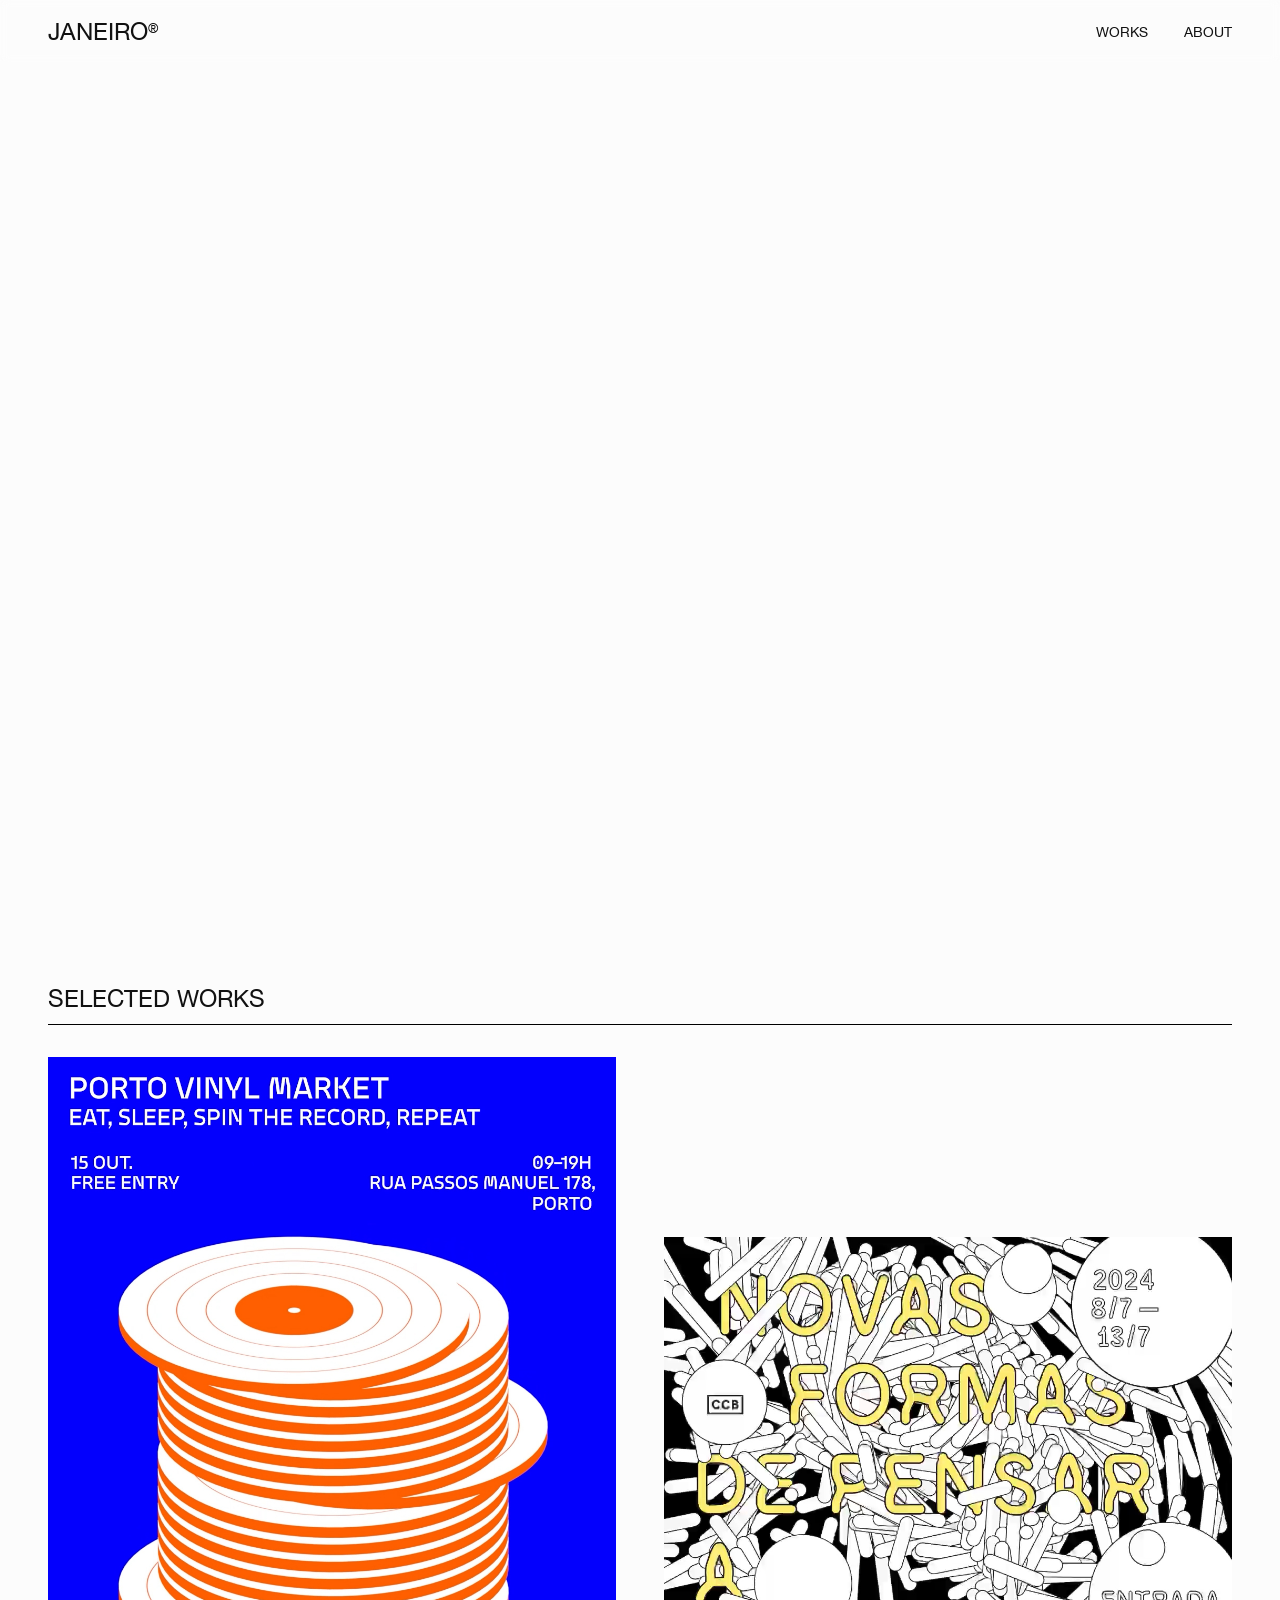
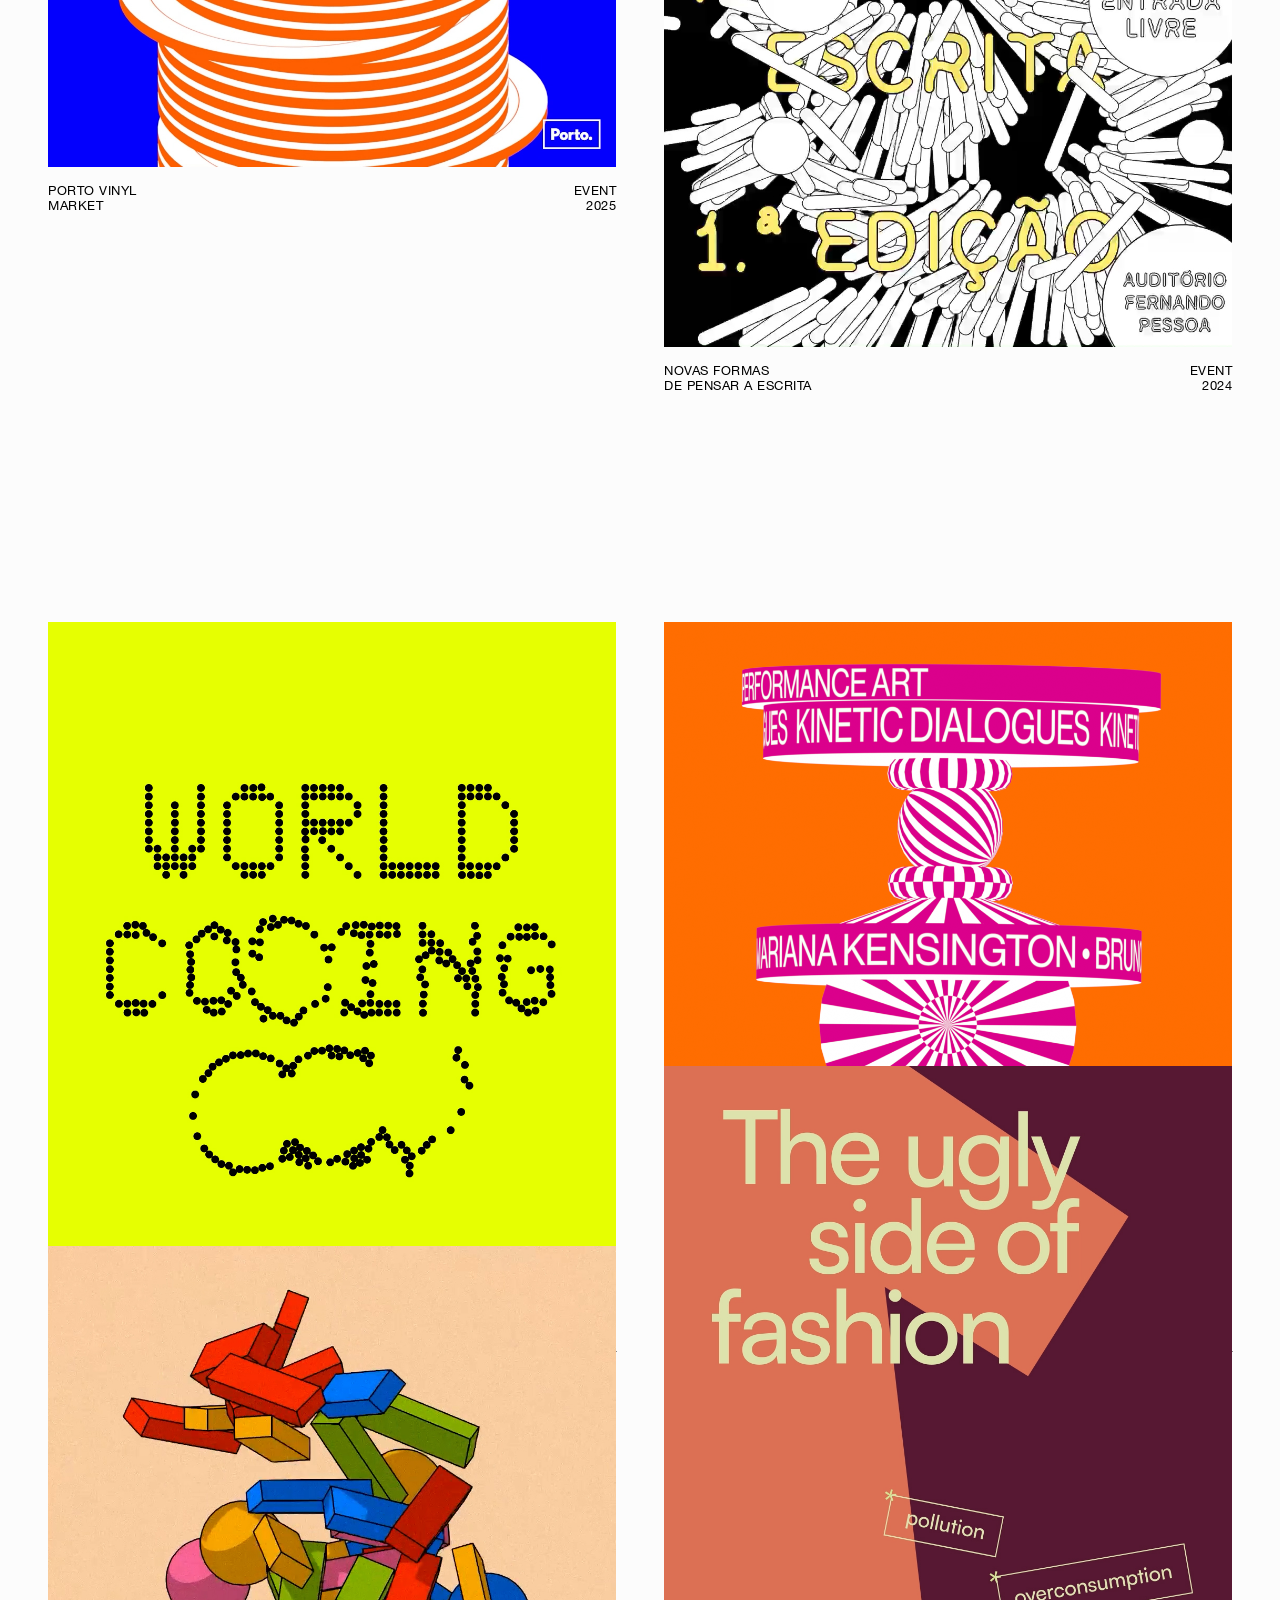
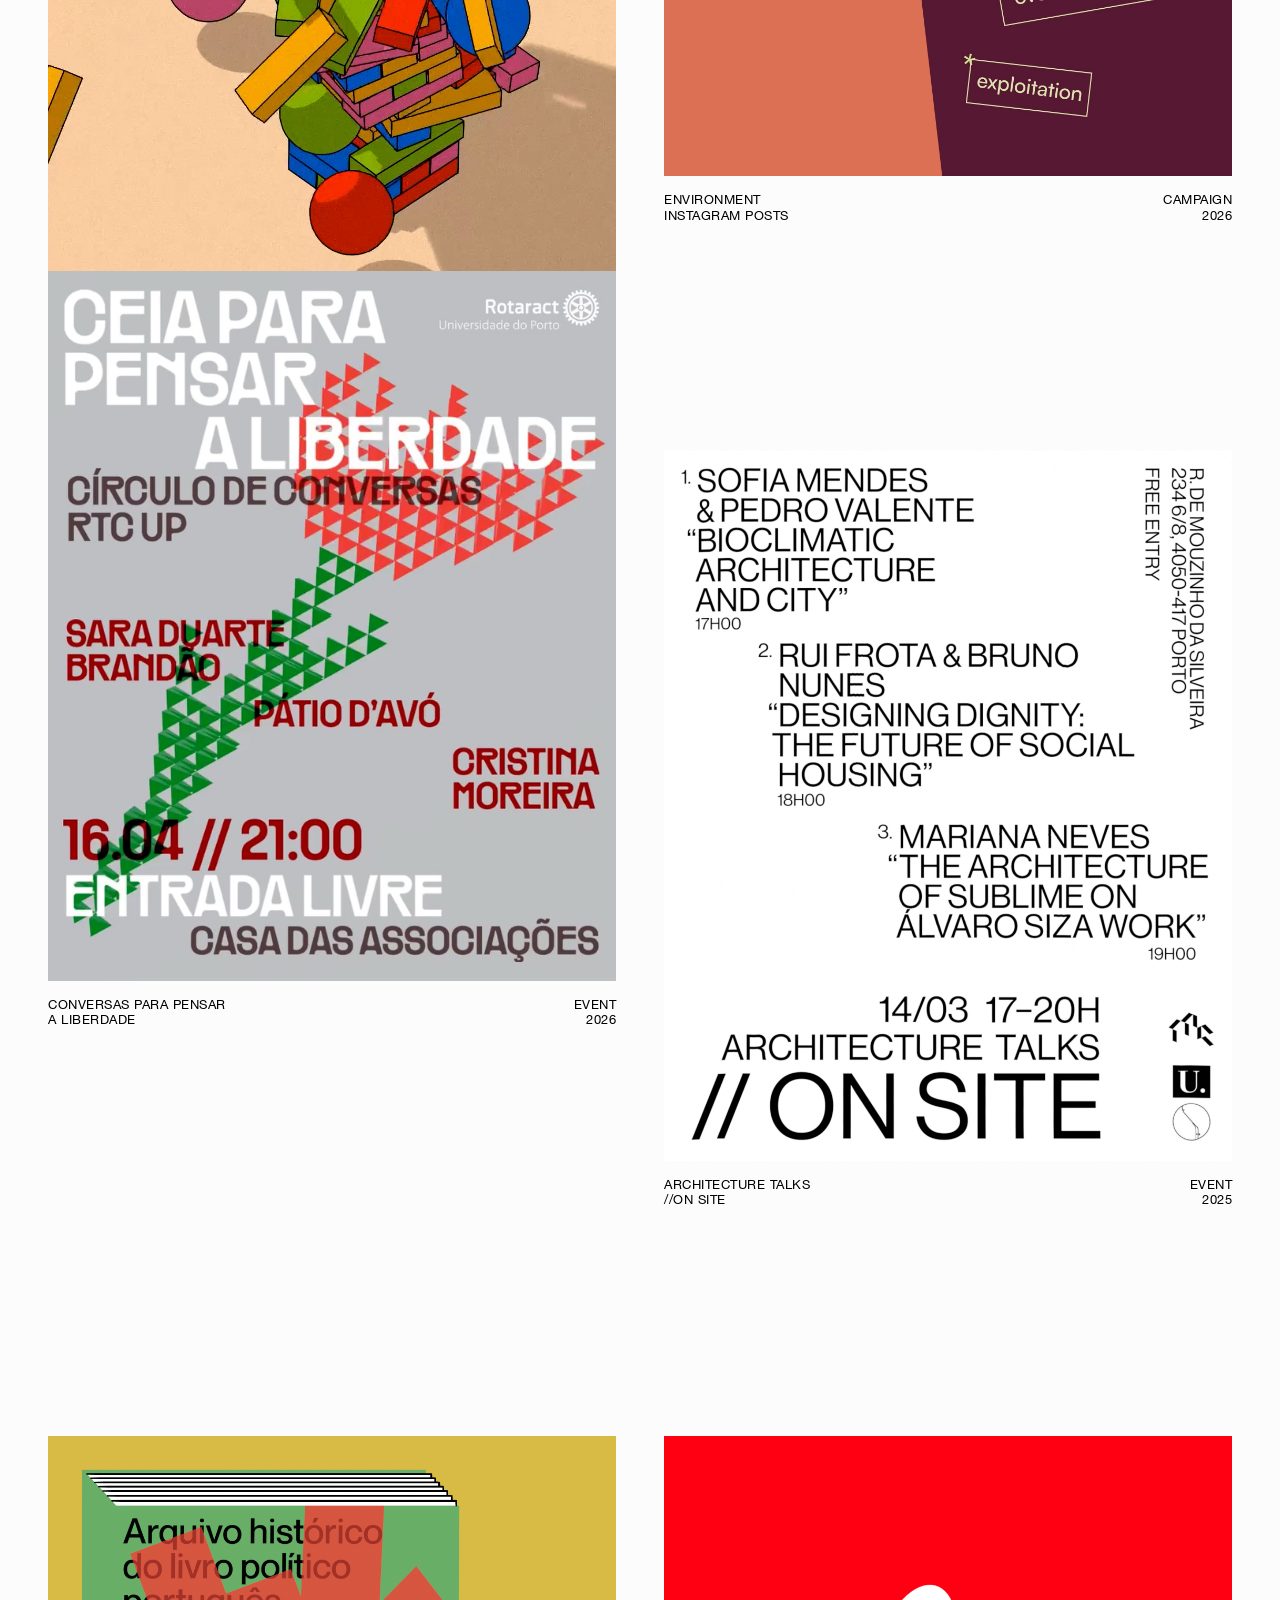
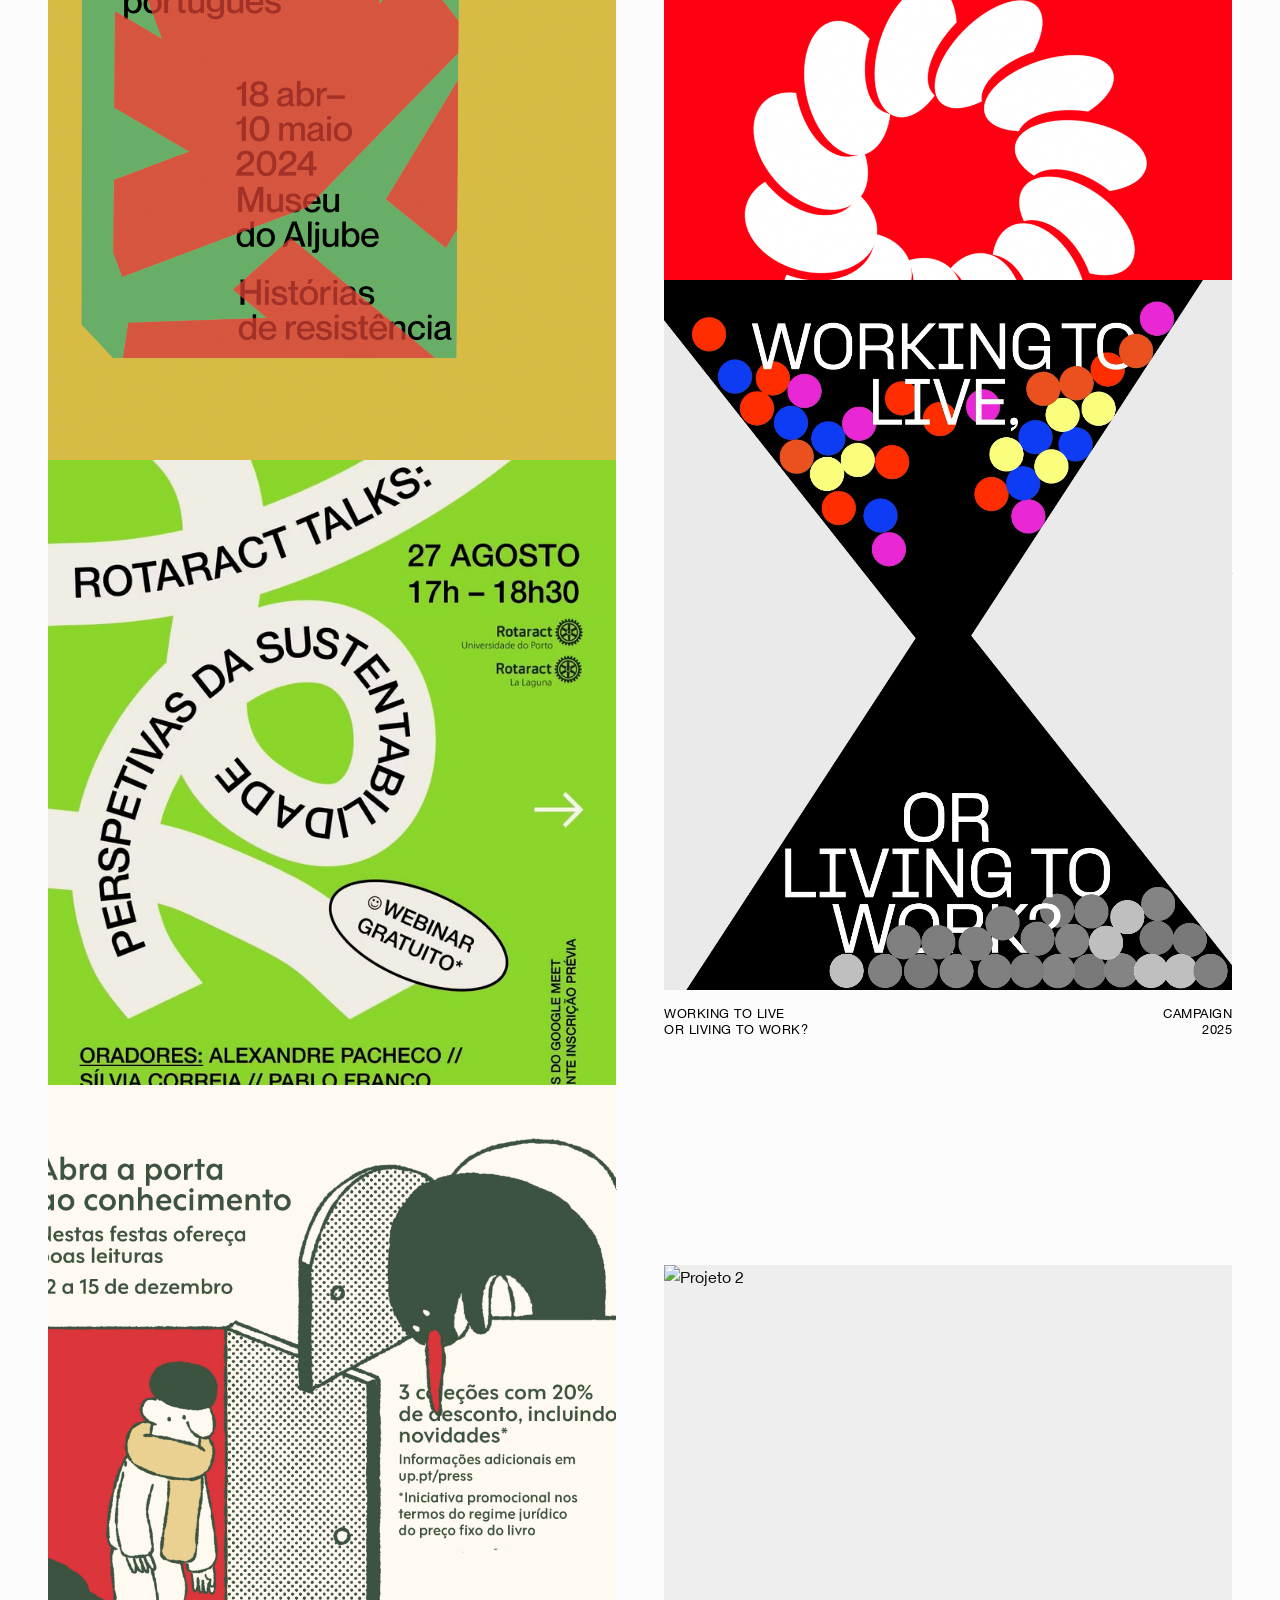
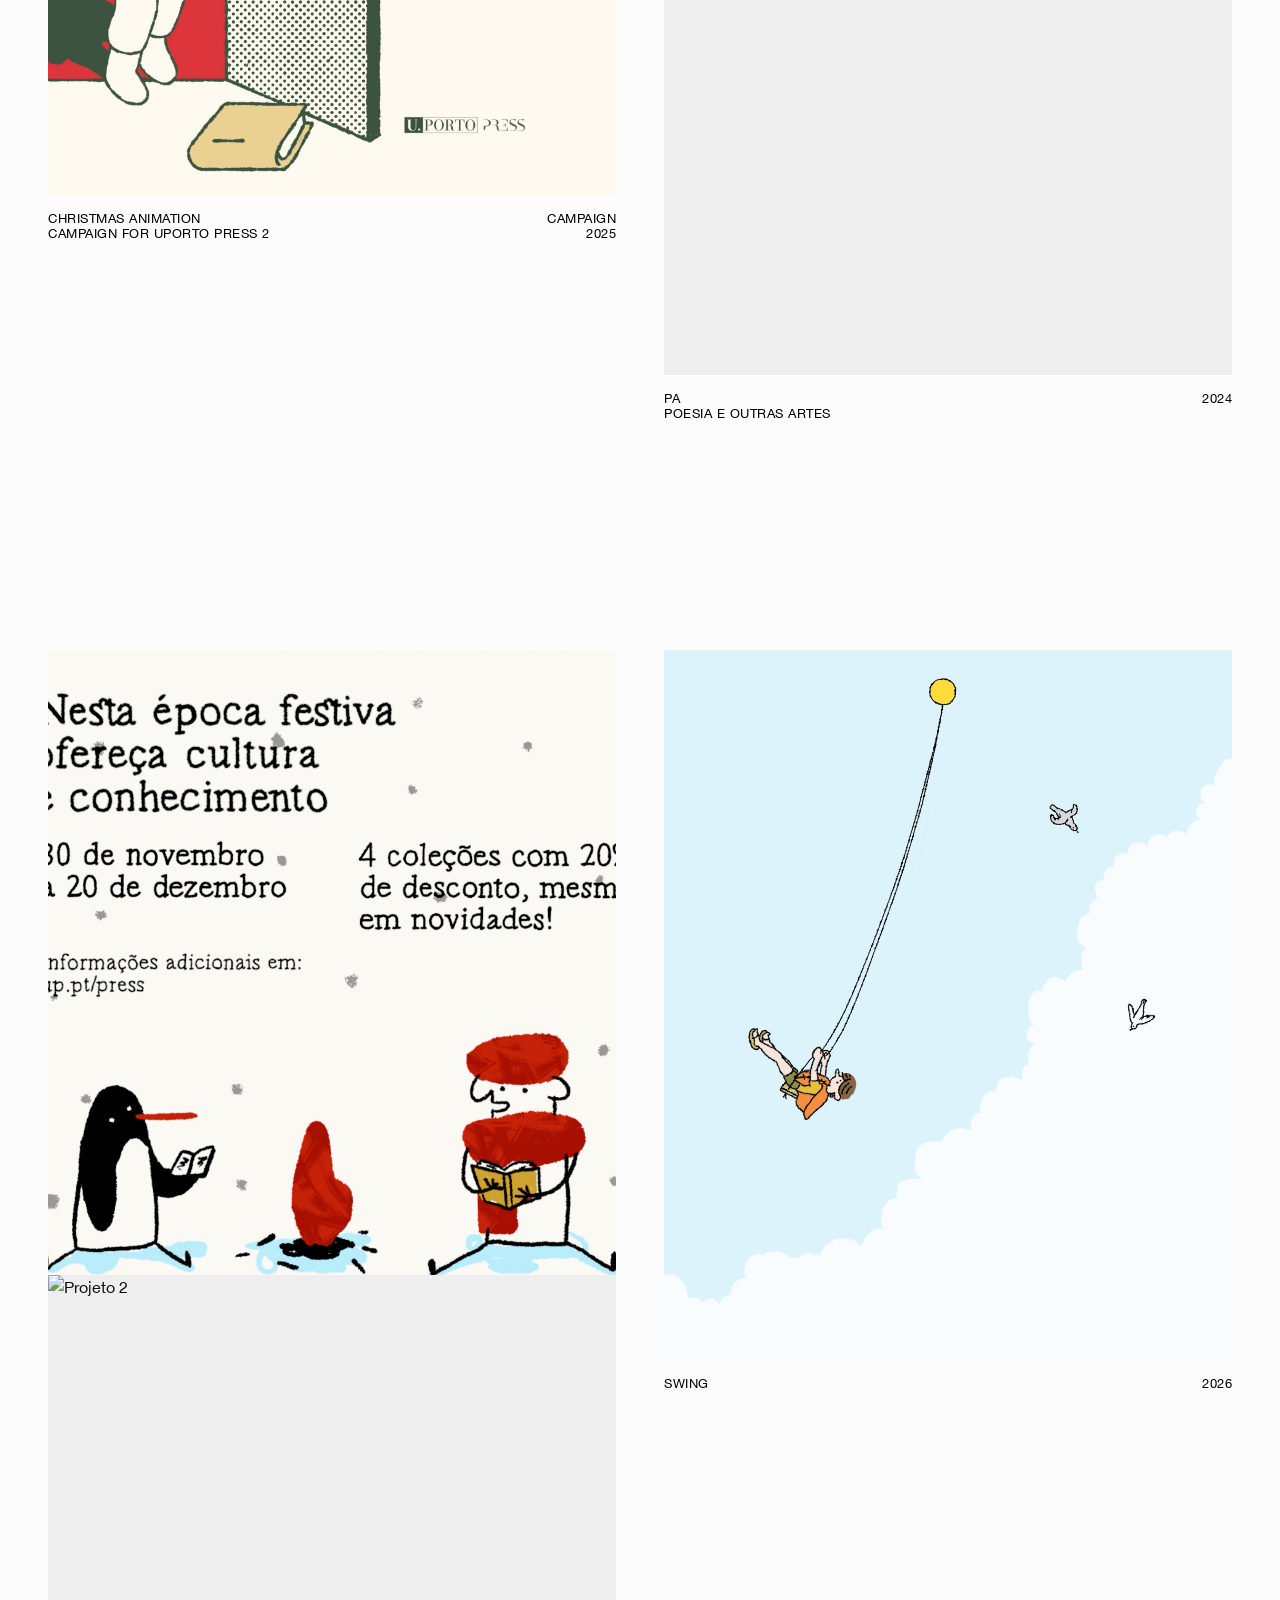
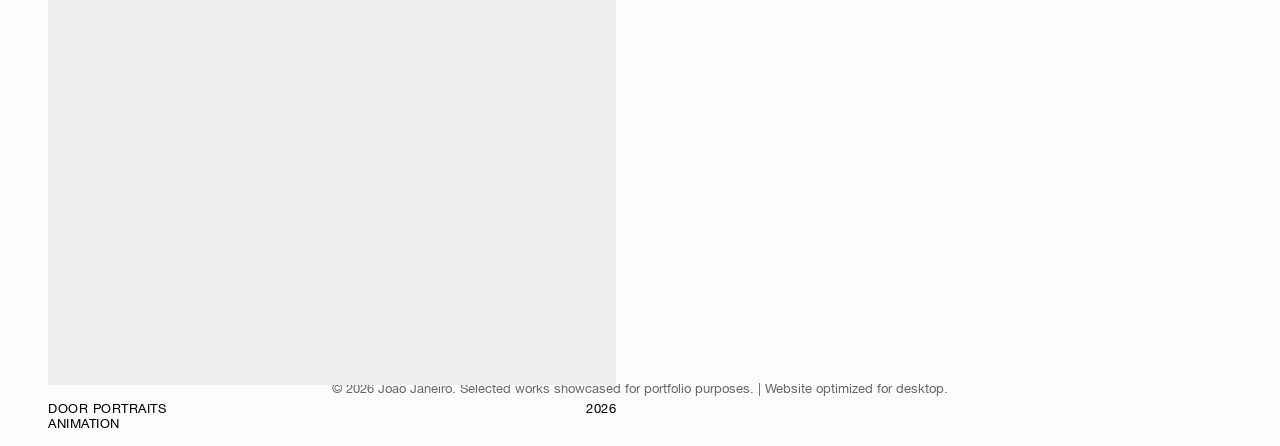
==== index.html @ 8318009c "Update index.html" ====
<!DOCTYPE html>
<html lang="en">
<head>
    <meta charset="UTF-8">
    <meta name="viewport" content="width=device-width, initial-scale=1.0">
    <title>João Janeiro | Portfolio</title>
    
    <link rel="stylesheet" href="style.css">
</head>
<body>

    <!-- BARRA DE NAVEGAÇÃO -->
    <nav class="navbar">
       <div class="logo-container">
            <a href="index.html" class="logo-link">
                <img src="assets/teu-logo.png" alt="João Janeiro Logo" class="logo" onerror="this.style.display='none';">
                <span class="logo-joao"><span>João&nbsp;</span></span><span class="logo-text">Janeiro</span><span class="logo-r">®</span>
            </a>
        </div>
        <div class="nav-links">
            <a href="#works">Works</a>
            <a href="about.html">About</a>
        </div>
    </nav>

 <!-- VÍDEO INTRODUTÓRIO (90% da altura) -->
    <header id="home" class="hero-section">
        <!-- Removi o 'loop' e adicionei o id="intro-video" -->
        <video id="intro-video" autoplay muted playsinline class="hero-video">
            <source src="assets/video_sobe.mp4" type="video/mp4">
            O teu browser não suporta vídeos.
        </video>
    </header>

    <!-- SECÇÃO DE TRABALHOS -->
    <main id="works" class="works-section">
        <h1 class="section-title">Selected Works</h1>
        
        <div class="portfolio-grid">

               <!-- Pedir para injetar html através do js!! -->
            <!-- PROJETO 1 -->
        <!-- PROJETO 1 -->
            <div class="project-card" onclick="openProject('assets/preview1.mp4', 'Porto vinyl market', '2025', 'Project developed for Porto Vinyl Market using Blender and Illustrator')">
                <div class="thumbnail-container">
                    <img src="assets/thumb1.jpg" alt="Projeto 1" class="thumb-img">
                    <video muted loop playsinline class="thumb-video">
                        <source src="assets/preview1.mp4" type="video/mp4">
                    </video>
                </div>
                
                <!-- TEXTO baixo -->
                <div class="project-info">
                    <div class="info-left">
                        <span>Porto Vinyl</span>
                        <span>Market</span>
                    </div>
                    <div class="info-right">
                        <span>Event</span>
                        <span>2025</span>
                    </div>
                </div>
            </div>

            <!-- PROJETO 2 -->
            <div class="project-card" onclick="openProject('assets/preview2.mp4', 'Novas formas de pensar a escrita', '2024', 'Project developed to an event about creative writing using Cavalry.')">
                <div class="thumbnail-container">
                    <img src="assets/thumb2.jpg" alt="Projeto 2" class="thumb-img">
                    <video muted loop playsinline class="thumb-video">
                        <source src="assets/preview2.mp4" type="video/mp4">
                    </video>
                </div>
                
                <!-- TEXTO baixo -->
                <div class="project-info">
                    <div class="info-left">
                        <span>Novas formas</span>
                        <span>de pensar a escrita </span>
                    </div>
                    <div class="info-right">
                        <span>Event</span>
                        <span>2024</span>
                    </div>
                </div>
            </div>

               <!-- PROJETO 3 -->
            <div class="project-card" onclick="openProject('assets/video3.mp4', 'World Coding Day', '2025', 'Project developed for an event about Creative Coding developed at FEUP (Engineer Faculty of University of Porto) using After Effects and Newton AE Script.')">
                <div class="thumbnail-container">
                    <img src="assets/thumb3.jpg" alt="Projeto 2" class="thumb-img">
                    <video muted loop playsinline class="thumb-video">
                        <source src="assets/preview3.mp4" type="video/mp4">
                    </video>
                </div>
                
                <!-- TEXTO baixo -->
                <div class="project-info">
                    <div class="info-left">
                        <span>World Coding</span>
                        <span>Day</span>
                    </div>
                    <div class="info-right">
                        <span>EVENT</span>
                        <span>2025</span>
                    </div>
                </div>
            </div>

               <!-- PROJETO 4 -->
            <div class="project-card" onclick="openProject('assets/preview4.mp4', 'Lectures on Perfomance Art — Kinetic Dialogues', '2025', 'Project developed for a lecture about Performative Art made with Illustrator and Blender.')">
                <div class="thumbnail-container">
                    <img src="assets/thumb4.png" alt="Projeto 2" class="thumb-img">
                    <video muted loop playsinline class="thumb-video">
                        <source src="assets/preview4.mp4" type="video/mp4">
                    </video>
                </div>
            
                <!-- TEXTO baixo -->
                <div class="project-info">
                    <div class="info-left">
                        <span> LEctures on perfomance Art</span>
                        <span> Kinetic Dialogues</span>
                    </div>
                    <div class="info-right">
                        <span>Event</span>
                        <span>2025</span>
                    </div>
                </div>
            </div>

              <!-- PROJETO 5 -->
            <div class="project-card" onclick="openProject(['assets/video5.mp4', 'assets/another.mp4'], 'Make your life more playful', '2026', 'Project developed for a campaign about joyness in life made with Blender and Adobe Premiere.')">
                <div class="thumbnail-container">
                    <img src="assets/thumb5.jpg" alt="Projeto 2" class="thumb-img">
                    <video muted loop playsinline class="thumb-video">
                        <source src="assets/preview5.mp4" type="video/mp4">
                    </video>
                </div>
            
                <!-- TEXTO baixo -->
                <div class="project-info">
                    <div class="info-left">
                        <span> Make your life</span>
                        <span>more playful</span>
                    </div>
                    <div class="info-right">
                        <span>campaign</span>
                        <span>2026</span>
                    </div>
                </div>
            </div>


              <!-- PROJETO 7 -->
            <div class="project-card" onclick="openProject(['assets/video7.mp4', 'assets/fash1.png', 'assets/fash2.png', 'assets/fash3.png', 'assets/fash4.png', 'assets/fash5.png', 'assets/fash6.png', 'assets/fash7.png', 'assets/fash8.png', 'assets/fash9.png'], 'Environment Instagram Posts', '2026', 'Project developed for a campaign about environment for Rotaract using After Effects and Adobe Illustrator.')">
                <div class="thumbnail-container">
                    <img src="assets/thumb7.jpg" alt="Projeto 2" class="thumb-img">
                    <video muted loop playsinline class="thumb-video">
                        <source src="assets/preview7.mp4" type="video/mp4">
                    </video>
                </div>
            
                <!-- TEXTO baixo -->
                <div class="project-info">
                    <div class="info-left">
                        <span>Environment</span>
                        <span>Instagram posts</span>
                    </div>
                    <div class="info-right">
                        <span>Campaign</span>
                        <span>2026</span>
                    </div>
                </div>
            </div>

             <!-- PROJETO 8 -->
            <div class="project-card" onclick="openProject(['assets/video8.mp4', 'assets/abril1.png', 'assets/abril2.png', 'assets/abril3.png'], 'Ceia para pensar a liberdade', '2026', 'Project developed for a lecture about democracy in Portugal made with Blender and Adobe Illustrator.')">
                <div class="thumbnail-container">
                    <img src="assets/thumb8.jpg" alt="Projeto 2" class="thumb-img">
                    <video muted loop playsinline class="thumb-video">
                        <source src="assets/preview8.mp4" type="video/mp4">
                    </video>
                </div>
            
                <!-- TEXTO baixo -->
                <div class="project-info">
                    <div class="info-left">
                        <span>Conversas para pensar</span>
                        <span>a liberdade</span>
                    </div>
                    <div class="info-right">
                        <span>EVent</span>
                        <span>2026</span>
                    </div>
                </div>
            </div>

             <!-- PROJETO 9 -->
            <div class="project-card" onclick="openProject('assets/video9.mp4', 'Architecture Talks — On Site', '2025', 'Project developed for a lecture about Architecture research projects made with Blender and Adobe Illustrator.')">
                <div class="thumbnail-container">
                    <img src="assets/thumb9.jpg" alt="Projeto 2" class="thumb-img">
                    <video muted loop playsinline class="thumb-video">
                        <source src="assets/preview9.mp4" type="video/mp4">
                    </video>
                </div>
            
                <!-- TEXTO baixo -->
                <div class="project-info">
                    <div class="info-left">
                        <span>Architecture talks</span>
                        <span>//on site</span>
                    </div>
                    <div class="info-right">
                        <span>event</span>
                        <span>2025</span>
                    </div>
                </div>   
            </div>

              <!-- PROJETO 10 -->
            <div class="project-card" onclick="openProject('assets/video10.mp4', 'Histórias da resistência', '2024', 'Project developed for an exposition about politic books in Portugal made with Blender and Adobe Illustrator.')">
                <div class="thumbnail-container">
                    <img src="assets/thumb10.png" alt="Projeto 2" class="thumb-img">
                    <video muted loop playsinline class="thumb-video">
                        <source src="assets/preview10.mp4" type="video/mp4">
                    </video>
                </div>
            
                <!-- TEXTO baixo -->
                <div class="project-info">
                    <div class="info-left">
                        <span>histórias</span>
                        <span>da resistência</span>
                    </div>
                    <div class="info-right">
                        <span>Exposition</span>
                        <span>2024</span>
                    </div>
                </div>
            </div>

               <!-- PROJETO 11 -->
            <div class="project-card" onclick="openProject(['assets/video11.mp4', 'assets/extra11.mp4'], 'Visual Experiments', '2026', 'Visual experiments using geometry nodes in Blender.')">
                <div class="thumbnail-container">
                    <img src="assets/thumb11.png" alt="Projeto 2" class="thumb-img">
                    <video muted loop playsinline class="thumb-video">
                        <source src="assets/preview11.mp4" type="video/mp4">
                    </video>
                </div>
            
                <!-- TEXTO baixo -->
                <div class="project-info">
                    <div class="info-left">
                        <span>visual experiments</span>
                    </div>
                    <div class="info-right">
                        <span>personal</span>
                        <span>2026</span>
                    </div>
                </div>
              </div>

                <!-- PROJETO 12 -->
            <div class="project-card" onclick="openProject(['assets/f.mp4', 'assets/e.mp4', 'assets/d.mp4', 'assets/c.mp4', 'assets/b.mp4', 'assets/a.mp4'], 'Rotaract Talks', '2025', 'Posts designed for a Rotaract University of Porto event about Climate Changes.')">
                <div class="thumbnail-container">
                    <img src="assets/preview12.jpg" alt="Projeto 2" class="thumb-img">
                    <video muted loop playsinline class="thumb-video">
                        <source src="assets/preview12.jpg" type="video/mp4">
                    </video>
                </div>
            
                <!-- TEXTO baixo -->
                <div class="project-info">
                    <div class="info-left">
                        <span>rotaract talks</span>
                        <span>— Sustentabilidade</span>
                    </div>
                    <div class="info-right">
                        <span>event</span>
                        <span>2025</span>
                    </div>
                </div>
            </div>

             <!-- PROJETO 6 -->
            <div class="project-card" onclick="openProject('assets/video6.mp4', 'Working to live or living to work?', '2025', 'Project developed for a campaign about joyness in life made with After Effects and Newton AE Script')">
                <div class="thumbnail-container">
                    <img src="assets/thumb6.jpg" alt="Projeto 2" class="thumb-img">
                    <video muted loop playsinline class="thumb-video">
                        <source src="assets/preview6.mp4" type="video/mp4">
                    </video>
                </div>
            
                <!-- TEXTO baixo -->
                <div class="project-info">
                    <div class="info-left">
                        <span>Working to live</span>
                        <span>Or living to work?</span>
                    </div>
                    <div class="info-right">
                        <span>campaign</span>
                        <span>2025</span>
                    </div>
                </div>
            </div>
            

        <!-- PROJETO 13 -->
            <div class="project-card" onclick="openProject('assets/video12.mp4', 'Christmas Animation Campaign for Uporto Press', '2025', 'Project developed for a promotional campaign for the Uporto Press Publisher frame to frame drawn with Adobe Photoshop.')">
                <div class="thumbnail-container">
                    <img src="assets/thumb13.jpg" alt="Projeto 2" class="thumb-img">
                    <video muted loop playsinline class="thumb-video">
                        <source src="assets/video12.mp4" type="video/mp4">
                    </video>
                </div>
            
                <!-- TEXTO baixo -->
                <div class="project-info">
                    <div class="info-left">
                        <span>Christmas animation</span>
                        <span>Campaign for UPorto Press 2</span>
                    </div>
                    <div class="info-right">
                        <span>campaign</span>
                        <span>2025</span>
                    </div>
                </div>
            </div>

             <!-- PROJETO 15 -->
            <div class="project-card" onclick="openProject(['assets/thumb16.jpg', 'assets/thumb16_1.jpg', 'assets/thumb16_2.jpg', 'assets/thumb16_3.jpg', 'assets/thumb16_4.jpg', 'assets/thumb16_5.jpg', 'assets/thumb16_6.jpg', 'assets/video14.mp4'], 'PA — Poesia e Outras Artes', '2024', 'Editorial and social media design for a UPorto Press publication dedicated to poetry.')">
                <div class="thumbnail-container">
                    <img src="assets/thumb16.jpg" alt="Projeto 2" class="thumb-img">
                    <video muted loop playsinline class="thumb-video">
                        <source src="assets/thumb16_1.jpg" type="image/jpg">
                    </video>
                </div>
            
                <!-- TEXTO baixo -->
                <div class="project-info">
                    <div class="info-left">
                        <span>PA</span>
                        <span>Poesia e Outras Artes</span>
                    </div>
                    <div class="info-right">
                        <span>2024</span>
                    </div>
                </div>
            </div>

            <!-- PROJETO 13 -->
            <div class="project-card" onclick="openProject('assets/video13.mp4', 'Christmas Animation Campaign for Uporto Press', '2024', 'Project developed for a promotional campaign for the Uporto Press Publisher frame to frame drawn with Adobe Photoshop.')">
                <div class="thumbnail-container">
                    <img src="assets/thumb14.jpg" alt="Projeto 2" class="thumb-img">
                    <video muted loop playsinline class="thumb-video">
                        <source src="assets/preview13.mp4" type="video/mp4">
                    </video>
                </div>
            
                <!-- TEXTO baixo -->
                <div class="project-info">
                    <div class="info-left">
                        <span>Christmas animation</span>
                        <span>Campaign for UPorto Press 2</span>
                    </div>
                    <div class="info-right">
                        <span>campaign</span>
                        <span>2025</span>
                    </div>
                </div>
            </div>

            <!-- PROJETO 14 -->
            <div class="project-card" onclick="openProject('assets/video15.mp4', 'Swing', '2026', 'Personal project frame to frame drawn with Adobe Photoshop.')">
                <div class="thumbnail-container">
                    <img src="assets/thumb15.jpg" alt="Projeto 2" class="thumb-img">
                    <video muted loop playsinline class="thumb-video">
                        <source src="assets/video15.mp4" type="video/mp4">
                    </video>
                </div>
            
                <!-- TEXTO baixo -->
                <div class="project-info">
                    <div class="info-left">
                        <span>Swing</span>
                    </div>
                    <div class="info-right">
                        <span>2026</span>
                    </div>
                </div>
            </div>

            <!-- PROJETO 16 -->
            <div class="project-card" onclick="openProject('assets/video17.mp4', 'Door Portraits', '2026', 'Animation for Soa Collective project Door Portraits, integrated in the corner of the project book as a flipbook animation. Animated Frame to frame in Adobe Photoshop.')">
                <div class="thumbnail-container">
                    <img src="assets/thumb17.jpg" alt="Projeto 2" class="thumb-img">
                    <video muted loop playsinline class="thumb-video">
                        <source src="assets/preview17.mp4" type="video/mp4">
                    </video>
                </div>
            
                <!-- TEXTO baixo -->
                <div class="project-info">
                    <div class="info-left">
                        <span>Door Portraits</span>
                        <span>Animation</span>
                    </div>
                    <div class="info-right">
                        <span>2026</span>
                    </div>
                </div>
            </div>

            
            

      
    </main>


    <!-- RODAPÉ -->
    <footer>
        <p>&copy; 2026 João Janeiro. Selected works showcased for portfolio purposes. | Website optimized for desktop. </p>
    </footer>

  <!-- MODAL (Janela que abre o vídeo completo do projeto) -->
    <div id="project-modal" class="modal">
        <span class="close-modal" onclick="closeProject()">&times; Close</span>
        
        <div class="modal-content">
            <!-- Lado Esquerdo: Área do Carrossel (Setas + Media) -->
            <!-- Lado Esquerdo: Área do Carrossel -->
            <div class="modal-media-wrapper">
                <button id="prev-btn" class="carousel-btn prev" onclick="changeMedia(-1)">prev</button>
                
                <div id="modal-media-container" class="modal-video-container">
                    <!-- Vídeo/Foto via JS -->
                </div>
                
                <button id="next-btn" class="carousel-btn next" onclick="changeMedia(1)">next</button>
            </div>
            
            <!-- Lado Direito: Informações -->
            <div class="modal-info">
                <h2 id="modal-title"></h2>
                <p id="modal-year" class="modal-year"></p>
                <p id="modal-desc"></p>
            </div>
        </div>
    </div>

    <div id="custom-cursor">View More</div>

    <script src="script.js"></script>
</body>
</html>
---- style.css ----
/* --- CONFIGURAÇÕES GERAIS --- */
@font-face {
    font-family: 'A Minha Fonte'; /* Podes dar o nome que quiseres aqui */
    src: url('assets/HelveticaNeue.woff2') format('truetype'); /* Mete o nome exato do teu ficheiro aqui */
    font-weight: normal;
    font-style: normal;
}

:root {
    --bg-color: #fcfcfc;
    --text-color: #111111;
    --accent-color: #666666;
    /* Substitui o 'Inter' pelo nome que deste em cima */
    --main-font: 'A Minha Fonte', Helvetica, sans-serif; 
}

* {
    margin: 0;
    padding: 0;
    box-sizing: border-box;
}

html {
    scroll-behavior: smooth;
}

body {
    background-color: var(--bg-color);
    color: var(--text-color);
    font-family: var(--main-font);
    line-height: 1.5;
}

/* --- NAVEGAÇÃO --- */
.navbar {
    position: fixed;
    top: 0;
    width: 100%;
    display: flex;
    justify-content: space-between;
    align-items: center;
    padding: 0.8rem 3rem; /* Reduzido de 1.5rem para 0.8rem para ficar mais fina */
    z-index: 100;
    
    backdrop-filter: blur(5px);
    -webkit-backdrop-filter: blur(5px); 
}

.logo-container {
    display: flex;
    align-items: center;
}

.logo-container img {
    height: 30px;
}

.logo-link {
    display: flex;
    align-items: baseline;
    text-decoration: none;
    color: inherit;
}

/* --- ANIMAÇÃO DO LOGO ("JOÃO JANEIRO") --- */
.logo-joao {
    display: inline-flex;
    max-width: 0;
    overflow: hidden;
    /* Suavidade ao abrir espaço (empurra o "Janeiro" para a direita) */
    transition: max-width 0.6s cubic-bezier(0.16, 1, 0.3, 1);
}

.logo-joao span {
    font-size: 1.5rem;
    font-weight: 400;
    text-transform: uppercase;
    /* Começa escondido do lado direito (atrás do "Janeiro") */
    transform: translateX(100%);
    transition: transform 0.6s cubic-bezier(0.16, 1, 0.3, 1);
}

/* Quando passas o rato no container do logo */
.logo-container:hover .logo-joao {
    max-width: 75px; /* Abre espaço suficiente para a palavra "João" */
}

.logo-container:hover .logo-joao span {
    transform: translateX(0); /* Desliza o "João" do fundo para a esquerda */
}

.logo-text {
    font-size: 1.5rem;
    font-weight: 400;
    text-transform: uppercase;
}

.logo-r {
    font-weight: 400;
    position: relative;
    font-size: 0.8rem;
    top: -0.5em;.project-card {
    cursor: none;
    /* Variável inicial a zero. O JS vai injetar o valor da "escadaria" aqui */
    --scroll-offset: 0px; 
    transform: translateY(var(--scroll-offset));
    transition: transform 0.4s ease-out; /* Suavidade no alinhamento e no rato */
}

.project-card:hover {
    /* Mantém a posição exata da escadaria em que o utilizador está e sobe 10px */
    transform: translateY(calc(var(--scroll-offset) - 10px));
}
}

.nav-links a {
    margin-left: 2rem;
    text-decoration: none;
    color: var(--text-color);
    font-size: 0.9rem;
    text-transform: uppercase;
    display: inline-block; /* Adicionámos isto para garantir que o movimento funciona bem */
    transition: all 0.3s ease; /* Mudámos para 'all' para animar a cor e o movimento ao mesmo tempo */
}

.nav-links a:hover {
    color: var(--accent-color);
    transform: translateY(-3px); /* É isto que faz o texto subir 3 pixels! */
}

/* --- VÍDEO INTRODUTÓRIO (HERO) --- */
.hero-section {
    height: 100vh; /* O vídeo volta a ocupar 90% do ecrã perfeitamente */
    width: 100%;
}

.hero-video {
    width: 100%;
    height: 100%;
    object-fit: cover;
}

/* --- SECÇÕES GERAIS --- */
.works-section, .about-section, .curriculum-section {
    padding: 5rem 3rem;
}

.section-title {
    font-size: 1.5rem;
    font-weight: 300;
    margin-bottom: 2rem;
    border-bottom: 1px solid #000000;
    padding-bottom: 0.5rem;
    text-transform: uppercase;
}

/* --- GRID DE PROJETOS --- */
.portfolio-grid {
    display: grid;
    grid-template-columns: repeat(auto-fill, minmax(400px, 1fr));
    gap: 3rem;
}

.project-card {
    cursor: none;
    /* Variável inicial a zero. O JS vai injetar o valor da "escadaria" aqui */
    --scroll-offset: 0px; 
    transform: translateY(var(--scroll-offset));
    transition: transform 0.4s ease-out; /* Suavidade no alinhamento e no rato */
}

.thumbnail-container {
    position: relative;
    width: 100%;
    
    /* Aqui está a magia! Mudamos de 16/9 para a proporção do Instagram */
    aspect-ratio: 1080 / 1350; /* Formato Vertical (Retrato) do Instagram */
    
    /* Nota: Se o que pretendias era o formato mais deitado, usa antes: 
       aspect-ratio: 1350 / 1080; */
       
    background-color: #eee;
    overflow: hidden;
    margin-bottom: 1rem;
}

.thumb-img, .thumb-video {
    position: absolute;
    top: 0;
    left: 0;
    width: 100%;
    height: 100%;
    object-fit: cover;
    transition: opacity 0.4s ease;
}

.thumb-video {
    opacity: 0;
}

.project-card:hover .thumb-video {
    opacity: 1;
}

.project-card:hover {
    /* Mantém a posição exata da escadaria em que o utilizador está e sobe 10px */
    transform: translateY(calc(var(--scroll-offset) - 10px));
}

/* --- INFORMAÇÃO DO PROJETO (ESTILO EDITORIAL) --- */
.project-info {
    display: flex;
    justify-content: space-between; /* Empurra uma coluna para cada lado */
    margin-top: 0.8rem;
    font-size: 0.8rem; /* Letra mais pequena e técnica */
    font-weight: 400; /* Mais grossa/negrito */
    color: #000000;
    text-transform: uppercase;
    line-height: 1.2; /* Junta mais as linhas de texto */
    letter-spacing: 0.5px;
    transition: color 0.3s ease;
}

.info-left {
    display: flex;
    flex-direction: column; /* Coloca os spans um por baixo do outro */
    text-align: left;
}

.info-right {
    display: flex;
    flex-direction: column;
    text-align: right; /* Garante que o texto fica perfeitamente alinhado à direita */
}

/* Opcional: Efeito hover - fica preto quando passas o rato no projeto */
.project-card:hover .project-info {
    color: var(--text-color);
}

/* --- ESTILOS DO CURRICULUM --- */
.cv-grid {
    display: grid;
    grid-template-columns: 1fr 1fr;
    gap: 4rem;
    margin-bottom: 3rem;
}

.cv-category {
    font-size: 1.1rem;
    font-weight: 600;
    margin-bottom: 2rem;
    text-transform: uppercase;
    letter-spacing: 1px;
    color: var(--accent-color);
}

.cv-item {
    margin-bottom: 2rem;
}

.cv-year {
    font-size: 0.85rem;
    color: var(--accent-color);
    display: block;
    margin-bottom: 0.3rem;
}

.cv-role {
    font-size: 1.1rem;
    font-weight: 400;
    margin-bottom: 0.2rem;
}

.cv-place {
    font-size: 0.9rem;
    color: var(--accent-color);
}

.cv-download-container {
    margin-top: 2rem;
}

.cv-download-btn {
    display: inline-block;
    text-decoration: none;
    color: var(--text-color);
    border: 1px solid var(--text-color);
    padding: 0.8rem 1.5rem;
    font-size: 0.85rem;
    text-transform: uppercase;
    letter-spacing: 1px;
    transition: all 0.3s ease;
}

.cv-download-btn:hover {
    background-color: var(--text-color);
    color: var(--bg-color);
}

/* --- RODAPÉ --- */
footer {
    text-align: center;
    padding: 3rem;
    font-size: 0.8rem;
    color: var(--accent-color);
}

/* --- MODAL (Video Player Fullscreen) --- */
.modal {
    display: none; /* Mantemos escondido até o JS mandar abrir */
    position: fixed;
    top: 0;
    left: 0;
    width: 100%;
    height: 100%;
    
    /* 1. Fundo claro semitransparente (baseado na tua cor #fcfcfc) */
    
    /* 2. Efeito Blur / Vidro Fosco */
    backdrop-filter: blur(15px);
    -webkit-backdrop-filter: blur(15px); /* Suporte para Apple/Safari */
    background-color: rgba(255, 255, 255, 0.593);
    
    z-index: 999;
    padding: 0; 
    overflow: hidden;
}

.close-modal {
    position: fixed;
    top: 2rem;
    right: 3rem;
    font-size: 0.9rem;
    cursor: pointer;
    text-transform: uppercase;
    z-index: 1000;
    
    /* 1. Define que o eixo da "balança" é exatamente no centro da palavra */
    transform-origin: center center; 
    
    transition: color 0.2s ease; 
}

/* 2. Criamos a animação tipo "balança" (apenas rotação suave) */
@keyframes balanca {
    0%   { transform: rotate(0deg); }
    25%  { transform: rotate(-6deg); } /* Desce o lado esquerdo */
    50%  { transform: rotate(0deg); }  /* Volta ao centro */
    75%  { transform: rotate(6deg); }  /* Desce o lado direito */
    100% { transform: rotate(0deg); }  /* Volta ao centro */
}

/* 3. Aplicamos a animação mais lenta */
.close-modal:hover {
    color: var(--accent-color);
    
    /* Duração de 0.8s (bem mais lento). 
       O 'ease-in-out' faz com que ele abrande suavemente ao mudar de direção, 
       tal como uma balança de peso real. */
    animation: balanca 0.3s infinite ease-in-out; 
}

.modal-content {
    display: flex;
    align-items: center;
    justify-content: flex-start;
    height: 100vh;
    width: 100%; /* Usamos 100% em vez de 100vw para evitar bugs de scroll */
    
    /* 1. Empurra o vídeo (e o texto) mais para a direita a partir da margem */
    padding-left: 8vw; 
    
    /* 2. Empurra o texto ainda mais para a direita, afastando-o do vídeo */
    gap: 7rem; 
}

.modal-video-container {
    height: 100vh;
    display: flex;
    align-items: center;
    background-color: #000; /* Fundo preto subtil atrás do vídeo, se quiseres */
}

.modal-content video {
    height: 100vh; /* O vídeo preenche a altura toda */
    width: auto; /* A largura ajusta-se automaticamente para não distorcer */
    max-width: 65vw; /* Impede que o vídeo esmague o texto em ecrãs estranhos */
    object-fit: contain;
}

.modal-info {
    max-width: 450px;
    padding-right: 4rem;
    
    /* 3. Puxa o bloco de texto para cima (valores negativos sobem) */
    transform: translateY(-10vh); 
}

.modal-info h2 {
    font-size: 1.5rem;
    font-weight: 400;
    margin-bottom: 0rem;
    text-transform: uppercase;
}

.modal-year {
    font-size: 1rem;
    color: var(--accent-color);
    margin-bottom: 2rem;
}

.modal-info p {
    font-size: 1rem;
    line-height: 1.3
;
    color: var(--text-color);
}

/* Responsividade (Para não estragar nos telemóveis) */
@media (max-width: 768px) {
    .modal { overflow-y: auto; }
    .modal-content {
        flex-direction: column;
        height: auto;
        padding: 4rem 1.5rem;
        gap: 2rem;
    }
    .modal-video-container, .modal-content video {
        height: auto;
        max-height: 70vh;
        width: 100%;
        max-width: 100%;
    }
    .modal-info { padding-right: 0; }
}

/* --- RESPONSIVIDADE --- */
@media (max-width: 768px) {
    .navbar { flex-direction: column; padding: 1rem; }
    .nav-links { margin-top: 1rem; }
    .nav-links a { margin-left: 1rem; margin-right: 1rem; font-size: 0.8rem; }
    .hero-section { margin-top: 120px; }
    .portfolio-grid { grid-template-columns: 1fr; }
    .cv-grid { grid-template-columns: 1fr; gap: 2rem; }
    .works-section, .about-section, .curriculum-section { padding: 3rem 1.5rem; }
}

/* --- CURSOR CUSTOMIZADO --- */
#custom-cursor {
    position: fixed;
    top: 0;
    left: 0;
    pointer-events: none; /* Garante que os cliques "atravessam" o cursor para abrir o projeto */
    z-index: 1000;
    
    /* Design (Retângulo arredondado e Blur) */
    padding: 0.6rem 1.2rem;
    border-radius: 20px; 
    background-color: rgba(252, 252, 252, 0.419); /* Cor de fundo semitransparente baseada no teu --bg-color */
    backdrop-filter: blur(5px);
    -webkit-backdrop-filter: blur(5px); /* Suporte para Safari/Apple */
    
    /* Texto */
    font-size: 0.75rem;
    text-transform: uppercase;
    color: var(--text-color);
    font-weight: 400;
    
    /* Animação de aparecer/desaparecer */
    opacity: 0; 
    transform: translate(-50%, -50%) scale(0.5);
    transition: opacity 0.3s ease, transform 0.3s ease;
}

/* Classe que será ativada pelo JavaScript */
#custom-cursor.active {
    opacity: 1;
    transform: translate(-50%, -50%) scale(1);
}

/* --- ESTILOS DO CARROSSEL (ADICIONADO) --- */
.modal-media-wrapper {
    position: relative;
    height: 100vh;
    display: flex;
    align-items: center;
    background-color: transparent;
}

/* --- ESTILOS DO CARROSSEL EM TEXTO ("PREV" / "NEXT") --- */
.carousel-btn {
    position: absolute;
    top: 50%;
    transform: translateY(-50%);
    background: transparent;
    color: var(--text-color);
    border: none;
    font-family: var(--main-font);
    font-size: 0.8rem;
    font-weight: 500;
    text-transform: uppercase;
    cursor: pointer;
    z-index: 100;
    padding: 10px;
    
    /* Animação suave de cor e movimento */
    transition: transform 0.3s ease, color 0.3s ease;
}

/* Posicionamento fora da imagem */
.carousel-btn.prev {
    left: -65px; /* Ajusta a distância à esquerda da imagem */
}

.carousel-btn.next {
    right: -65px; /* Ajusta a distância à direita da imagem */
}

/* Movimento ao passar o rato (Hover) */
.carousel-btn.prev:hover {
    transform: translateY(-50%) translateX(-6px); /* Desloca ligeiramente para a esquerda */
    color: var(--accent-color);
}

.carousel-btn.next:hover {
    transform: translateY(-50%) translateX(6px); /* Desloca ligeiramente para a direita */
    color: var(--accent-color);
}

/* Movimento mais pronunciado no clique (Active) */
.carousel-btn.prev:active {
    transform: translateY(-50%) translateX(-10px);
}

.carousel-btn.next:active {
    transform: translateY(-50%) translateX(10px);
}


/* Mantém o resto igual para a tipografia e entrelinha */
.about-section p,
.about-section li {
    font-size: 1.15rem; 
    line-height: 1.4; 
}

.about-section li {
    margin-bottom: 0.5rem;
}

.about-section h3 {
    font-size: 1.3rem;
    font-weight: 500;
    margin-top: 2rem;
    margin-bottom: 1rem;
    text-transform: uppercase;
}

.about-section p {
    margin-bottom: 1.2rem;
}

.about-section ul {
    list-style-type: disc;
    margin-left: 1.2rem;
    margin-bottom: 2rem;
}

.about-section li {
    margin-bottom: 0.8rem;
}

.about-section ul {
    list-style-type: none; /* Remove as bolinhas padrão */
    margin-left: 0;
    margin-bottom: 2rem;
    padding-left: 0;
}

.about-section li {
    position: relative; /* Necessário para posicionar a seta */
    padding-left: 1.5rem; /* Cria espaço à esquerda para a seta não ficar em cima do texto */
    margin-bottom: 0.8rem;
}

/* 1. Criamos a animação contínua (vai e volta suavemente) */
@keyframes arrowBounce {
    0%, 100% { transform: translateX(0); }
    50% { transform: translateX(4px); } /* Desliza 4px para a direita a meio do tempo */
}

/* 2. Aplicamos a animação à setinha */
.about-section li::before {
    content: "→"; 
    position: absolute;
    left: 0;
    top: 0;
    color: var(--text-color); 
    font-family: var(--main-font); 
    font-weight: 500;
    
    /* A magia acontece aqui: 1.5 segundos, infinito, movimento suave */
    animation: arrowBounce 1.5s infinite ease-in-out;
}


/* --- EFEITO DE CAMADAS SOBREPOSTAS ORIGINAL --- */

.about-section {
    max-width: 800px;
    margin-top: 2rem;
    margin-left: 3rem;
    margin-right: auto;
    padding-bottom: 100vh;
}

.about-layer {
    position: sticky;
    top: 130px; /* A distância do topo onde a camada "prende" */
    min-height: 100vh;
    background-color: var(--bg-color); /* Fundo sólido para tapar a camada anterior */
}

/* Ordem de sobreposição (z-index) */
.about-layer:nth-child(1) { z-index: 1; }
.about-layer:nth-child(2) { z-index: 2; }
.about-layer:nth-child(3) { z-index: 3; }

/* Alinhamento da primeira linha de texto de cada camada */
.about-layer > *:first-child {
    margin-top: 0 !important;
    padding-top: 1.5rem !important; 
}

/* --- EFEITO TRAIL DE IMAGENS (PÁGINA ABOUT) --- */
.trail-image {
    position: fixed;
    width: 200px; /* Tamanho da fotografia, ajusta se quiseres maiores */
    height: 250px;
    object-fit: cover;
    pointer-events: none; /* Garante que o rato "atravessa" a foto e podes selecionar o texto */
    z-index: 50; /* Fica por cima do texto, mas abaixo da navegação */
    
    /* Posição inicial (escondida e encolhida) */
    opacity: 0;
    transform: translate(-50%, -50%) scale(0.5);
    
    /* Animação suave de entrada e saída */
    transition: opacity 0.4s ease, transform 0.4s ease;
    
}
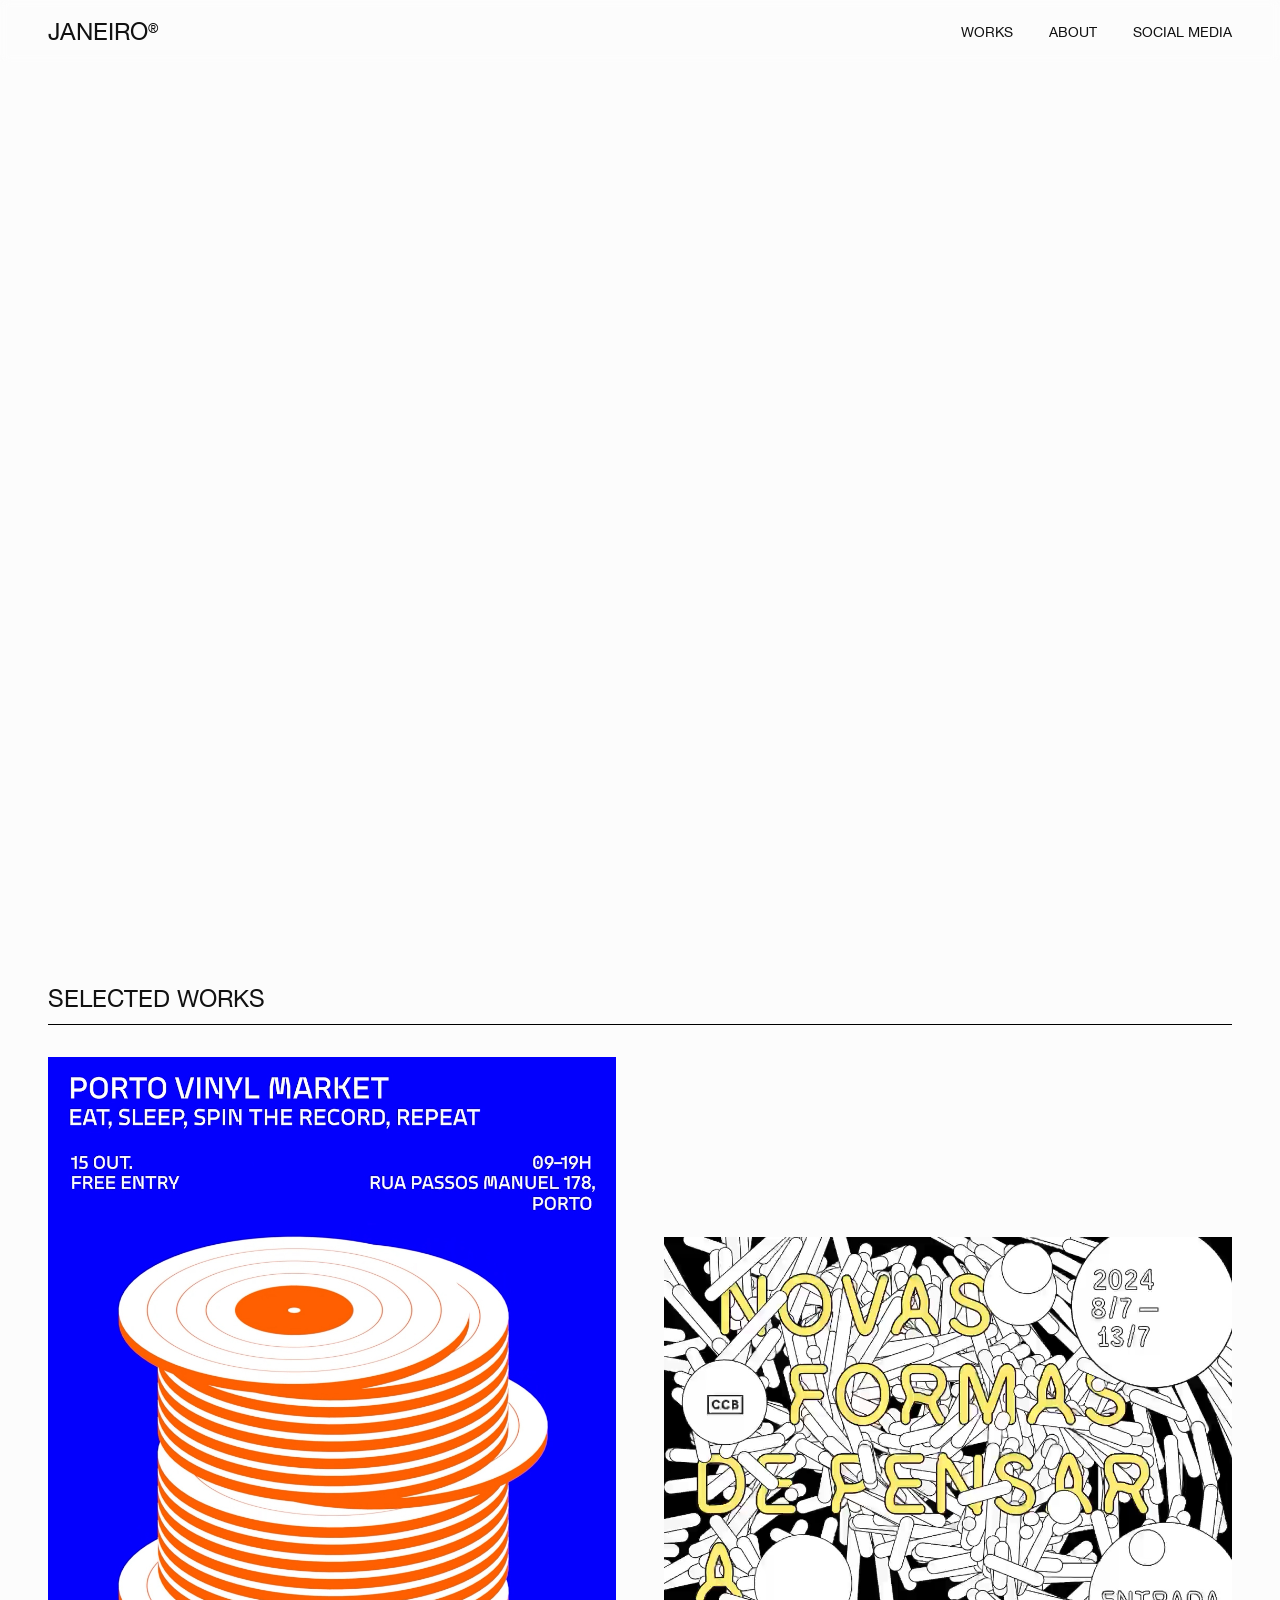
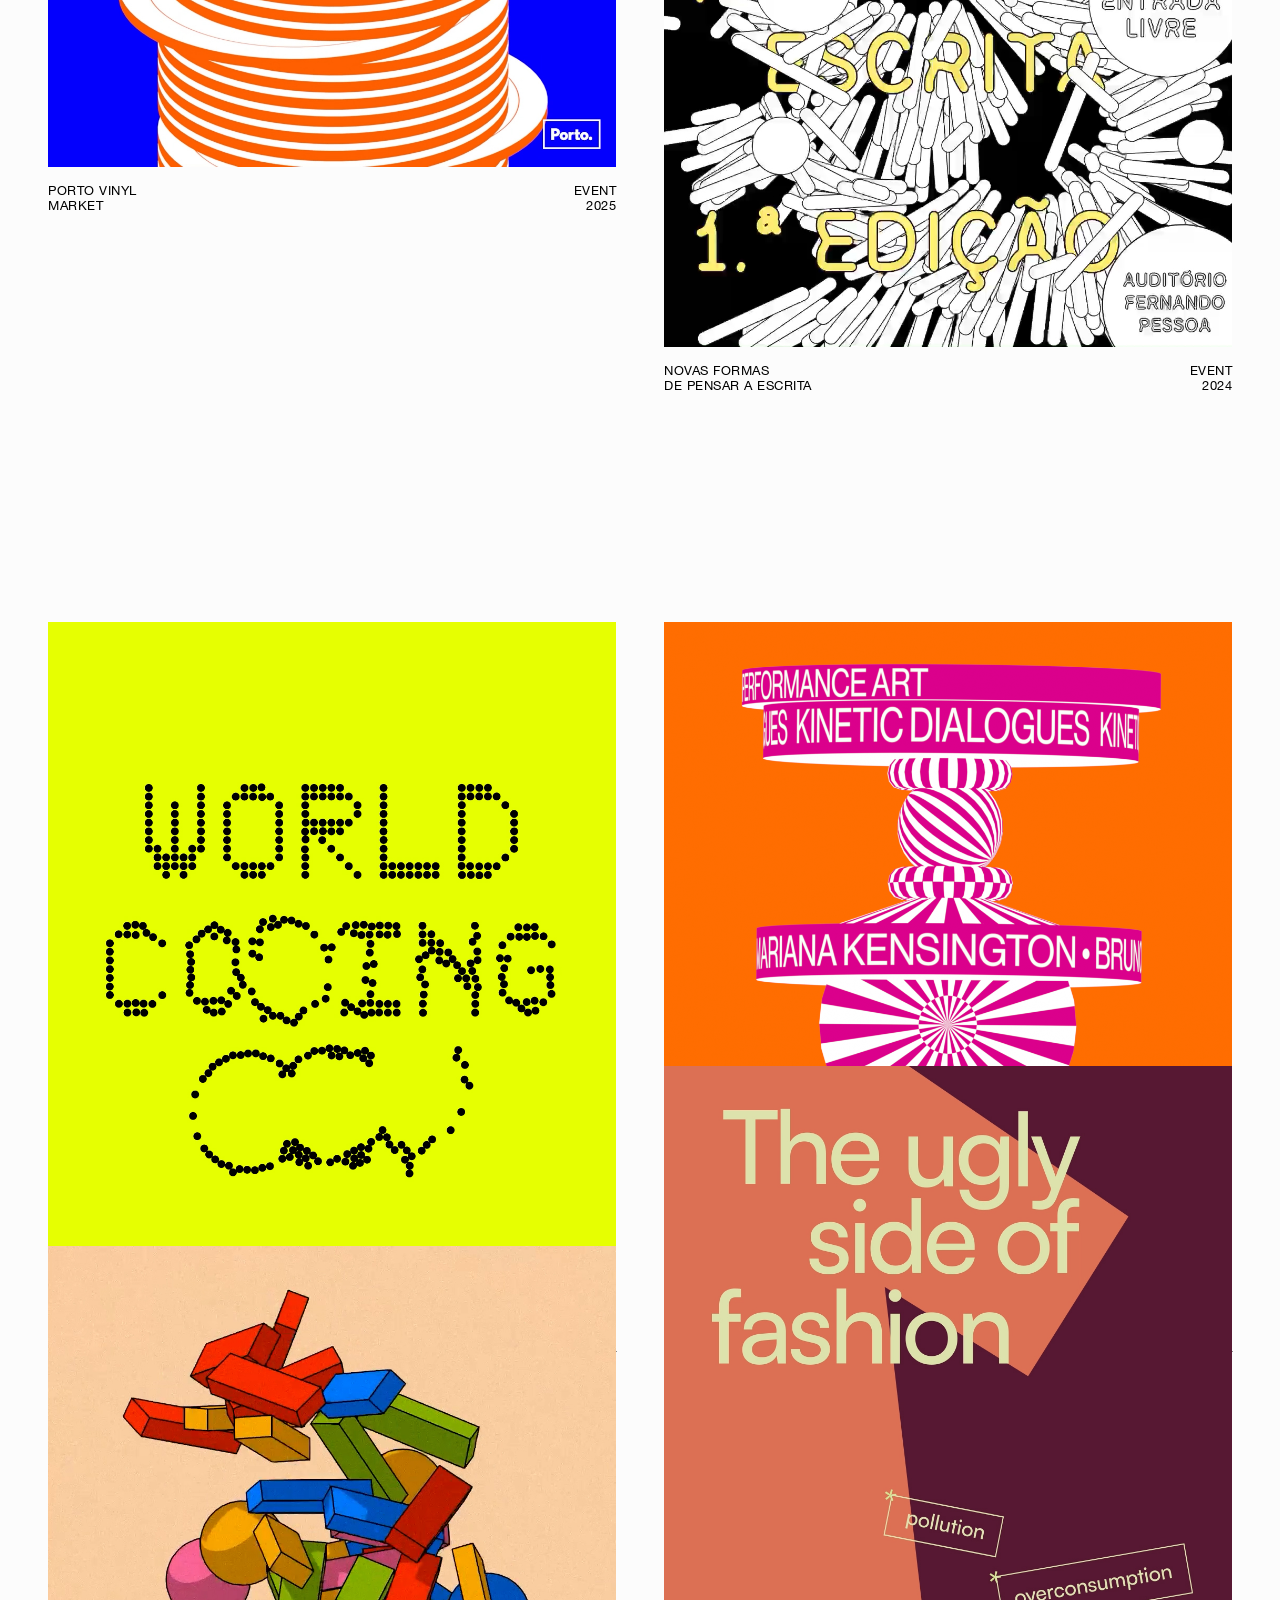
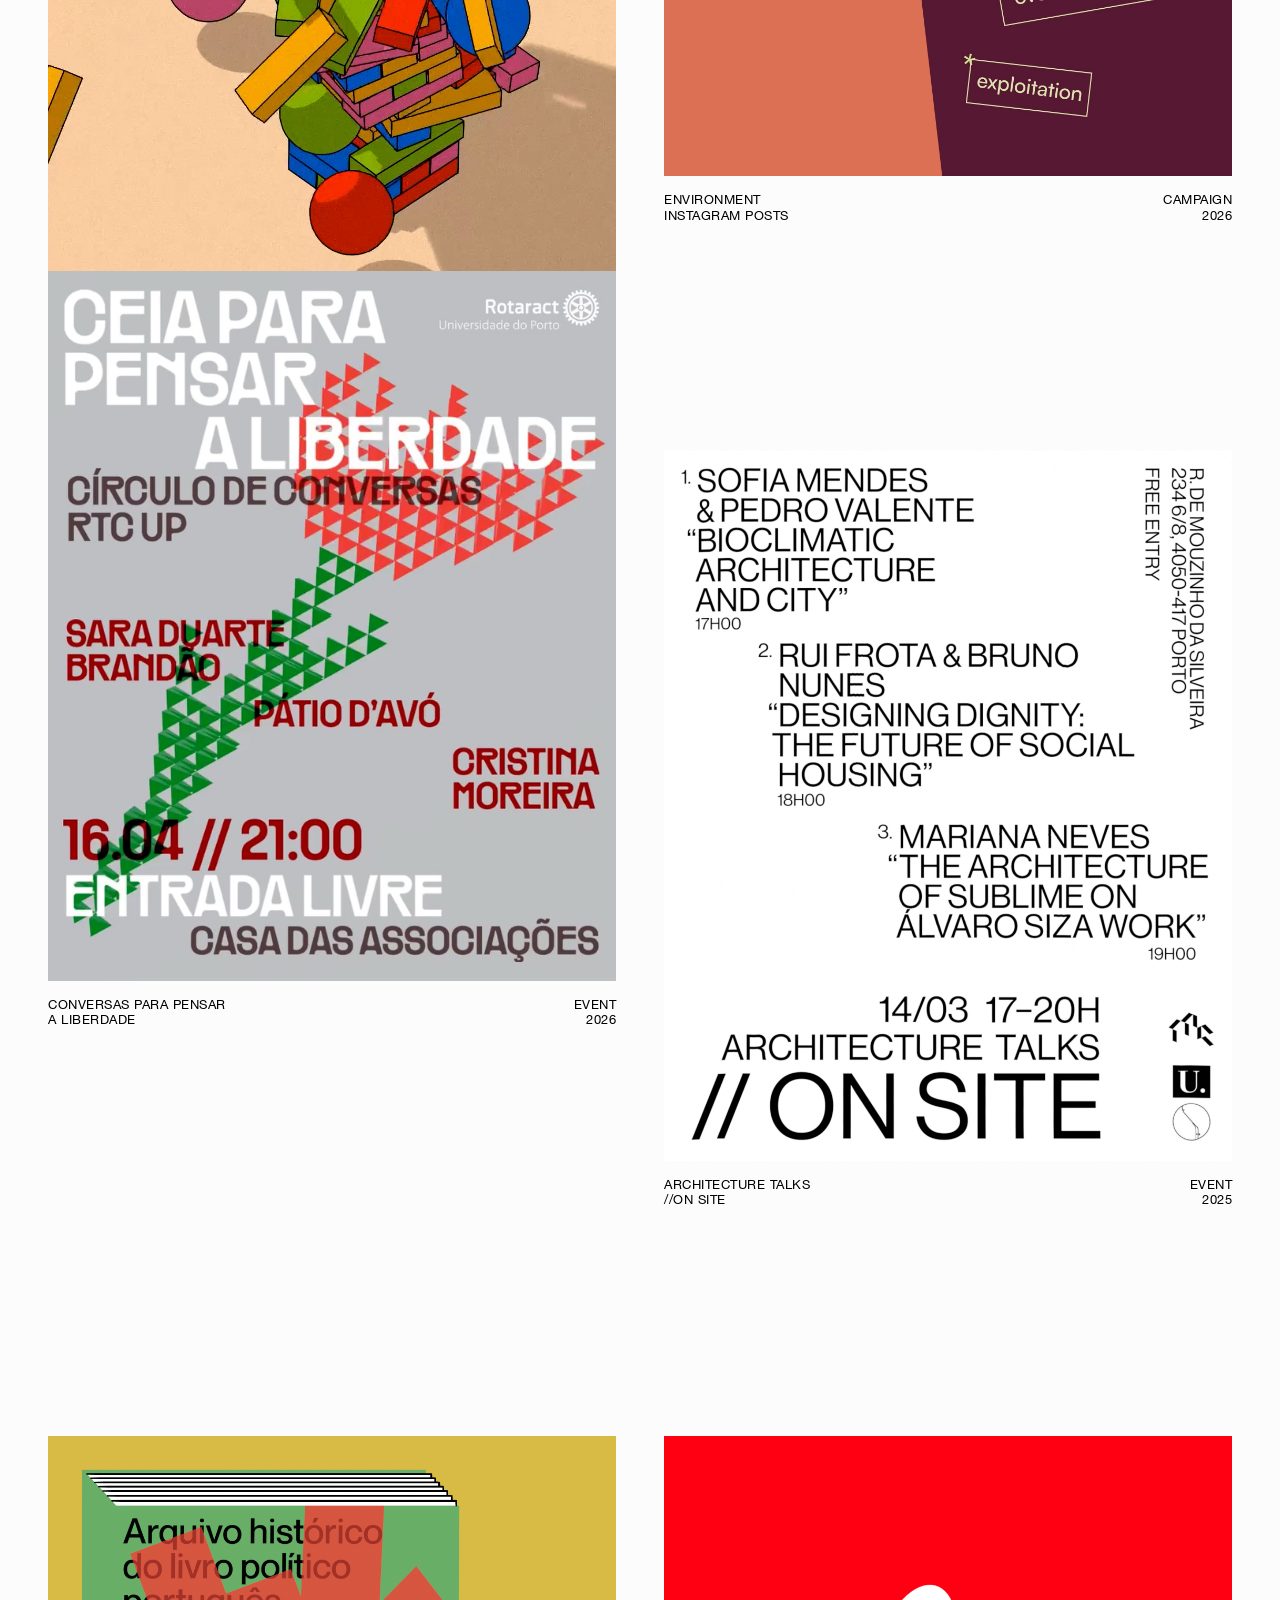
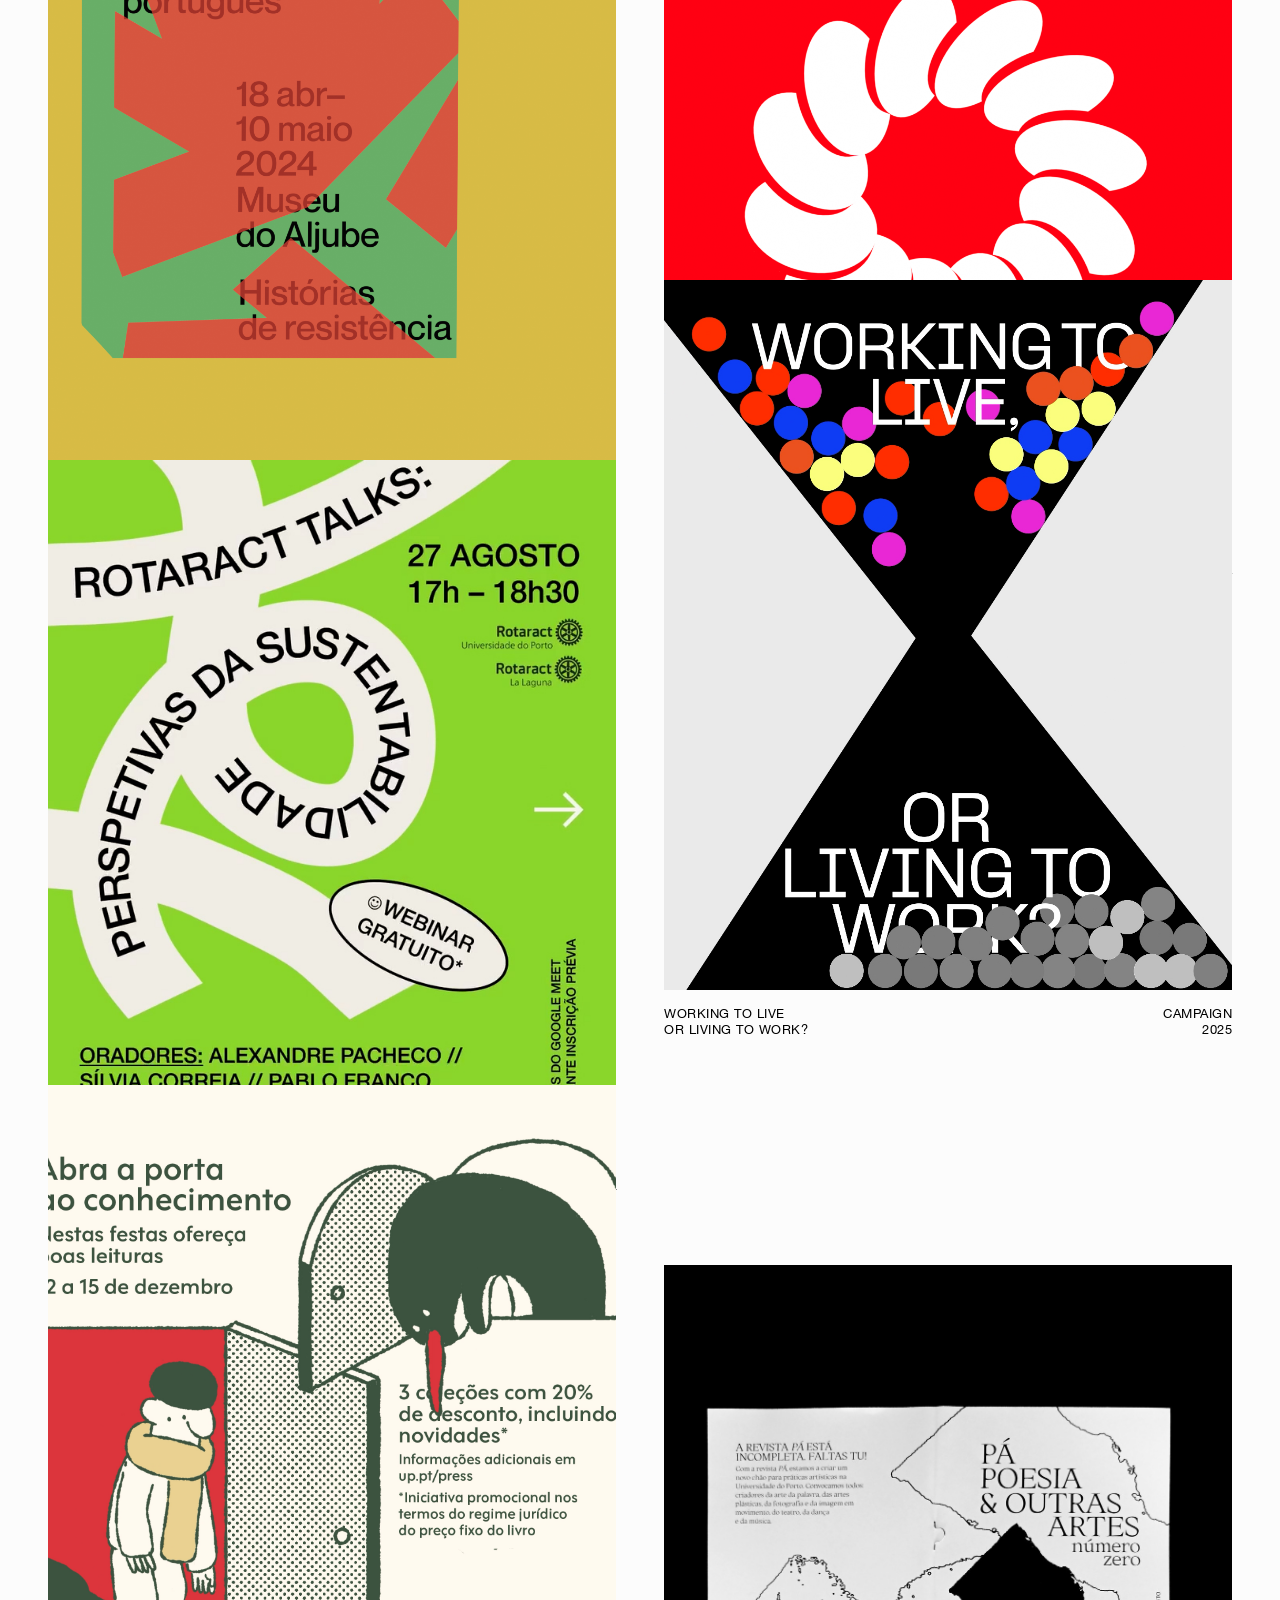
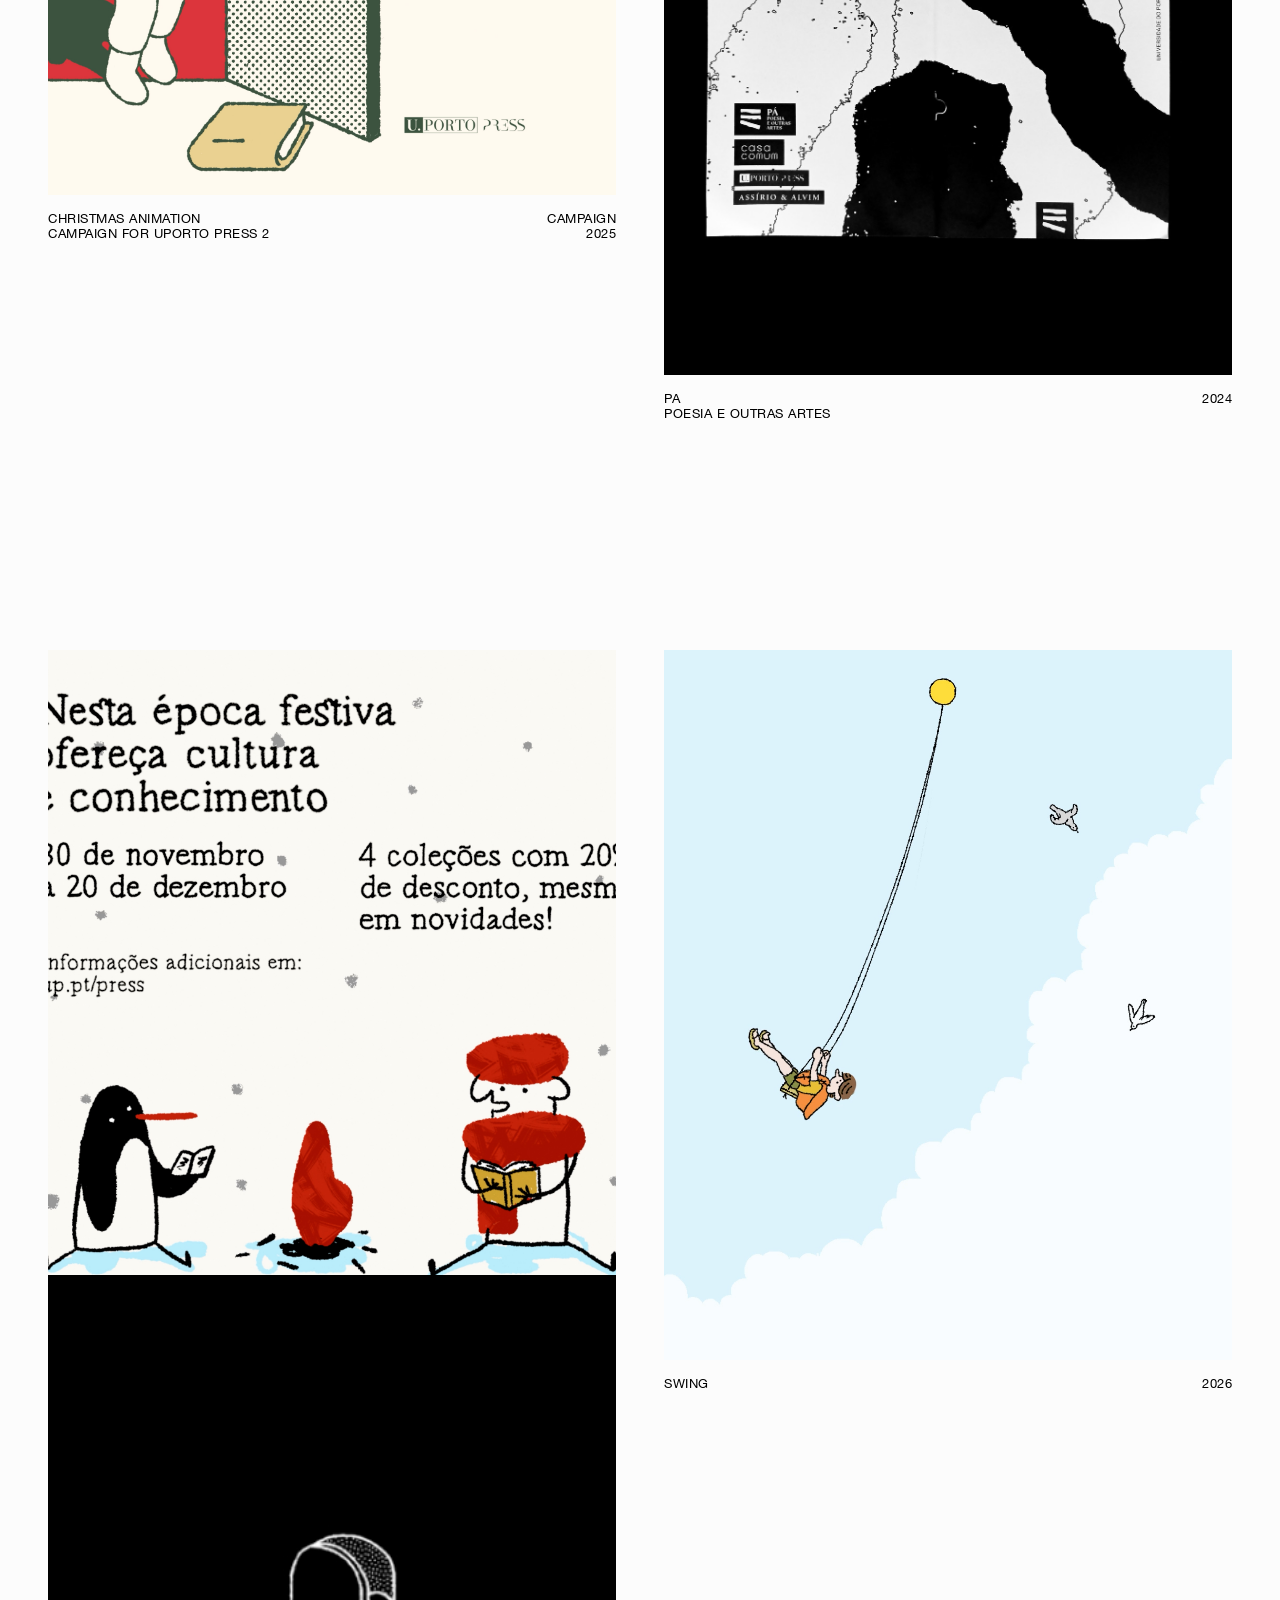
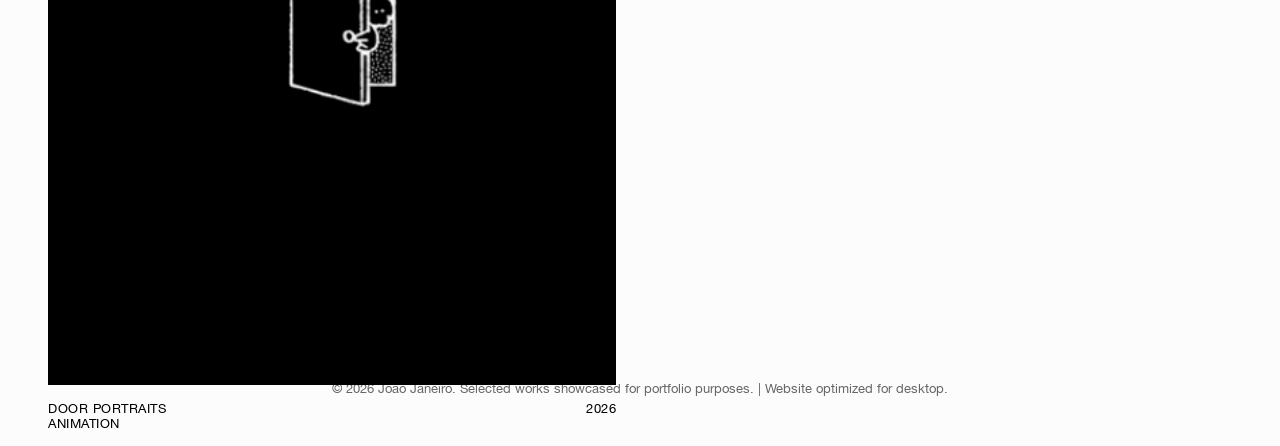
==== commit 884bc359: "Update index.html" ====
--- a/index.html
+++ b/index.html
@@ -20,6 +20,7 @@
         <div class="nav-links">
             <a href="#works">Works</a>
             <a href="about.html">About</a>
+             <a href="https://linktr.ee/joao.janeiro">Social Media</a>
         </div>
     </nav>
 
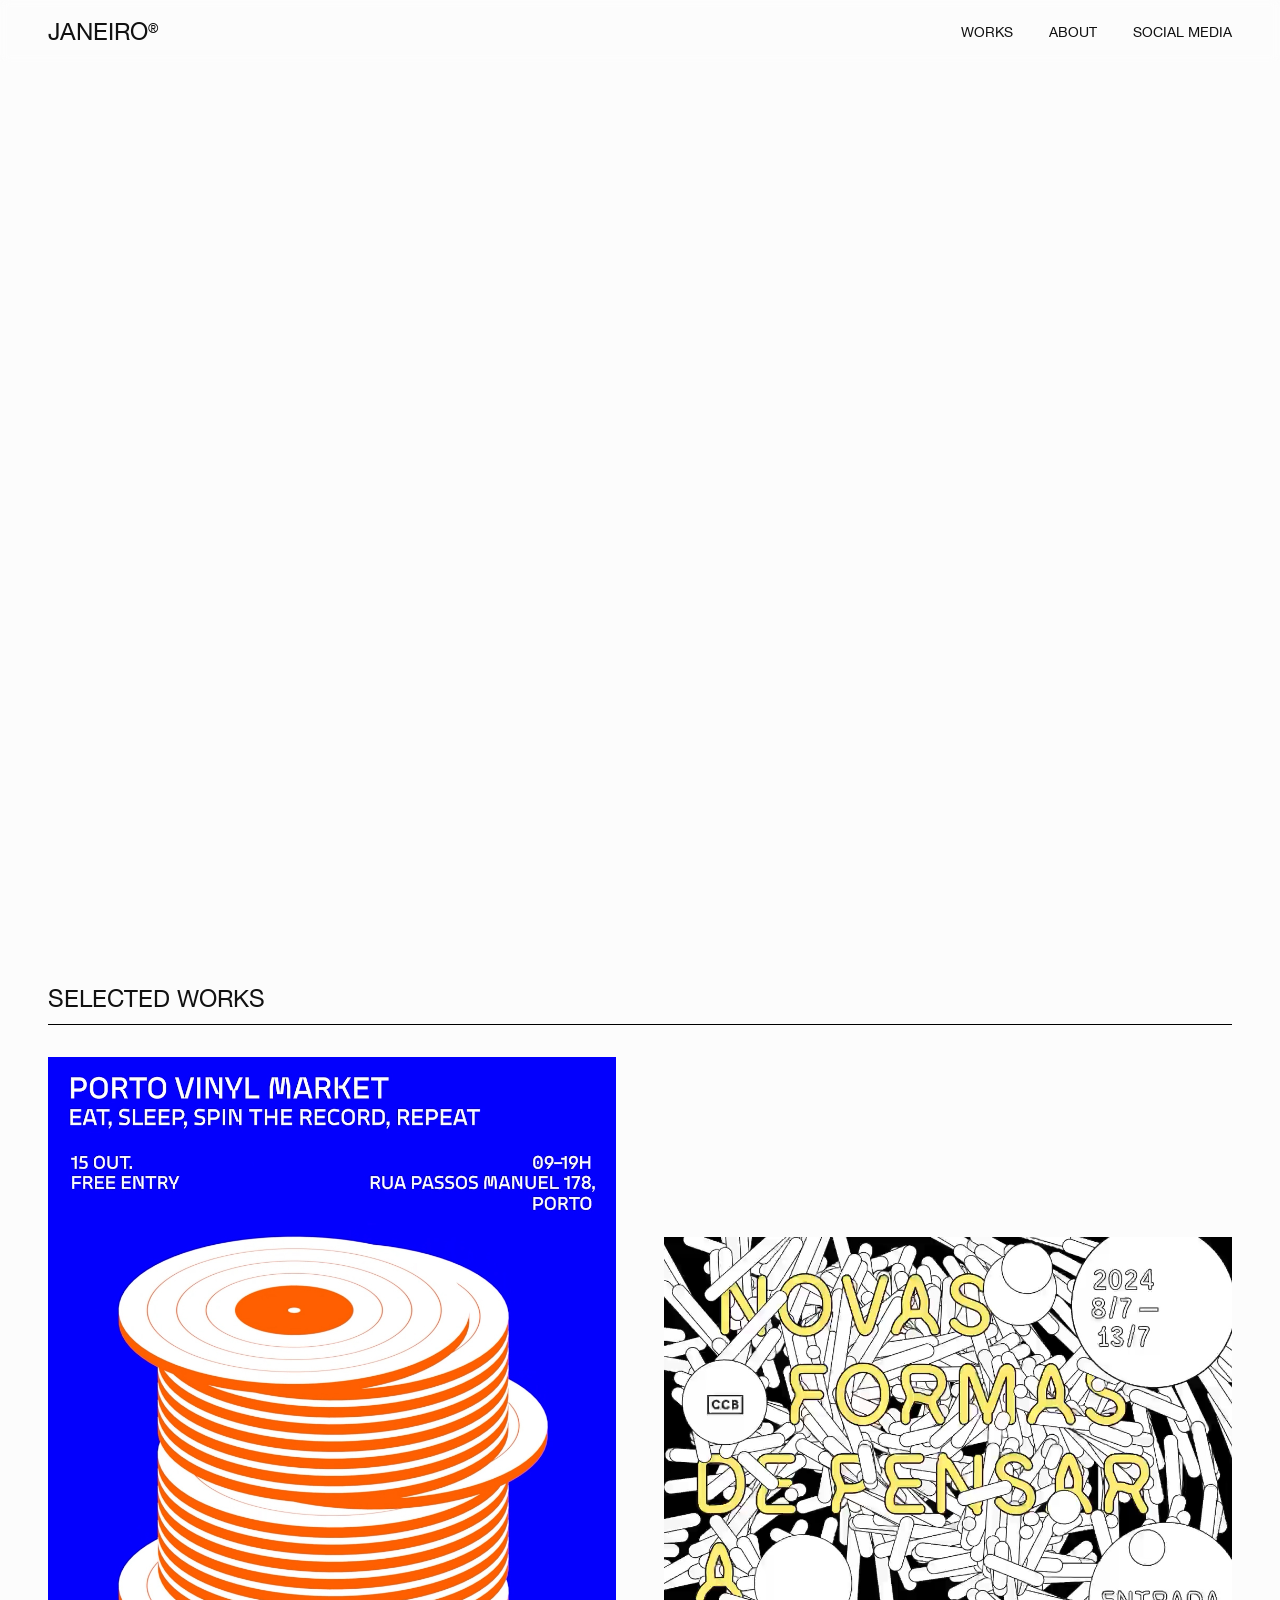
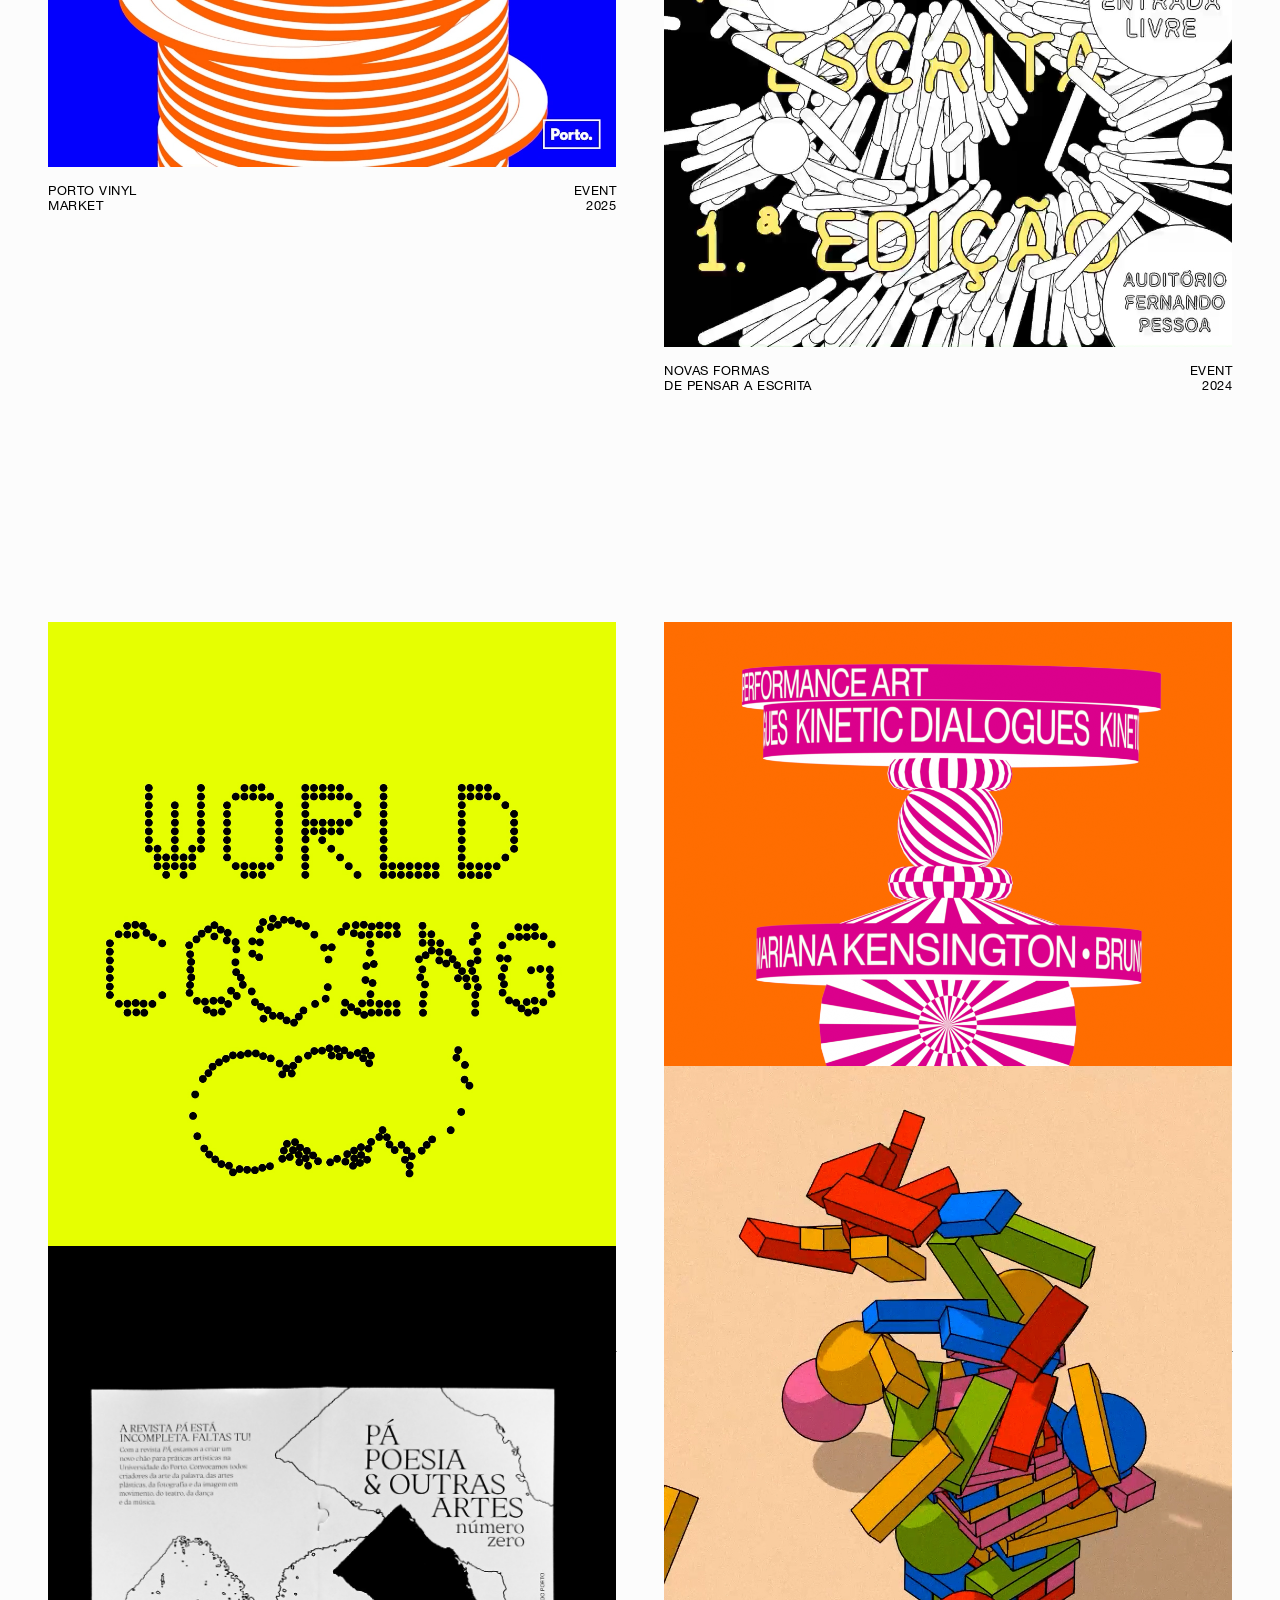
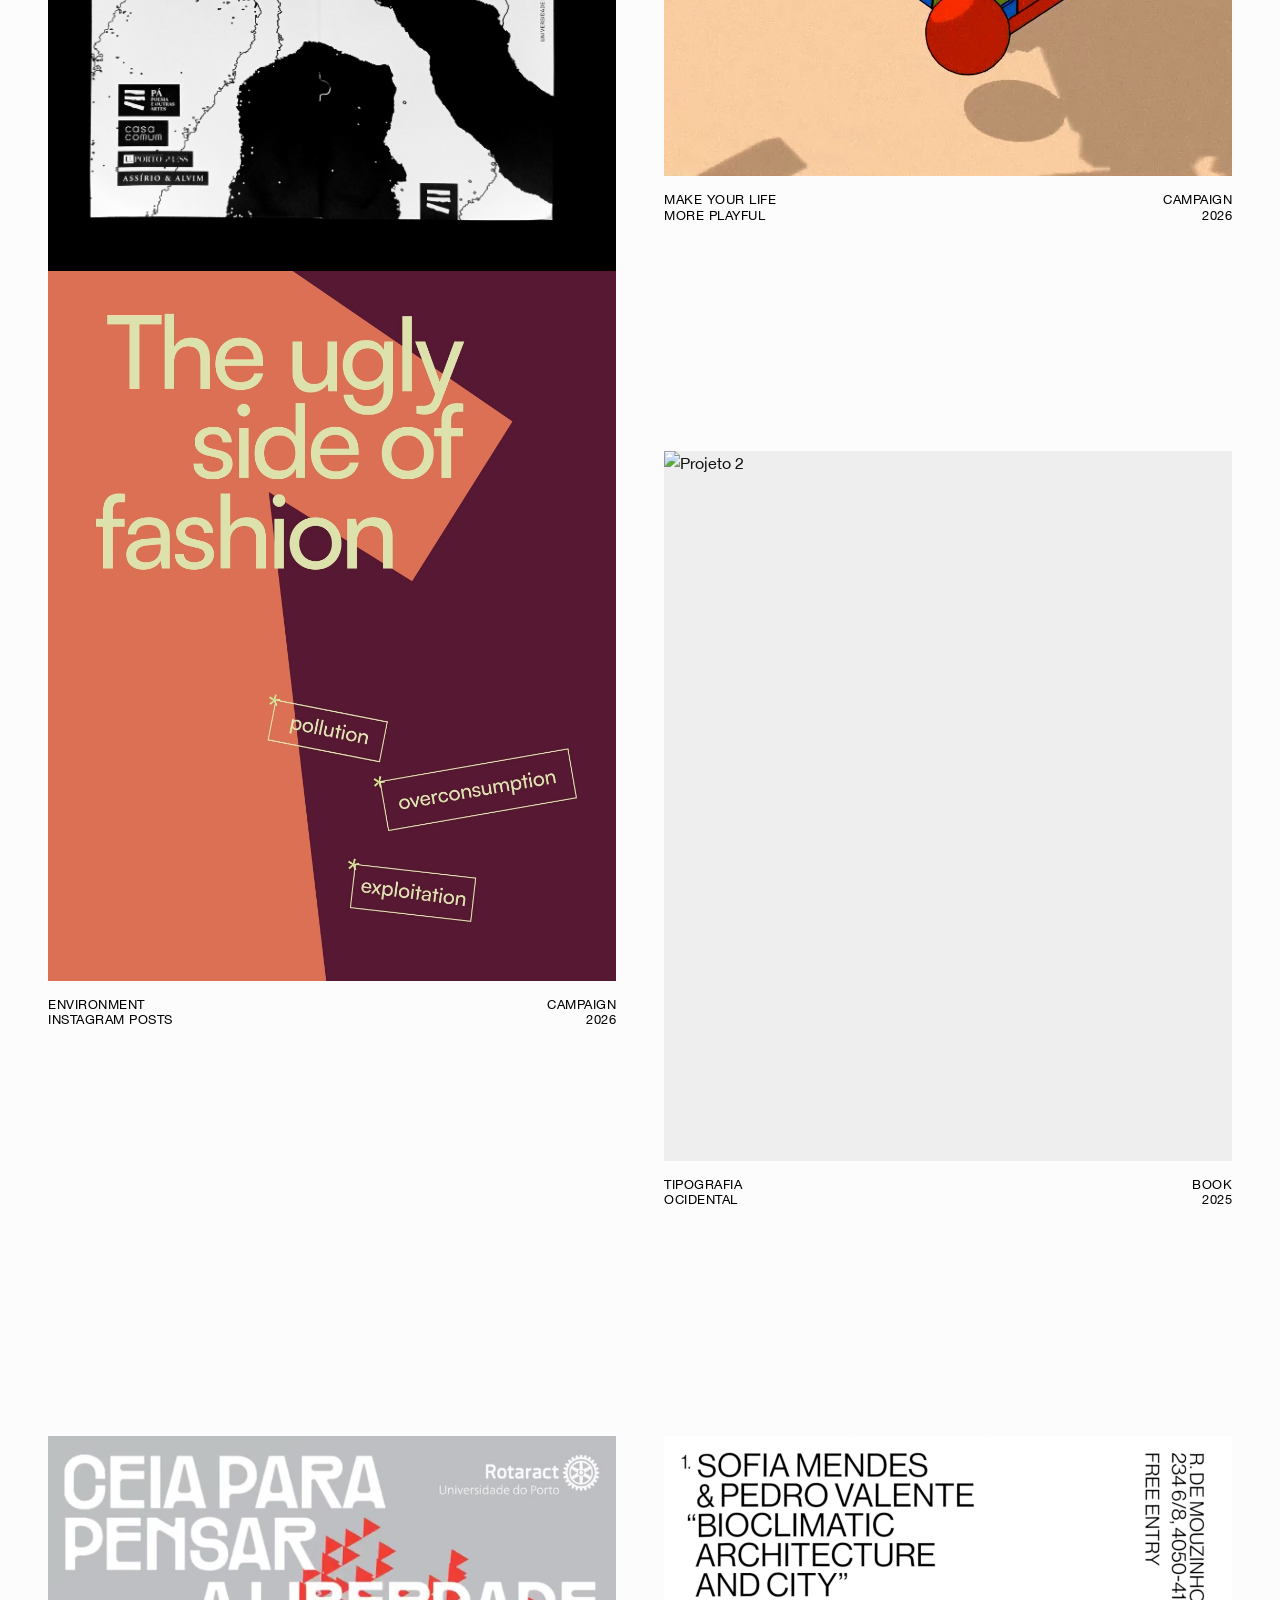
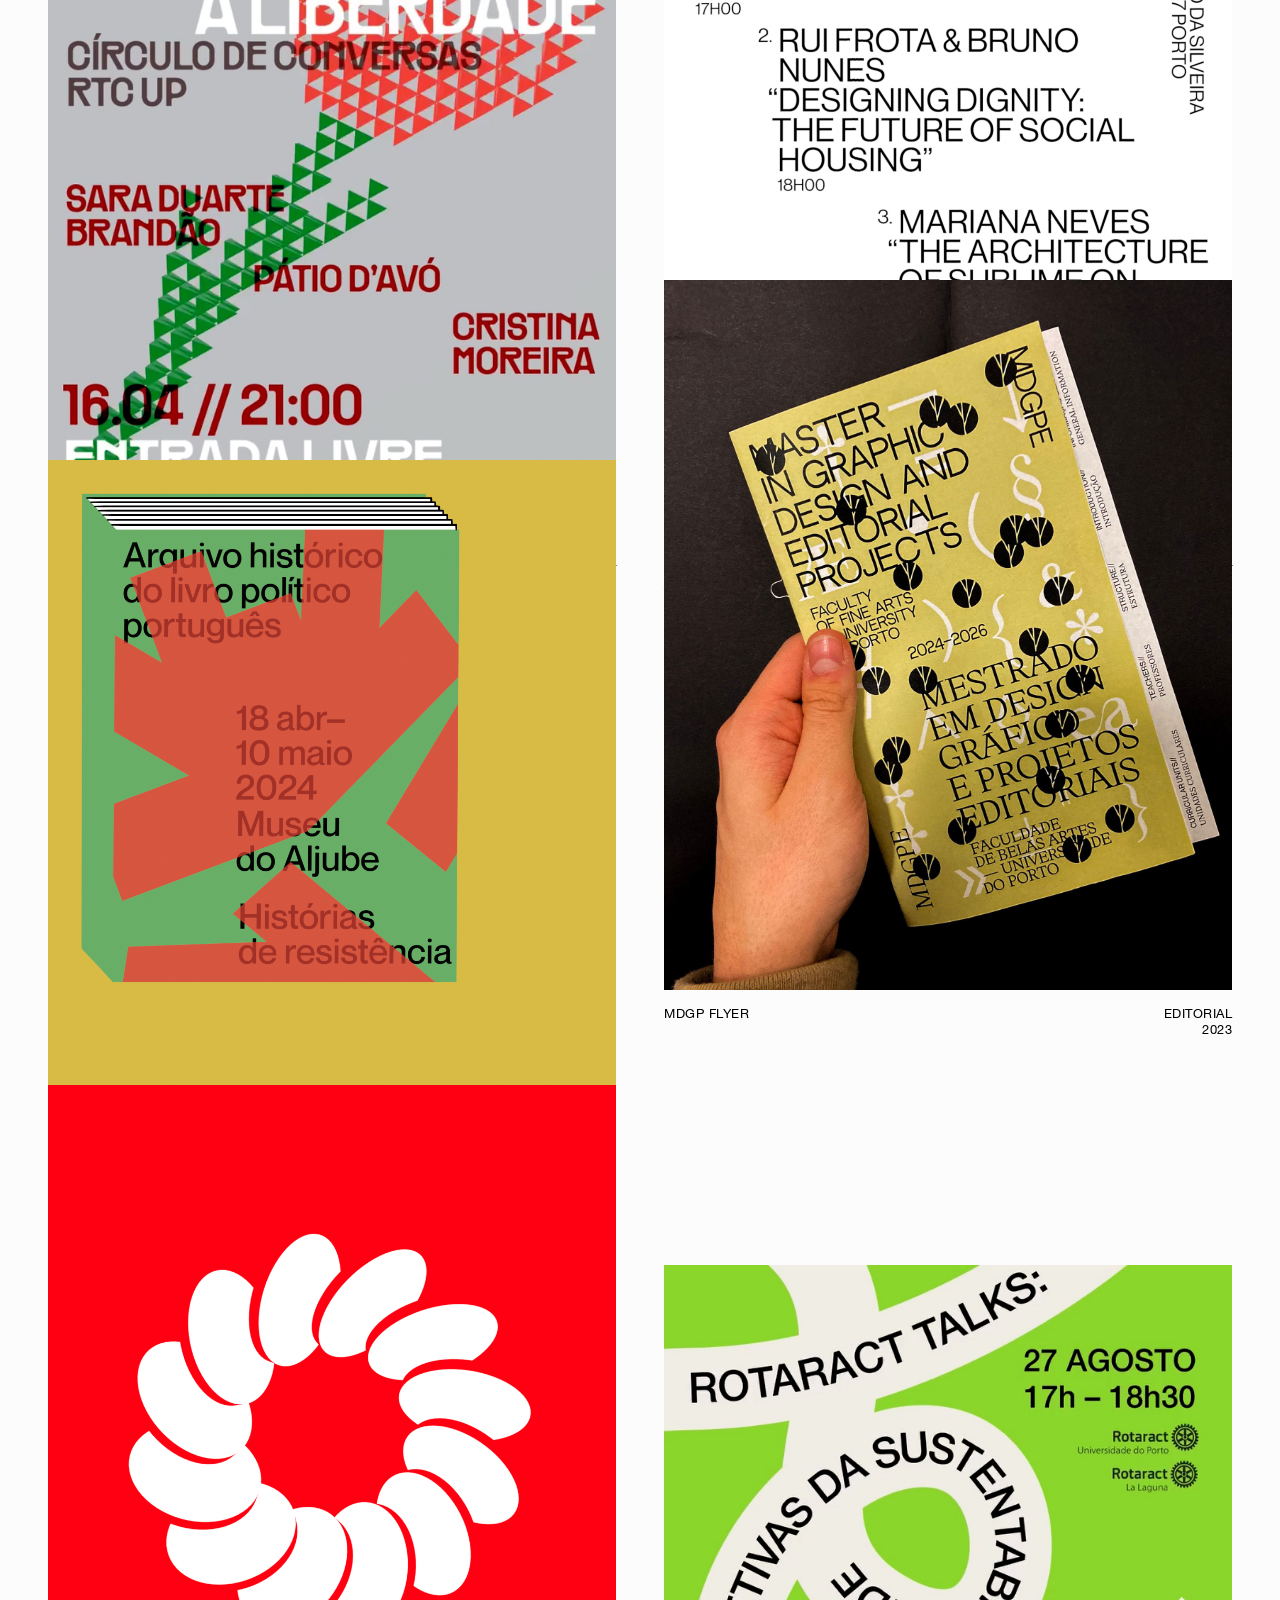
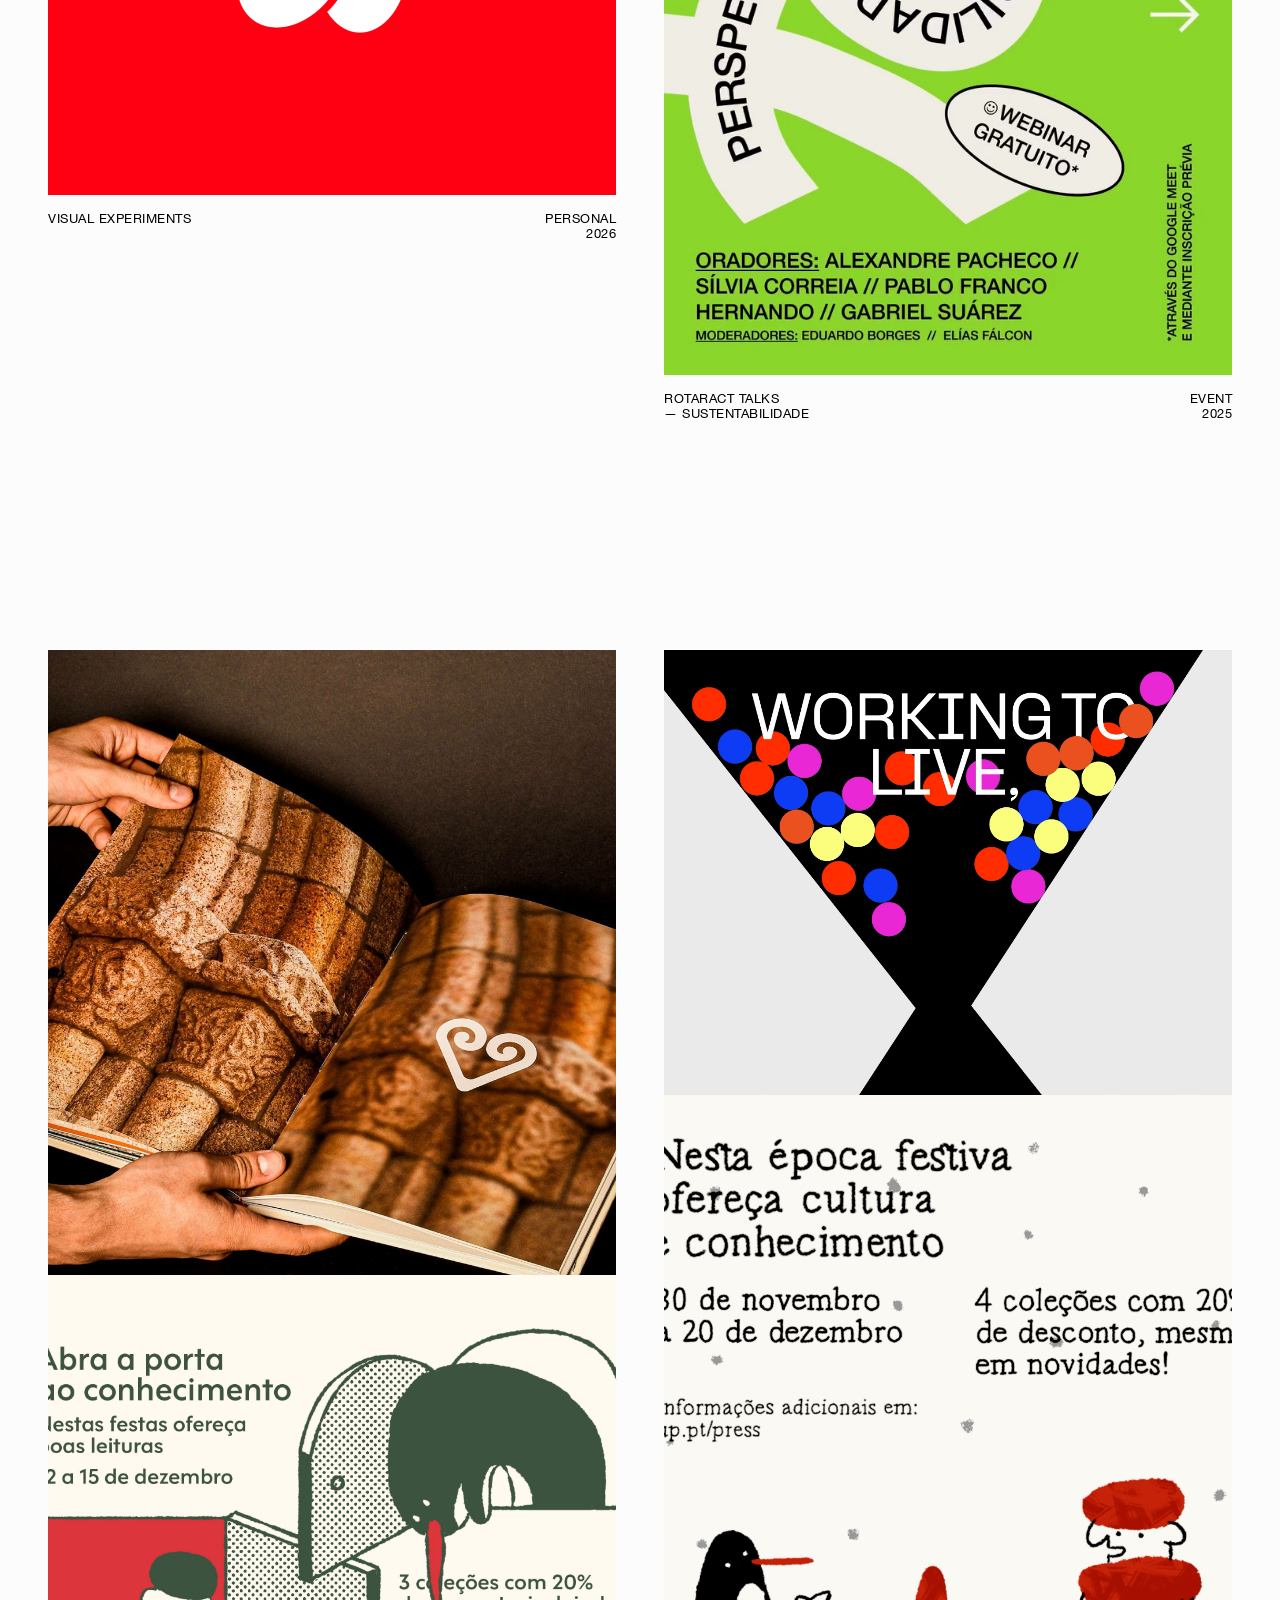
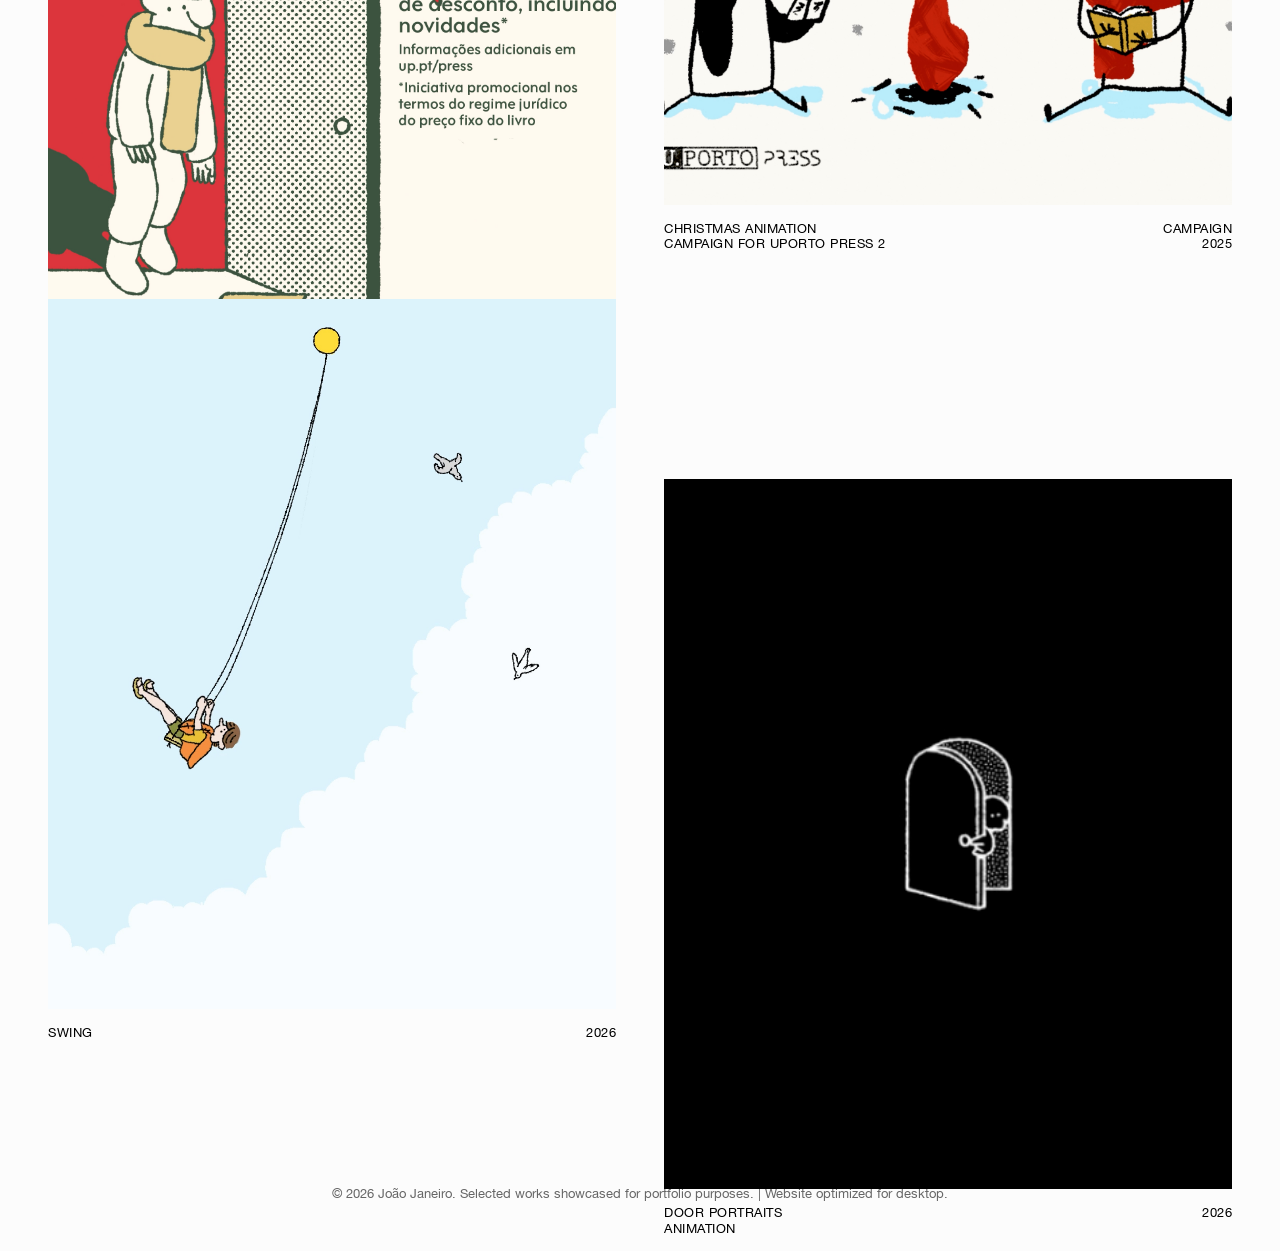
==== commit a6d57767: "Update index.html" ====
--- a/index.html
+++ b/index.html
@@ -129,6 +129,28 @@
                 </div>
             </div>
 
+
+              <!-- PROJETO 15 -->
+            <div class="project-card" onclick="openProject(['assets/thumb16.jpg', 'assets/thumb16_1.jpg', 'assets/thumb16_2.jpg', 'assets/thumb16_3.jpg', 'assets/thumb16_4.jpg', 'assets/thumb16_5.jpg', 'assets/thumb16_6.jpg', 'assets/video14.mp4'], 'PA — Poesia e Outras Artes', '2024', 'Editorial and social media design for a UPorto Press publication dedicated to poetry.')">
+                <div class="thumbnail-container">
+                    <img src="assets/thumb16.jpg" alt="Projeto 2" class="thumb-img">
+                    <video muted loop playsinline class="thumb-video">
+                        <source src="assets/thumb16_1.jpg" type="image/jpg">
+                    </video>
+                </div>
+            
+                <!-- TEXTO baixo -->
+                <div class="project-info">
+                    <div class="info-left">
+                        <span>PA</span>
+                        <span>Poesia e Outras Artes</span>
+                    </div>
+                    <div class="info-right">
+                        <span>2024</span>
+                    </div>
+                </div>
+            </div>
+
               <!-- PROJETO 5 -->
             <div class="project-card" onclick="openProject(['assets/video5.mp4', 'assets/another.mp4'], 'Make your life more playful', '2026', 'Project developed for a campaign about joyness in life made with Blender and Adobe Premiere.')">
                 <div class="thumbnail-container">
@@ -174,6 +196,28 @@
                 </div>
             </div>
 
+            <!-- PROJETO 10 -->
+<div class="project-card" onclick="openProject(['assets/tese2.jpg', 'assets/tese3.jpg', 'assets/imagem_1.jpg', 'assets/imagem_2.jpg', 'assets/imagem_3.jpg', 'assets/imagem_5.jpg', 'assets/imagem_6.jpg', 'assets/imagem_7.jpg', 'assets/imagem_8.jpg', 'assets/imagem_9.jpg', 'assets/imagem_10.jpg'], 'Tipografia Ocidental', '2025', 'Project writen and designed for my MA thesis about one of the most important and influencial Letterpress in Porto called Tipografia Ocidental. The thesis final grade was 20/20.<br><br>You can check the full project at: <a href=&quot;https://repositorio-aberto.up.pt/handle/10216/169947&quot; target=&quot;_blank&quot; style=&quot;text-decoration: underline; color: inherit;&quot;>this link</a>.')">
+    <div class="thumbnail-container">
+        <img src="assets/tese2.jpg" alt="Projeto 2" class="thumb-img">
+        <video muted loop playsinline class="thumb-video">
+            <source src="assets/tese3.jpg" type="video/mp4">
+        </video>
+    </div>
+
+    <!-- TEXTO baixo -->
+    <div class="project-info">
+        <div class="info-left">
+            <span>Tipografia</span>
+            <span>Ocidental</span>
+        </div>
+        <div class="info-right">
+            <span>Book</span>
+            <span>2025</span>
+        </div>
+    </div>
+</div>
+
              <!-- PROJETO 8 -->
             <div class="project-card" onclick="openProject(['assets/video8.mp4', 'assets/abril1.png', 'assets/abril2.png', 'assets/abril3.png'], 'Ceia para pensar a liberdade', '2026', 'Project developed for a lecture about democracy in Portugal made with Blender and Adobe Illustrator.')">
                 <div class="thumbnail-container">
@@ -240,6 +284,26 @@
                 </div>
             </div>
 
+                 <!-- PROJETO 17 -->
+            <div class="project-card" onclick="openProject(['assets/img94.jpg', 'assets/img98.jpg', 'assets/interaction.mp4', 'assets/img103.jpg', 'assets/img119.jpg', 'assets/img110.jpg', 'assets/img112.jpg', 'assets/img114.jpg',  'assets/img124.jpg'], 'MDGPE flyer', '2023', 'Simulated project developed to share the Master in Graphic Design and Editorial Projects at Fbaup.')">
+                <div class="thumbnail-container">
+                    <img src="assets/img94.jpg" alt="Projeto 2" class="thumb-img">
+                        <source src="assets/img98.jpg" type="image/jpg">
+                    </video>
+                </div>
+                
+                <!-- TEXTO baixo -->
+                <div class="project-info">
+                    <div class="info-left">
+                        <span>MDGP flyer</span>
+                    </div>
+                    <div class="info-right">
+                        <span>Editorial</span>
+                        <span>2023</span>
+                    </div>
+                </div>
+            </div>
+
                <!-- PROJETO 11 -->
             <div class="project-card" onclick="openProject(['assets/video11.mp4', 'assets/extra11.mp4'], 'Visual Experiments', '2026', 'Visual experiments using geometry nodes in Blender.')">
                 <div class="thumbnail-container">
@@ -284,6 +348,28 @@
             </div>
 
              <!-- PROJETO 6 -->
+            <div class="project-card" onclick="openProject(['assets/img38.jpg', 'assets/img36.jpg', 'assets/img43.jpg', 'assets/img48.jpg', 'assets/img50.jpg', 'assets/img52.jpg', 'assets/img54.jpg', 'assets/img56.jpg'], 'Marco de Canaveses', '2022', 'Simulated branding project developed for the city of Marco de Canaveses followed by a branding book.')">
+                <div class="thumbnail-container">
+                    <img src="assets/img38.jpg" alt="Projeto 2" class="thumb-img">
+                    <video muted loop playsinline class="thumb-video">
+                        <source src="assets/img38.jpg" type="image/jpg">
+                    </video>
+                </div>
+            
+                <!-- TEXTO baixo -->
+                <div class="project-info">
+                    <div class="info-left">
+                        <span>Marco de Canaveses</span>
+                        <span>Branding and Book</span>
+                    </div>
+                    <div class="info-right">
+                        <span>Identity</span>
+                        <span>2022</span>
+                    </div>
+                </div>
+            </div>
+
+             <!-- PROJETO 6 -->
             <div class="project-card" onclick="openProject('assets/video6.mp4', 'Working to live or living to work?', '2025', 'Project developed for a campaign about joyness in life made with After Effects and Newton AE Script')">
                 <div class="thumbnail-container">
                     <img src="assets/thumb6.jpg" alt="Projeto 2" class="thumb-img">
@@ -304,6 +390,8 @@
                     </div>
                 </div>
             </div>
+
+            
             
 
         <!-- PROJETO 13 -->
@@ -328,26 +416,6 @@
                 </div>
             </div>
 
-             <!-- PROJETO 15 -->
-            <div class="project-card" onclick="openProject(['assets/thumb16.jpg', 'assets/thumb16_1.jpg', 'assets/thumb16_2.jpg', 'assets/thumb16_3.jpg', 'assets/thumb16_4.jpg', 'assets/thumb16_5.jpg', 'assets/thumb16_6.jpg', 'assets/video14.mp4'], 'PA — Poesia e Outras Artes', '2024', 'Editorial and social media design for a UPorto Press publication dedicated to poetry.')">
-                <div class="thumbnail-container">
-                    <img src="assets/thumb16.jpg" alt="Projeto 2" class="thumb-img">
-                    <video muted loop playsinline class="thumb-video">
-                        <source src="assets/thumb16_1.jpg" type="image/jpg">
-                    </video>
-                </div>
-            
-                <!-- TEXTO baixo -->
-                <div class="project-info">
-                    <div class="info-left">
-                        <span>PA</span>
-                        <span>Poesia e Outras Artes</span>
-                    </div>
-                    <div class="info-right">
-                        <span>2024</span>
-                    </div>
-                </div>
-            </div>
 
             <!-- PROJETO 13 -->
             <div class="project-card" onclick="openProject('assets/video13.mp4', 'Christmas Animation Campaign for Uporto Press', '2024', 'Project developed for a promotional campaign for the Uporto Press Publisher frame to frame drawn with Adobe Photoshop.')">
@@ -411,6 +479,8 @@
                     </div>
                 </div>
             </div>
+
+       
 
             
             
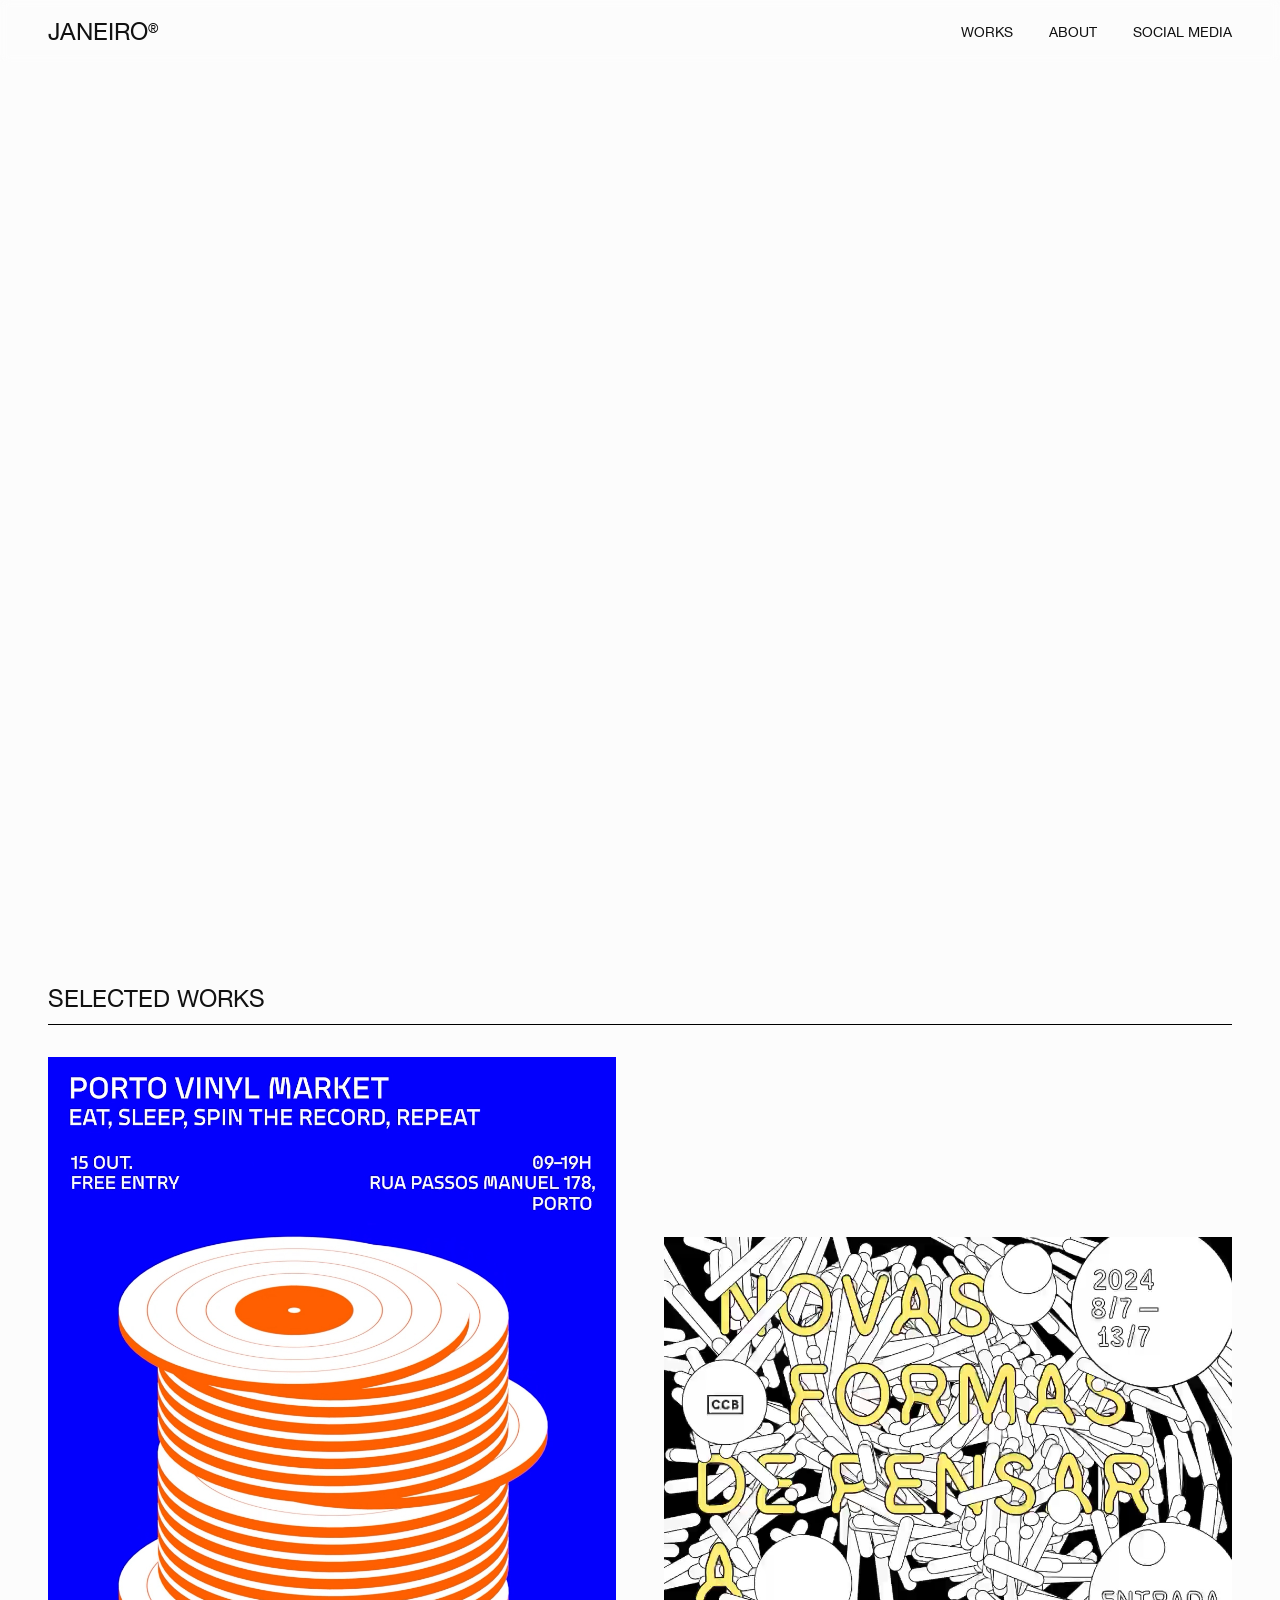
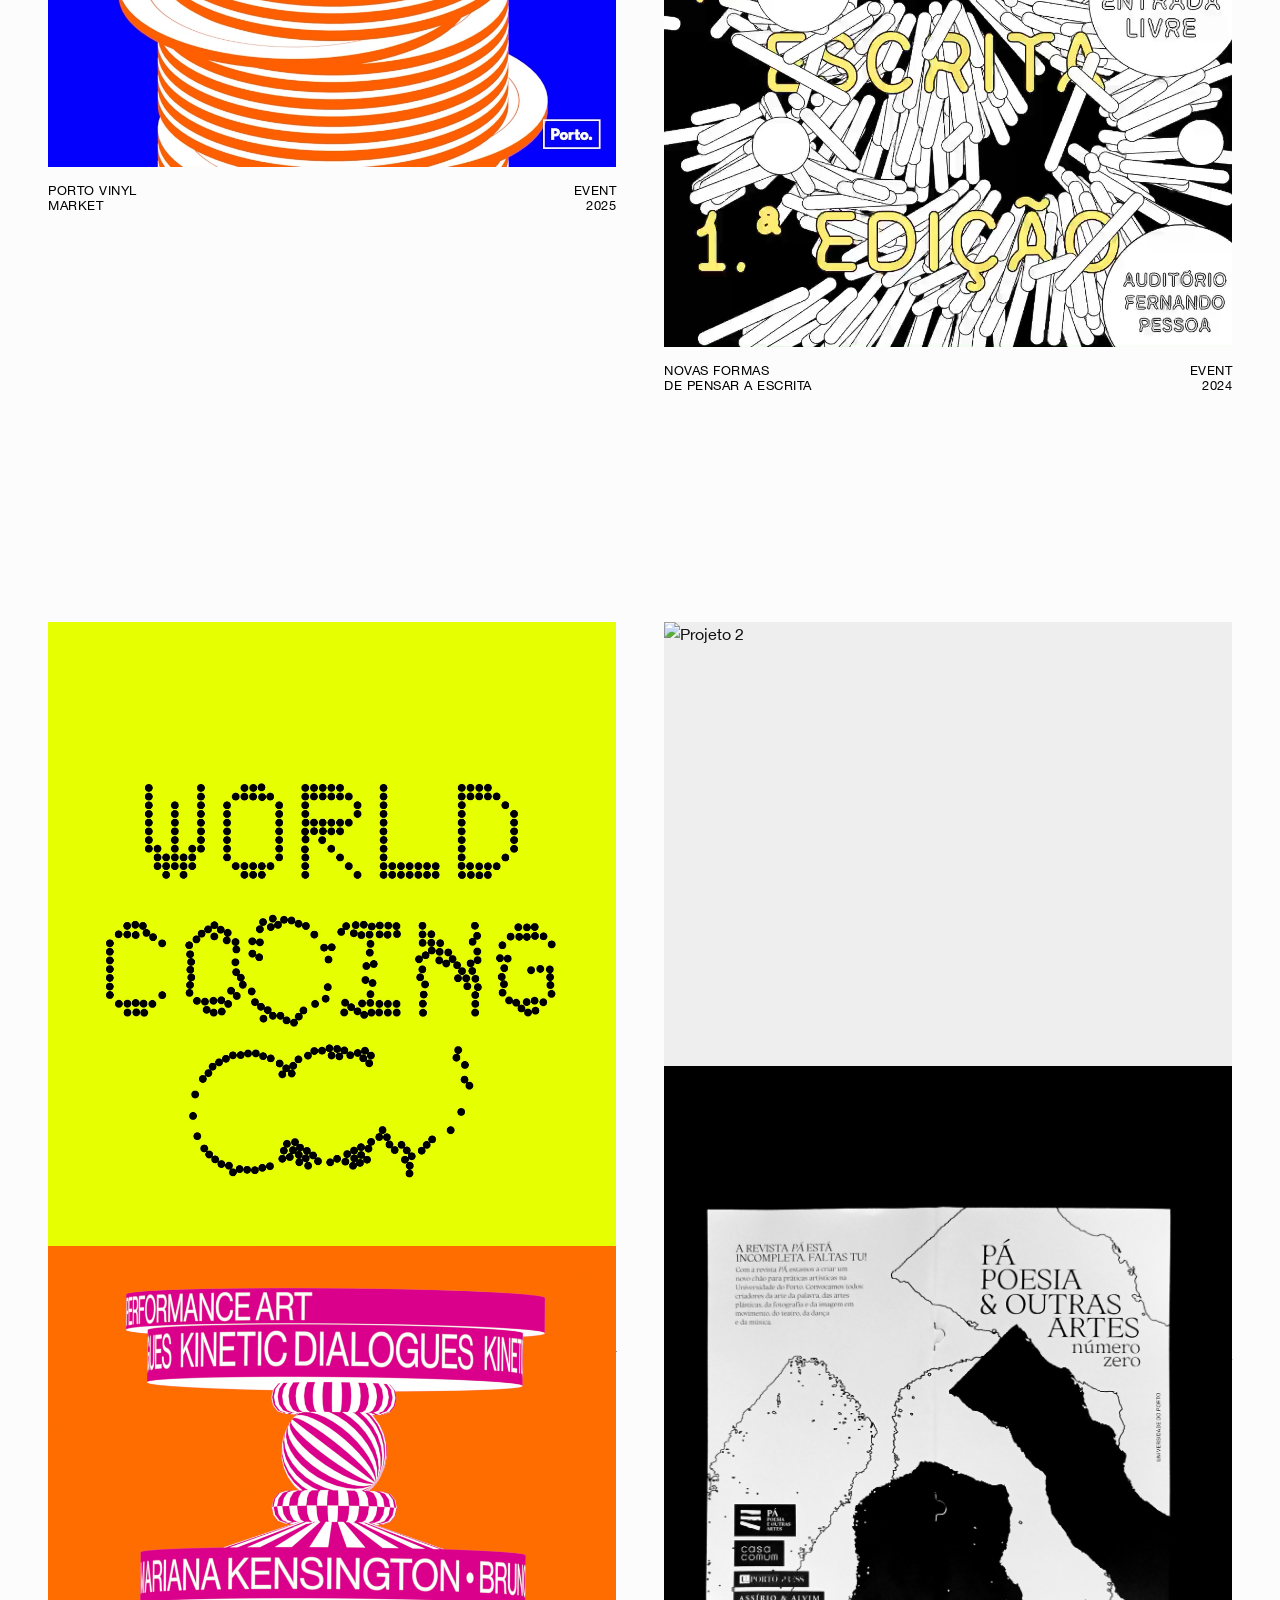
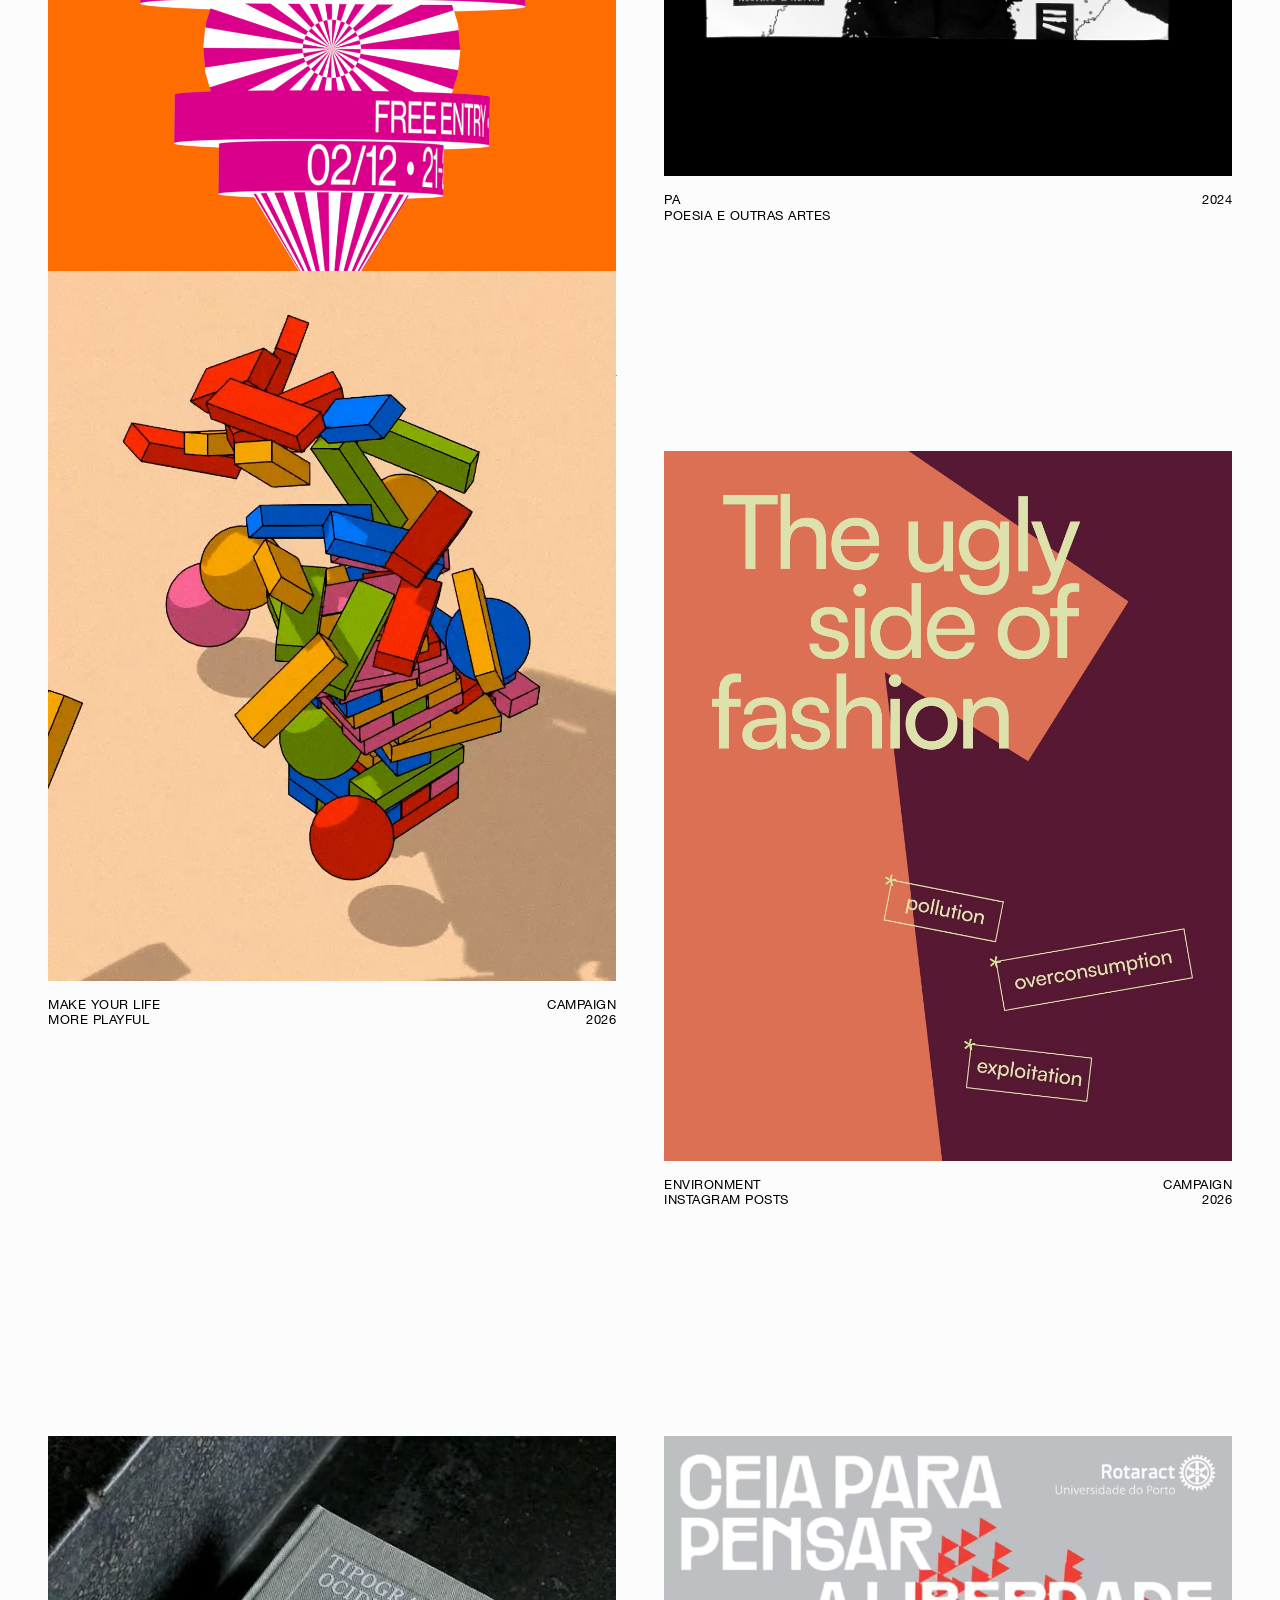
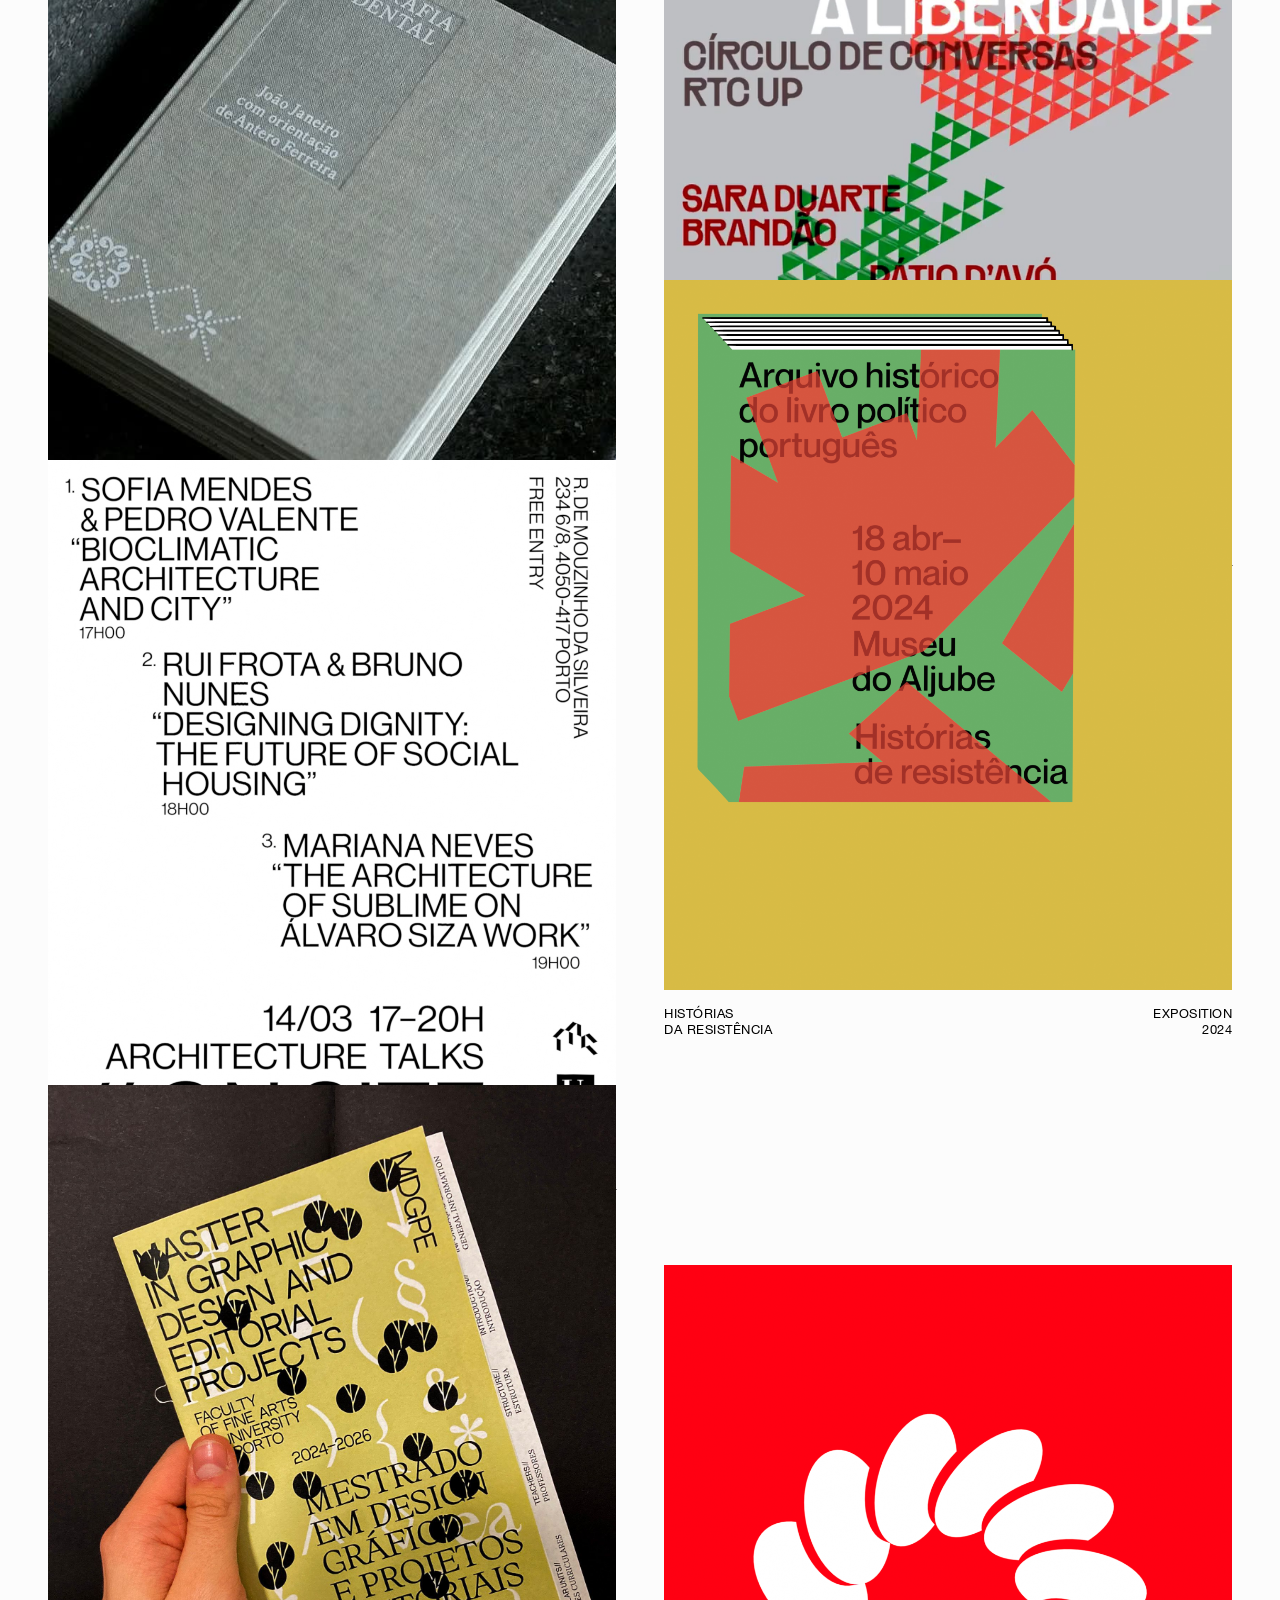
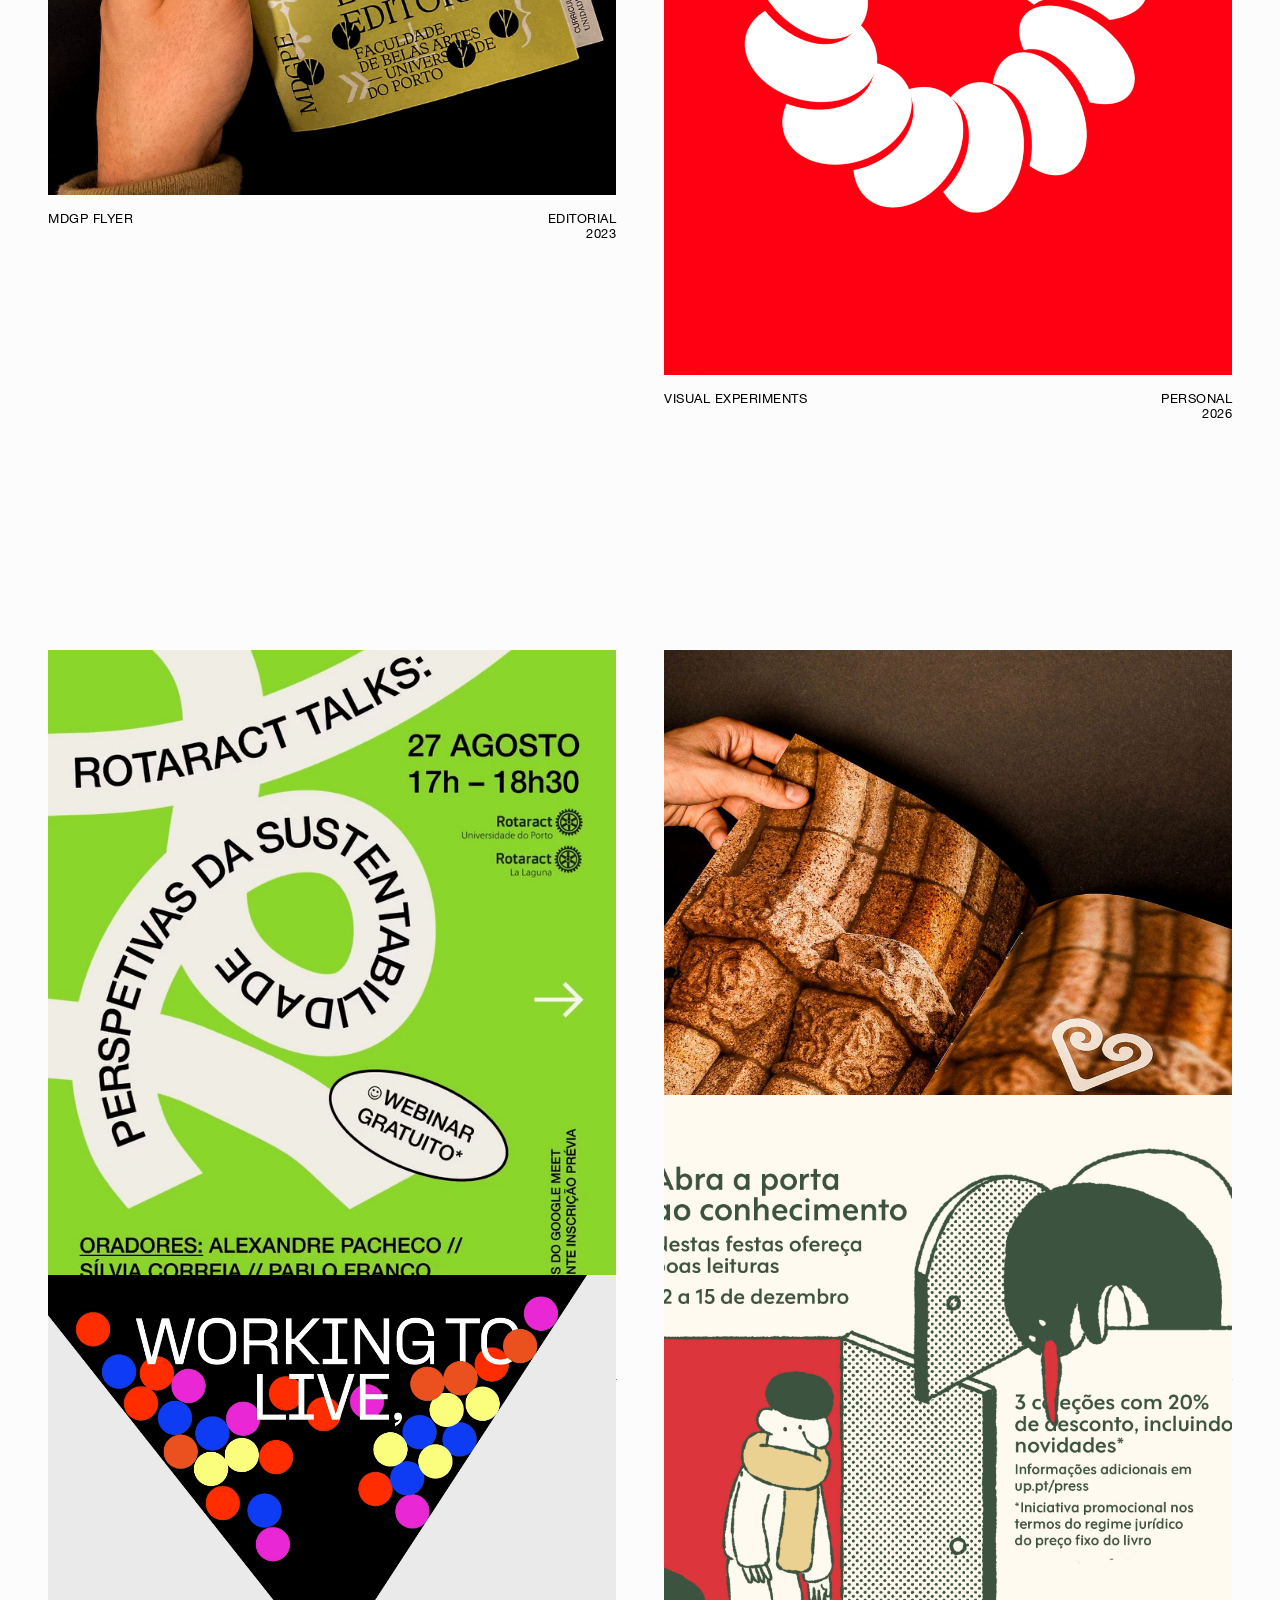
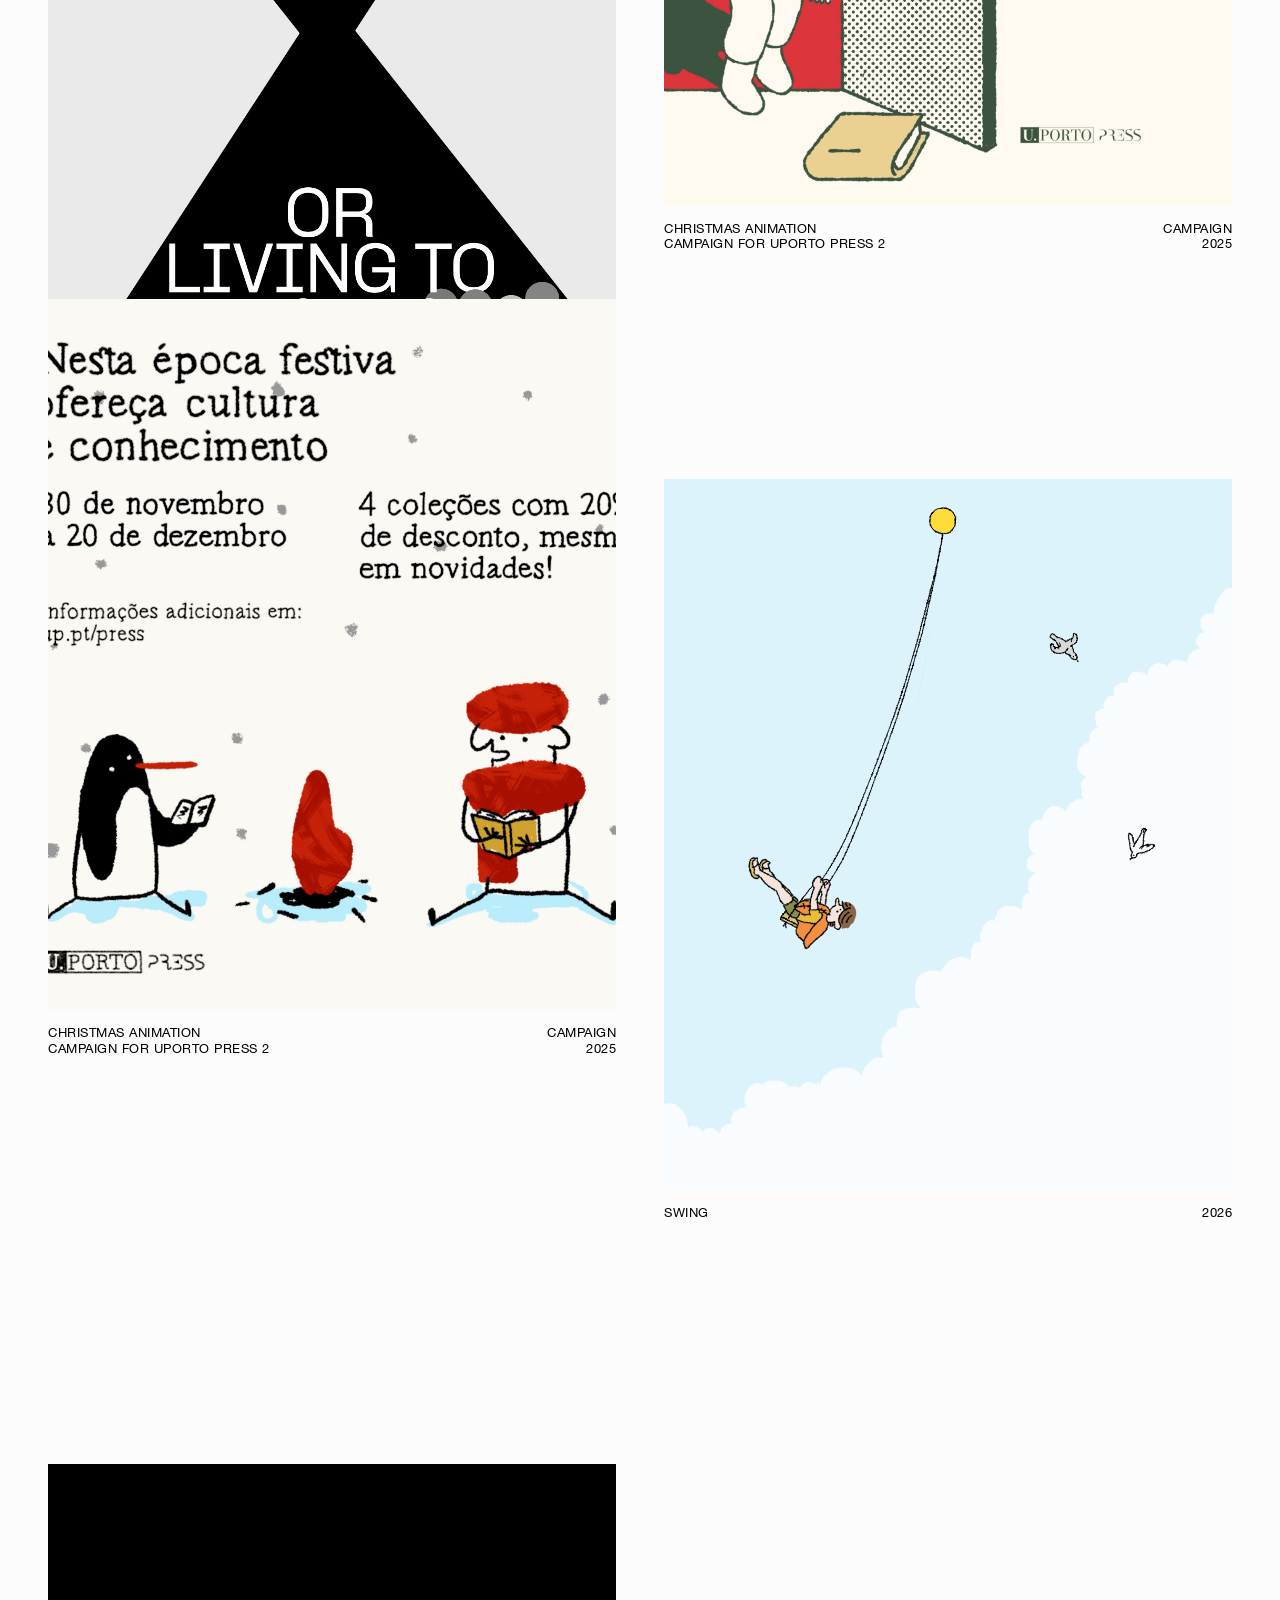
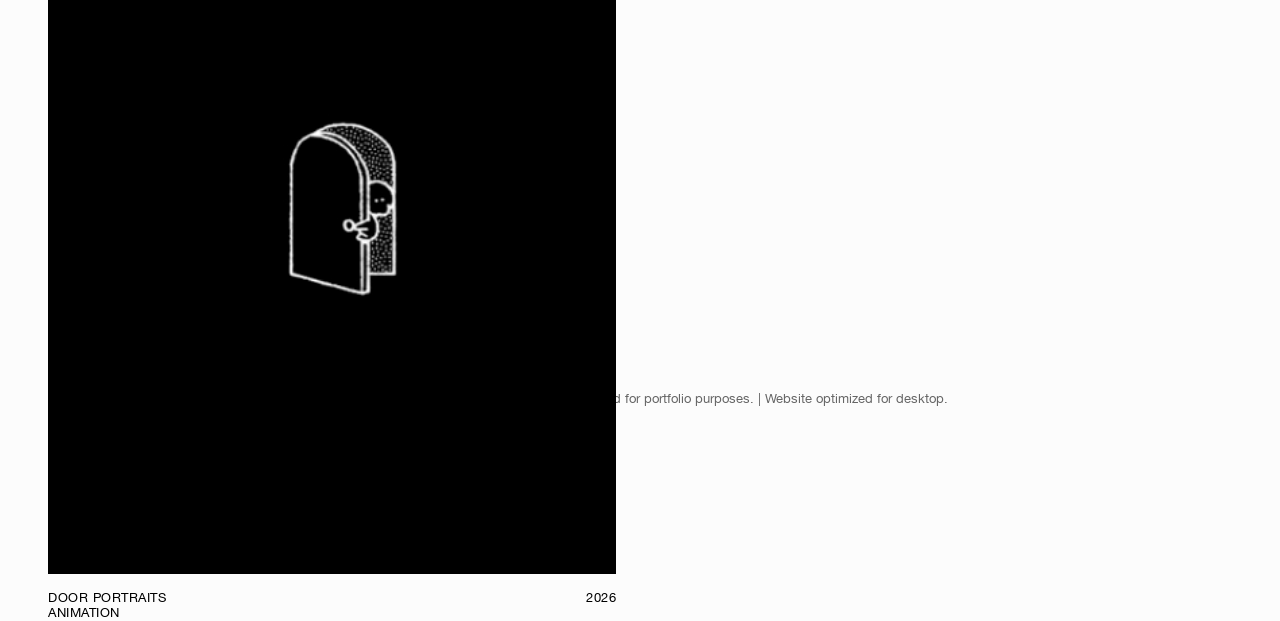
==== commit f2ae804e: "Update index.html" ====
--- a/index.html
+++ b/index.html
@@ -107,6 +107,28 @@
                 </div>
             </div>
 
+             <!-- PROJETO 4 -->
+            <div class="project-card" onclick="openProject('assets/motionfluid.mp4.mp4', 'Motion Experiment #1', '2026', 'Series of abstract motion experiments developed in Blender.')">
+                <div class="thumbnail-container">
+                    <img src="assets/thumb18.png" alt="Projeto 2" class="thumb-img">
+                    <video muted loop playsinline class="thumb-video">
+                        <source src="assets/motionfluid.mp4" type="video/mp4">
+                    </video>
+                </div>
+            
+                <!-- TEXTO baixo -->
+                <div class="project-info">
+                    <div class="info-left">
+                        <span> Motion </span>
+                        <span> Experiment #1 </span>
+                    </div>
+                    <div class="info-right">
+                        <span>Personal</span>
+                        <span>2026</span>
+                    </div>
+                </div>
+            </div>
+
                <!-- PROJETO 4 -->
             <div class="project-card" onclick="openProject('assets/preview4.mp4', 'Lectures on Perfomance Art — Kinetic Dialogues', '2025', 'Project developed for a lecture about Performative Art made with Illustrator and Blender.')">
                 <div class="thumbnail-container">
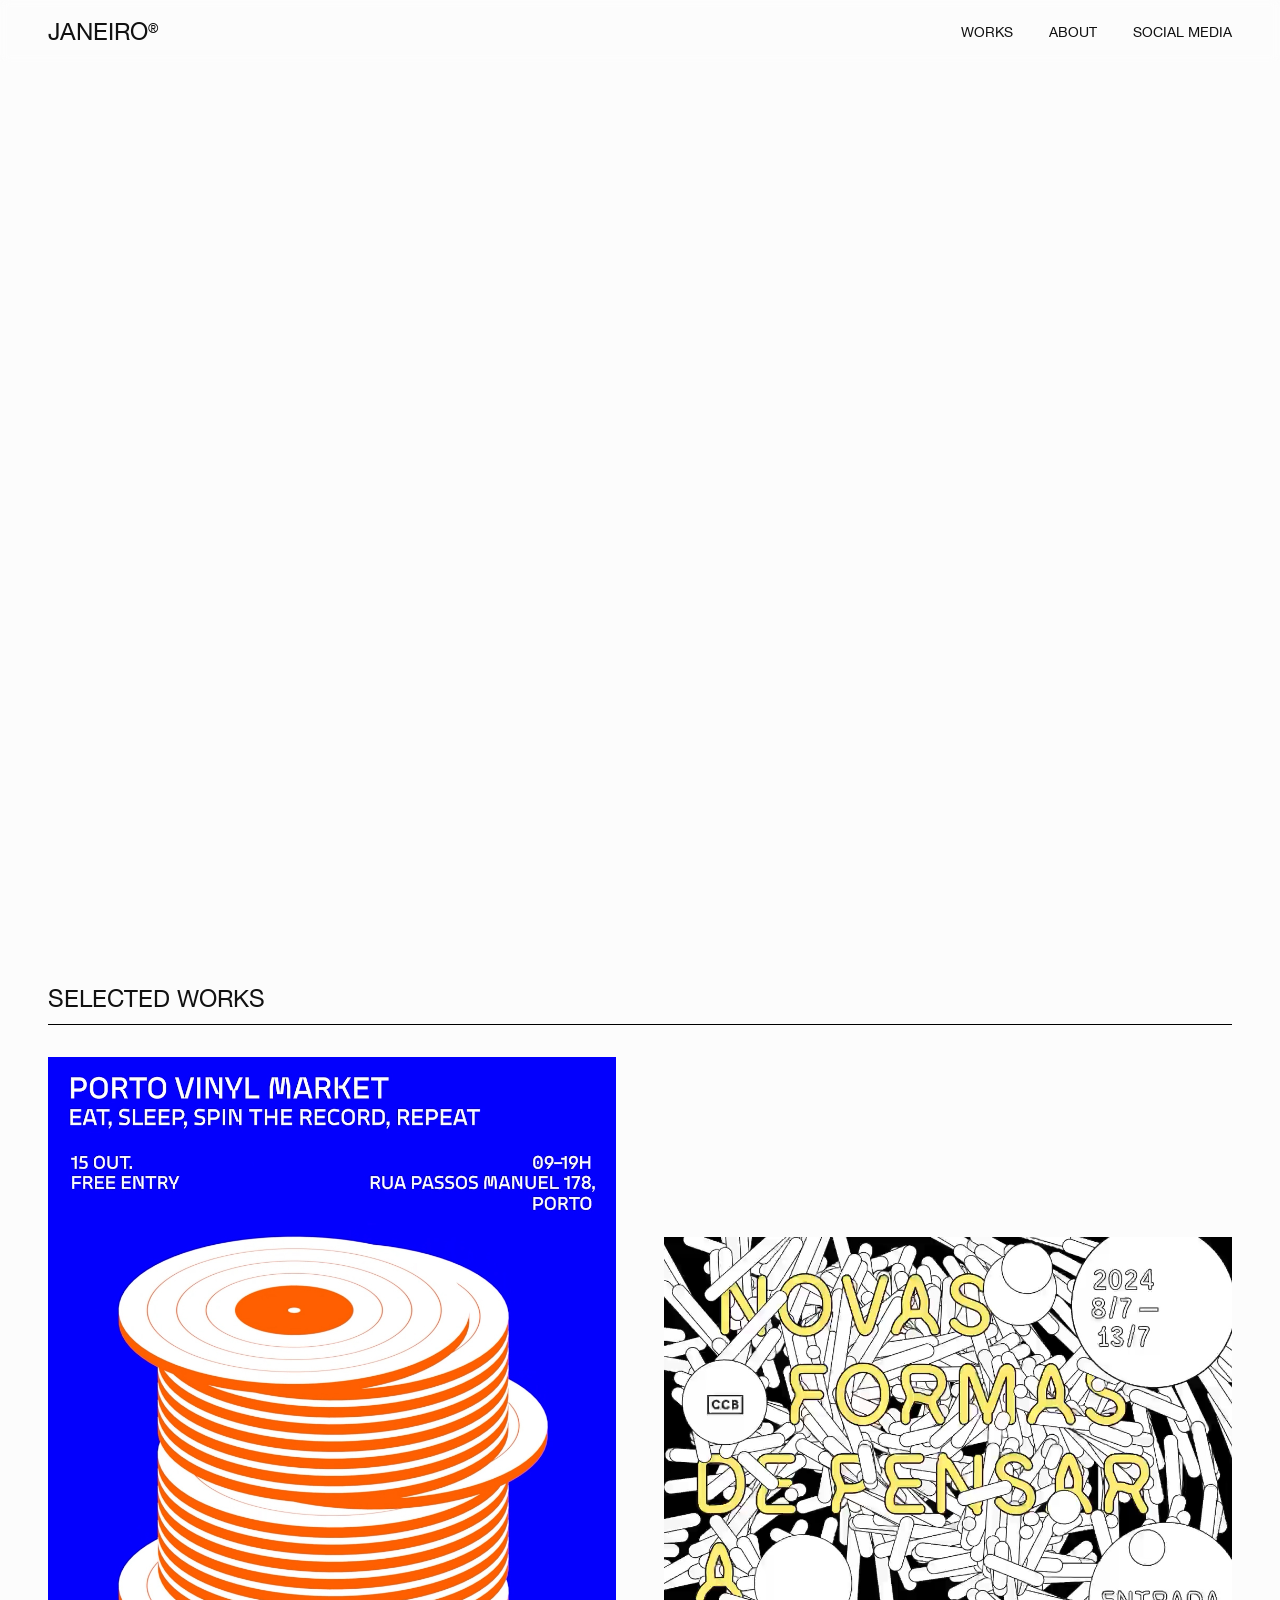
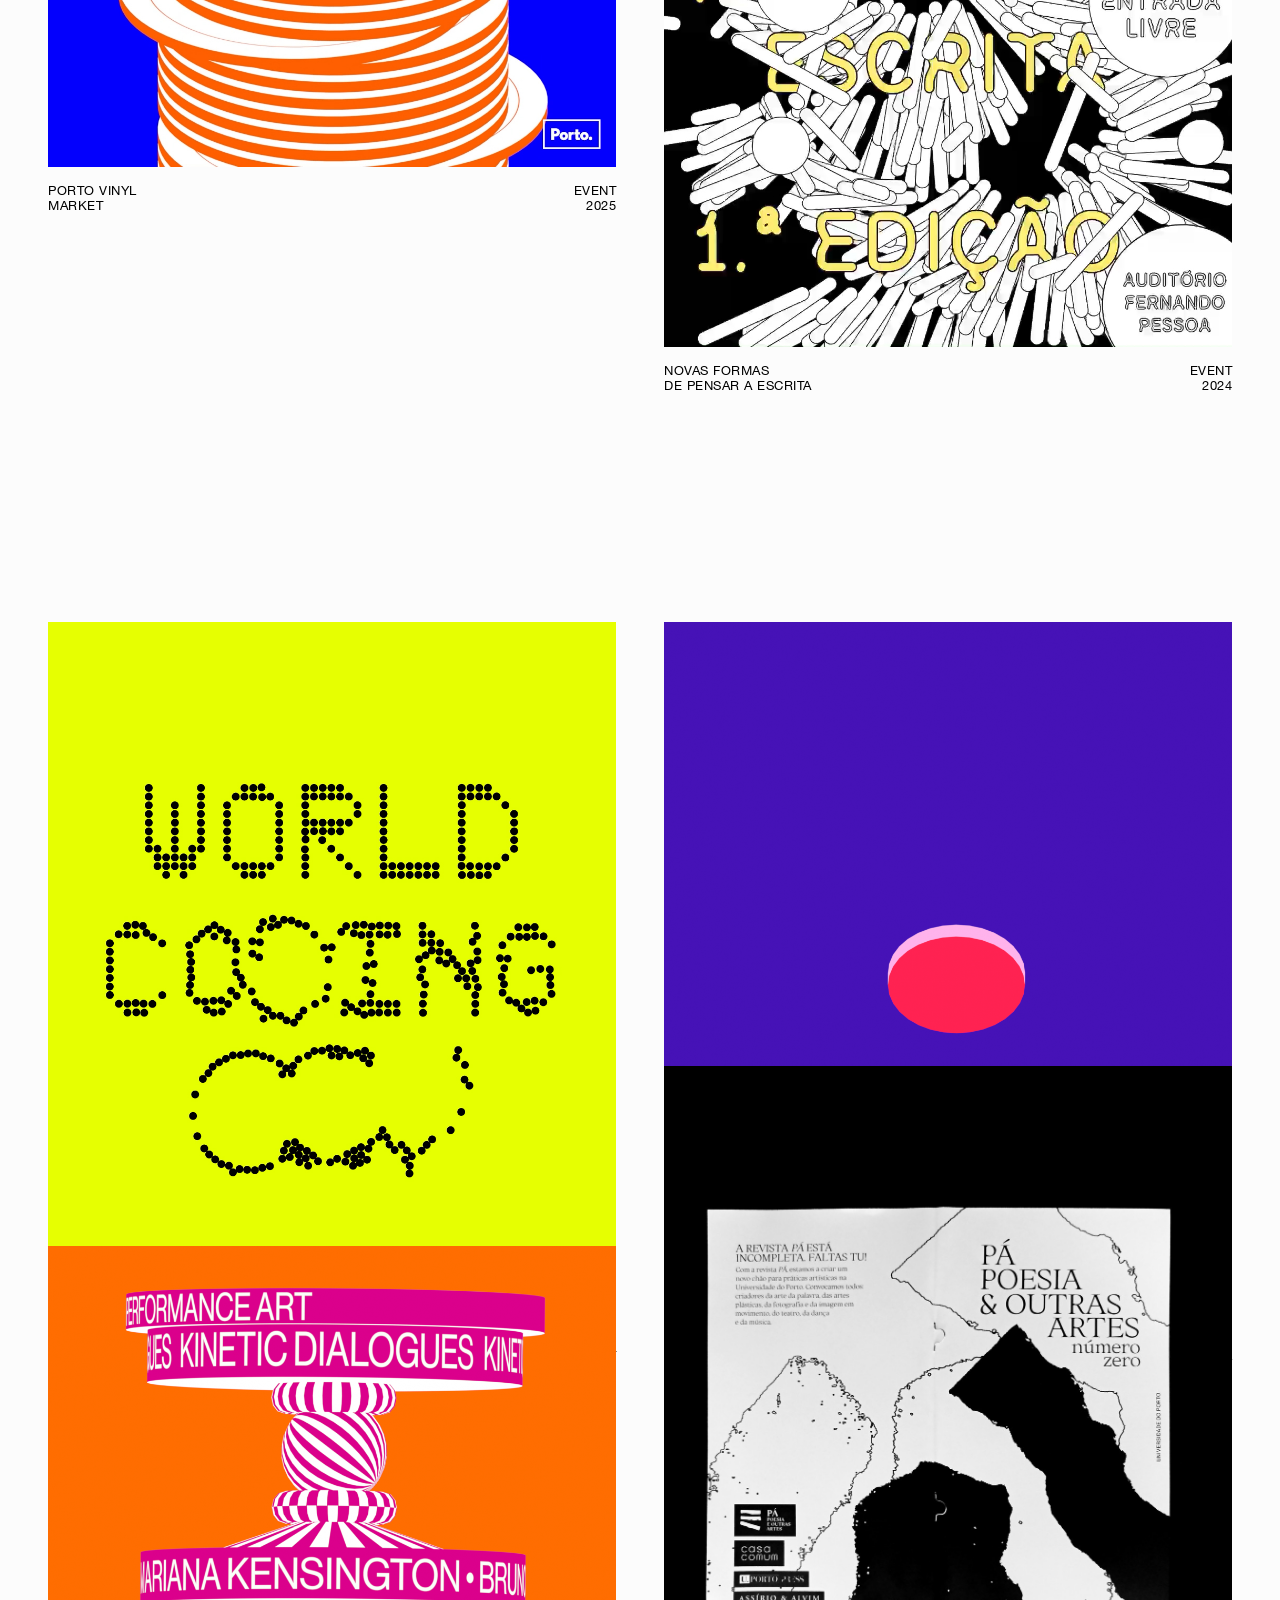
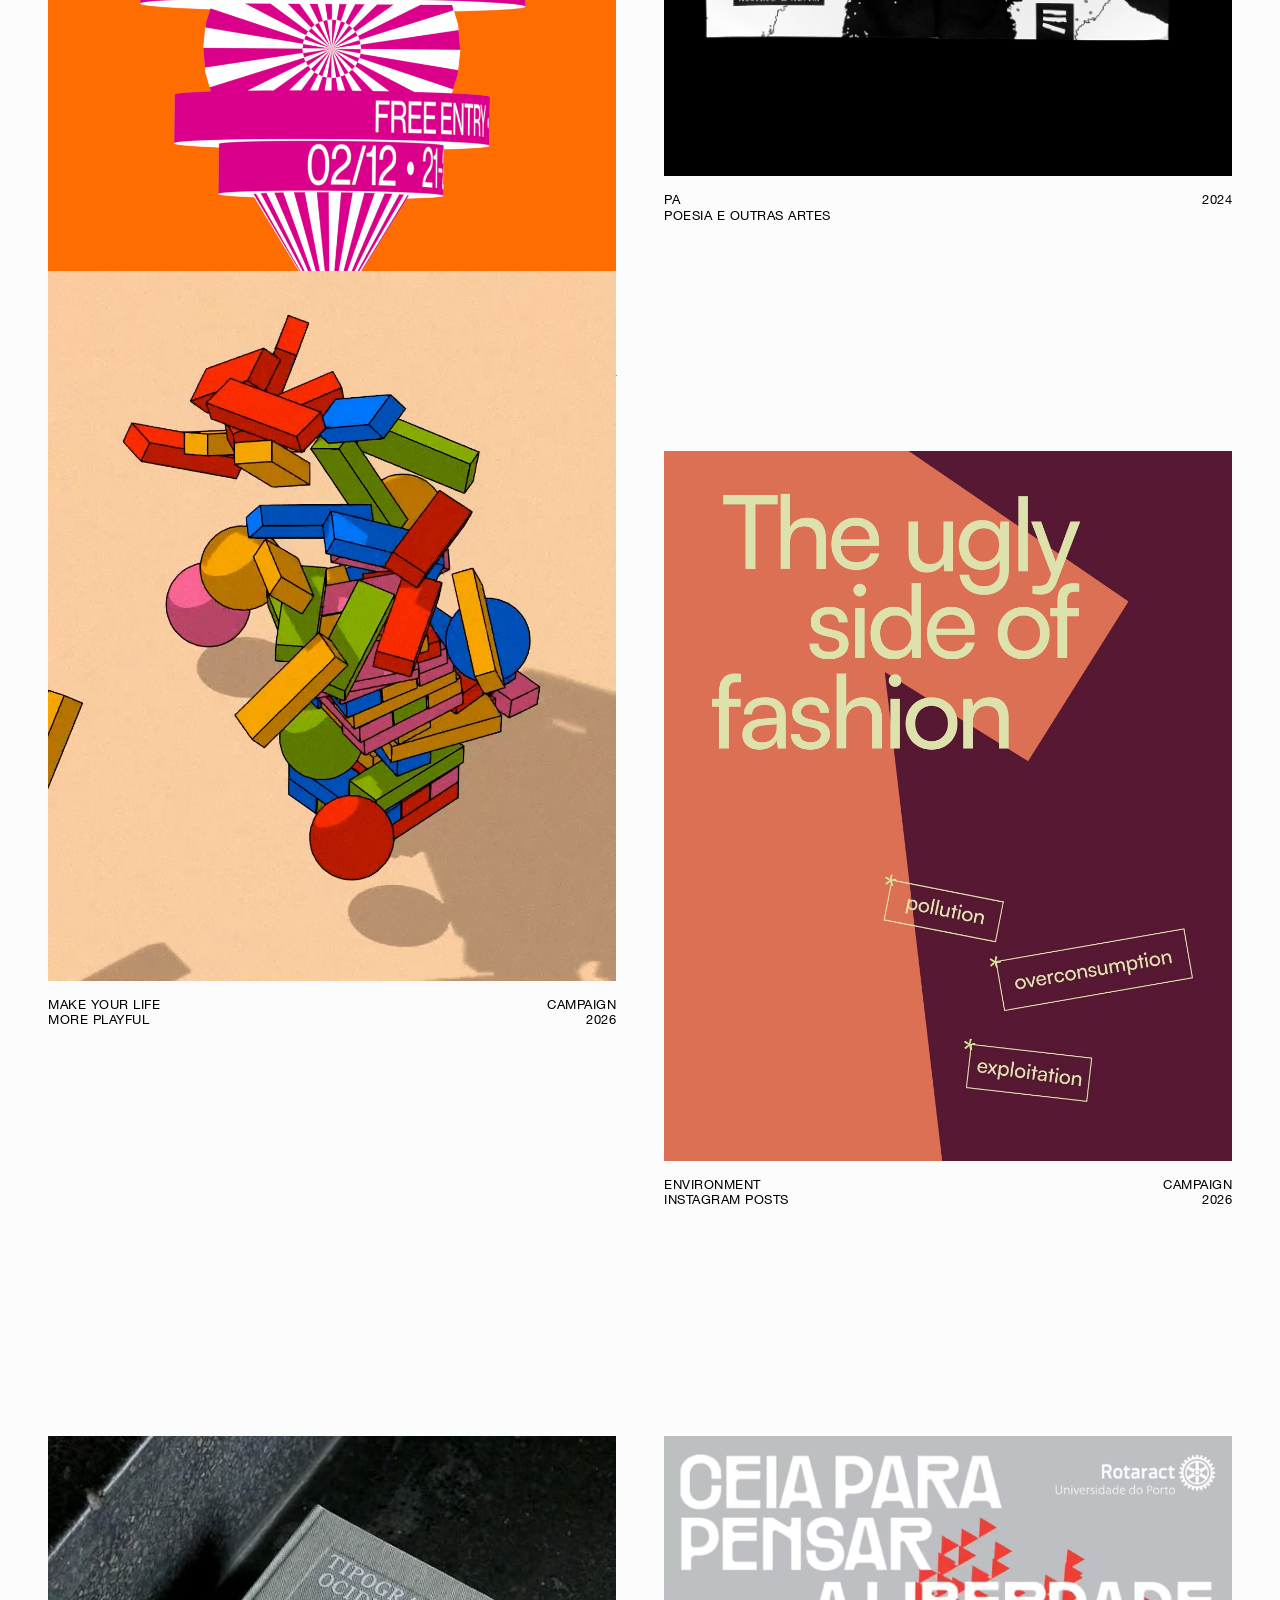
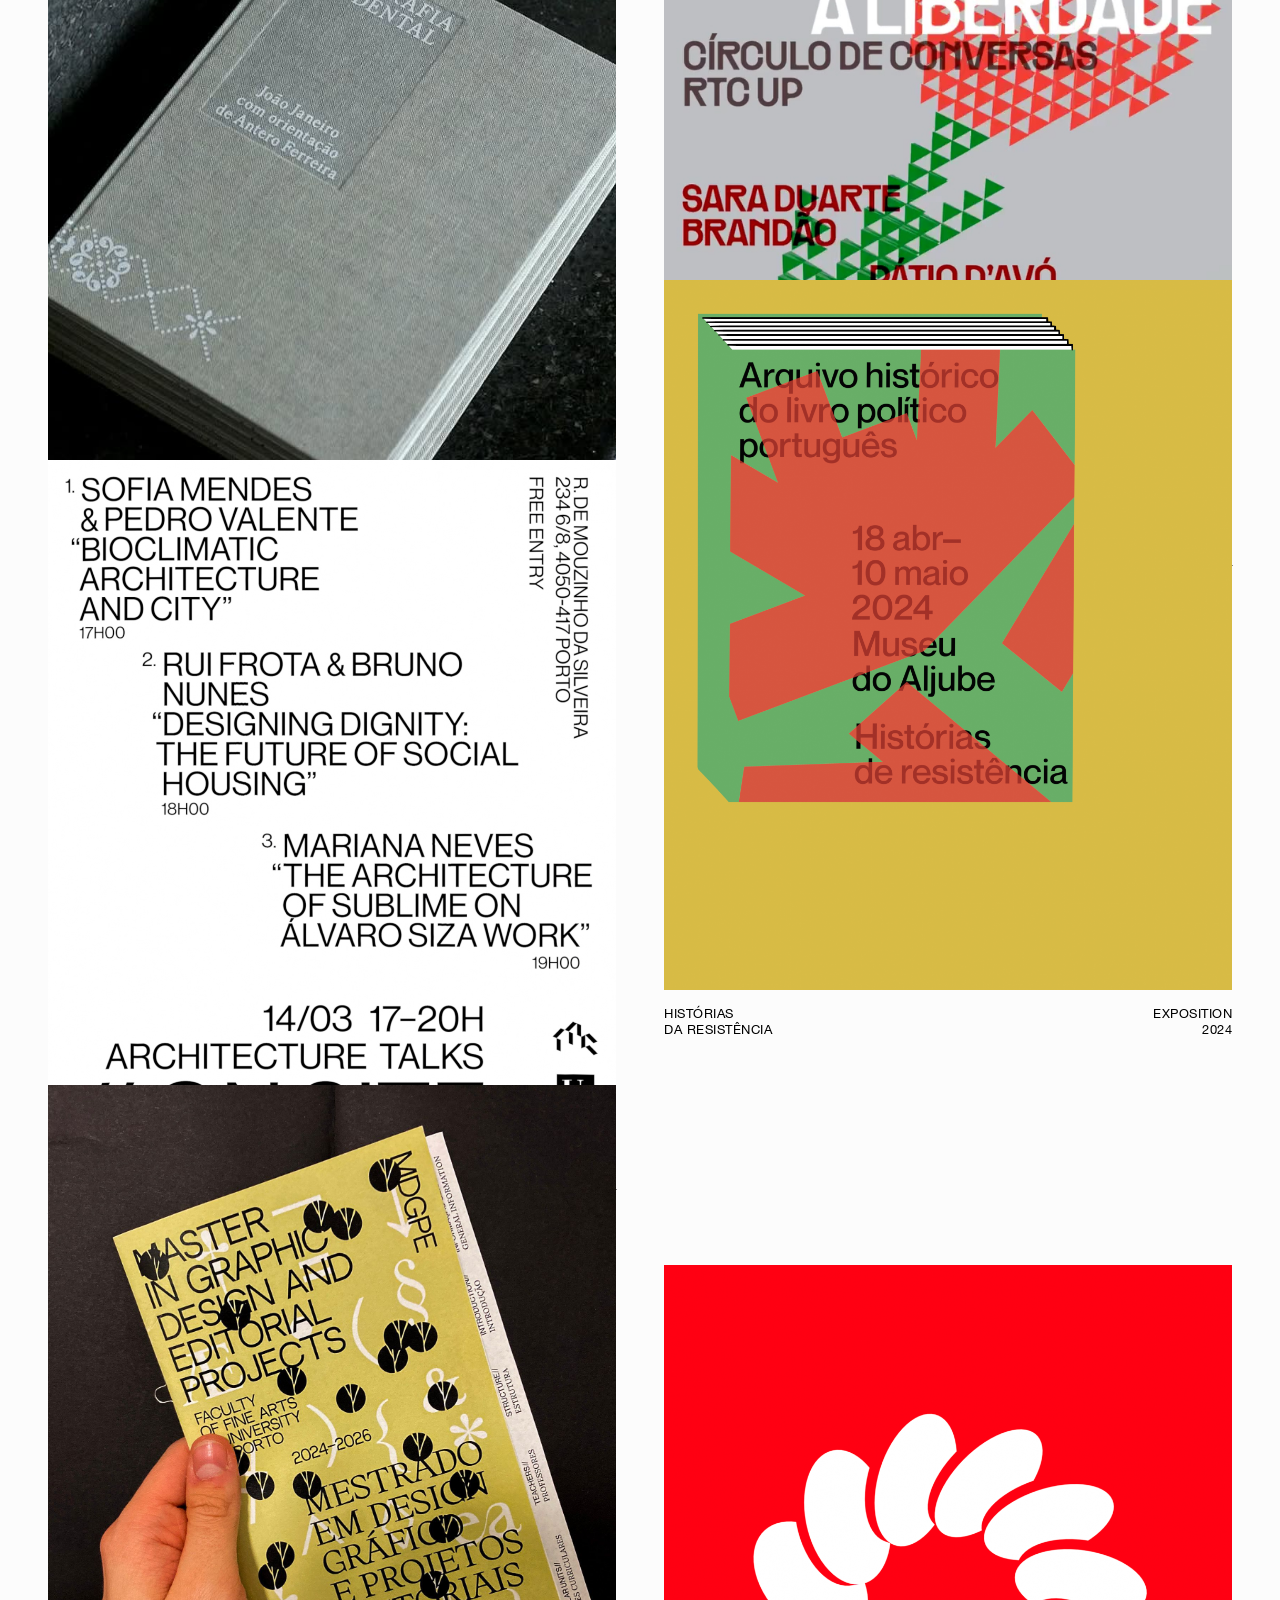
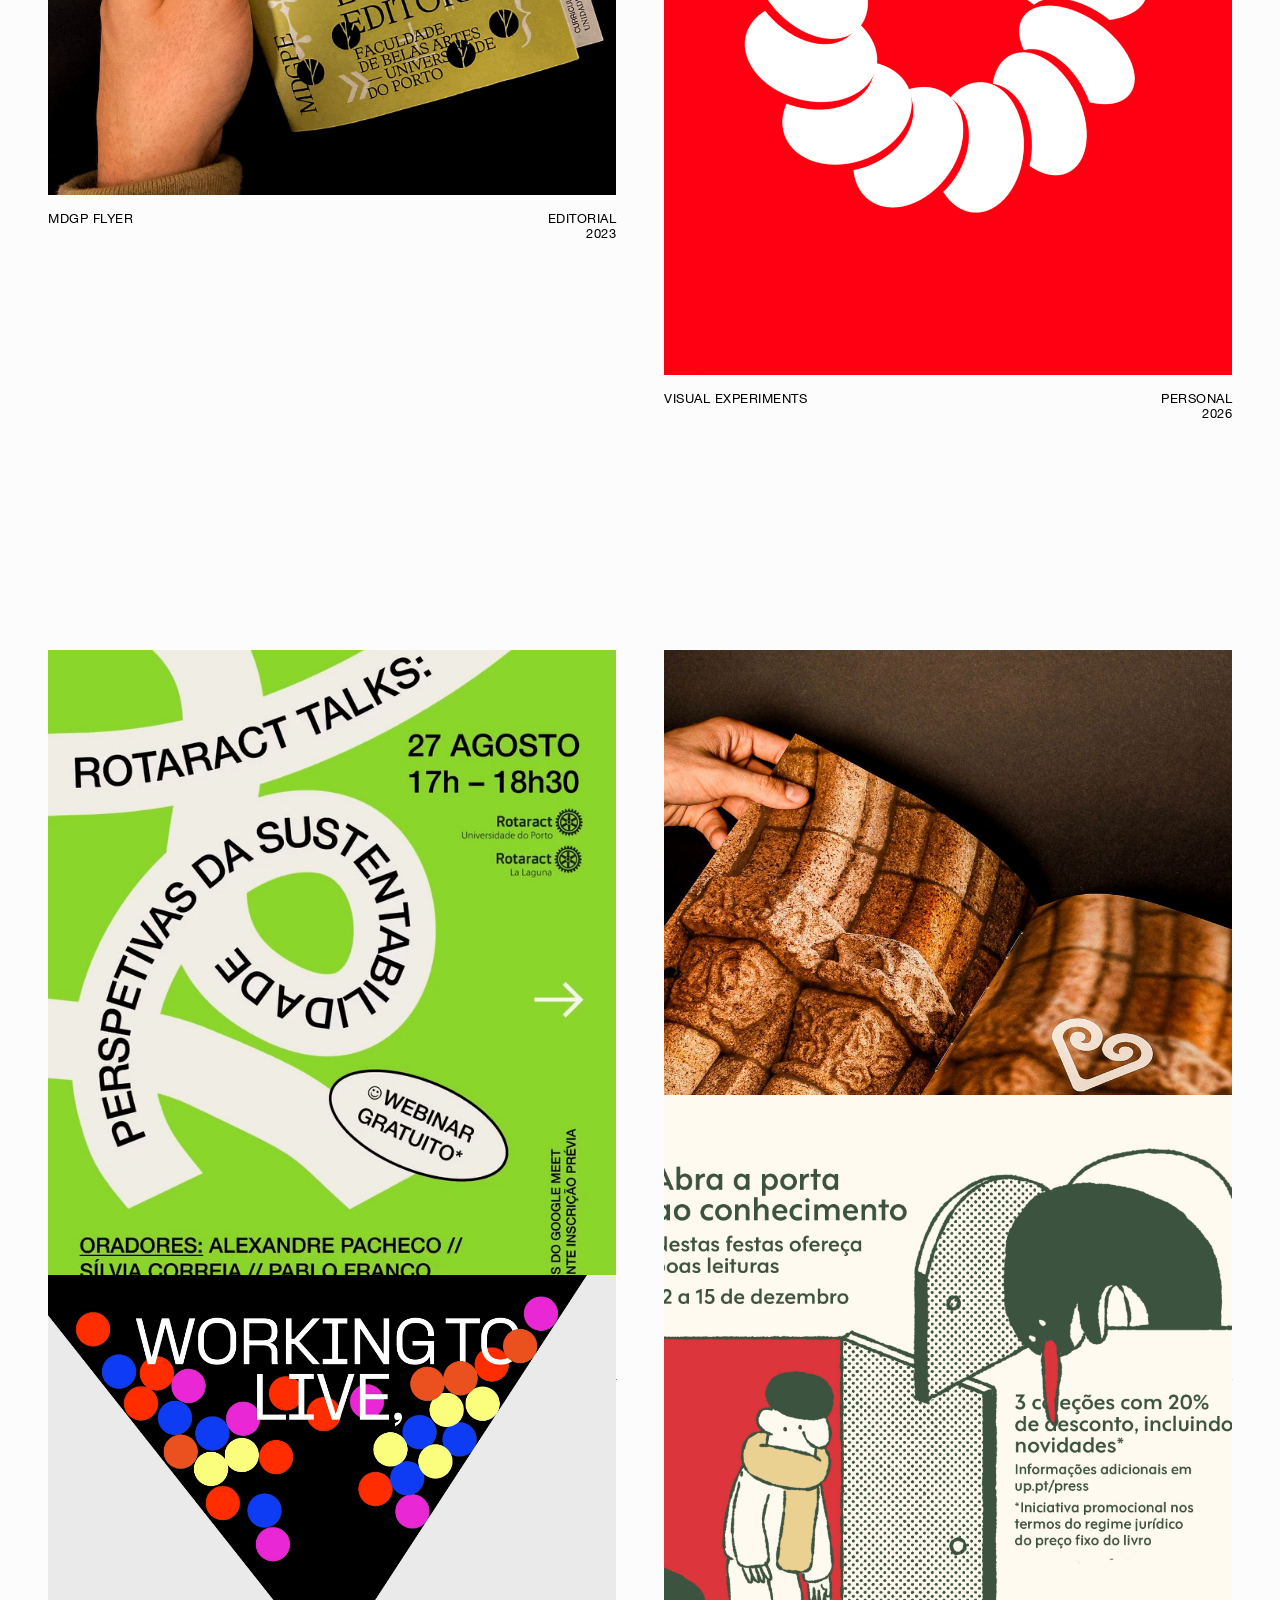
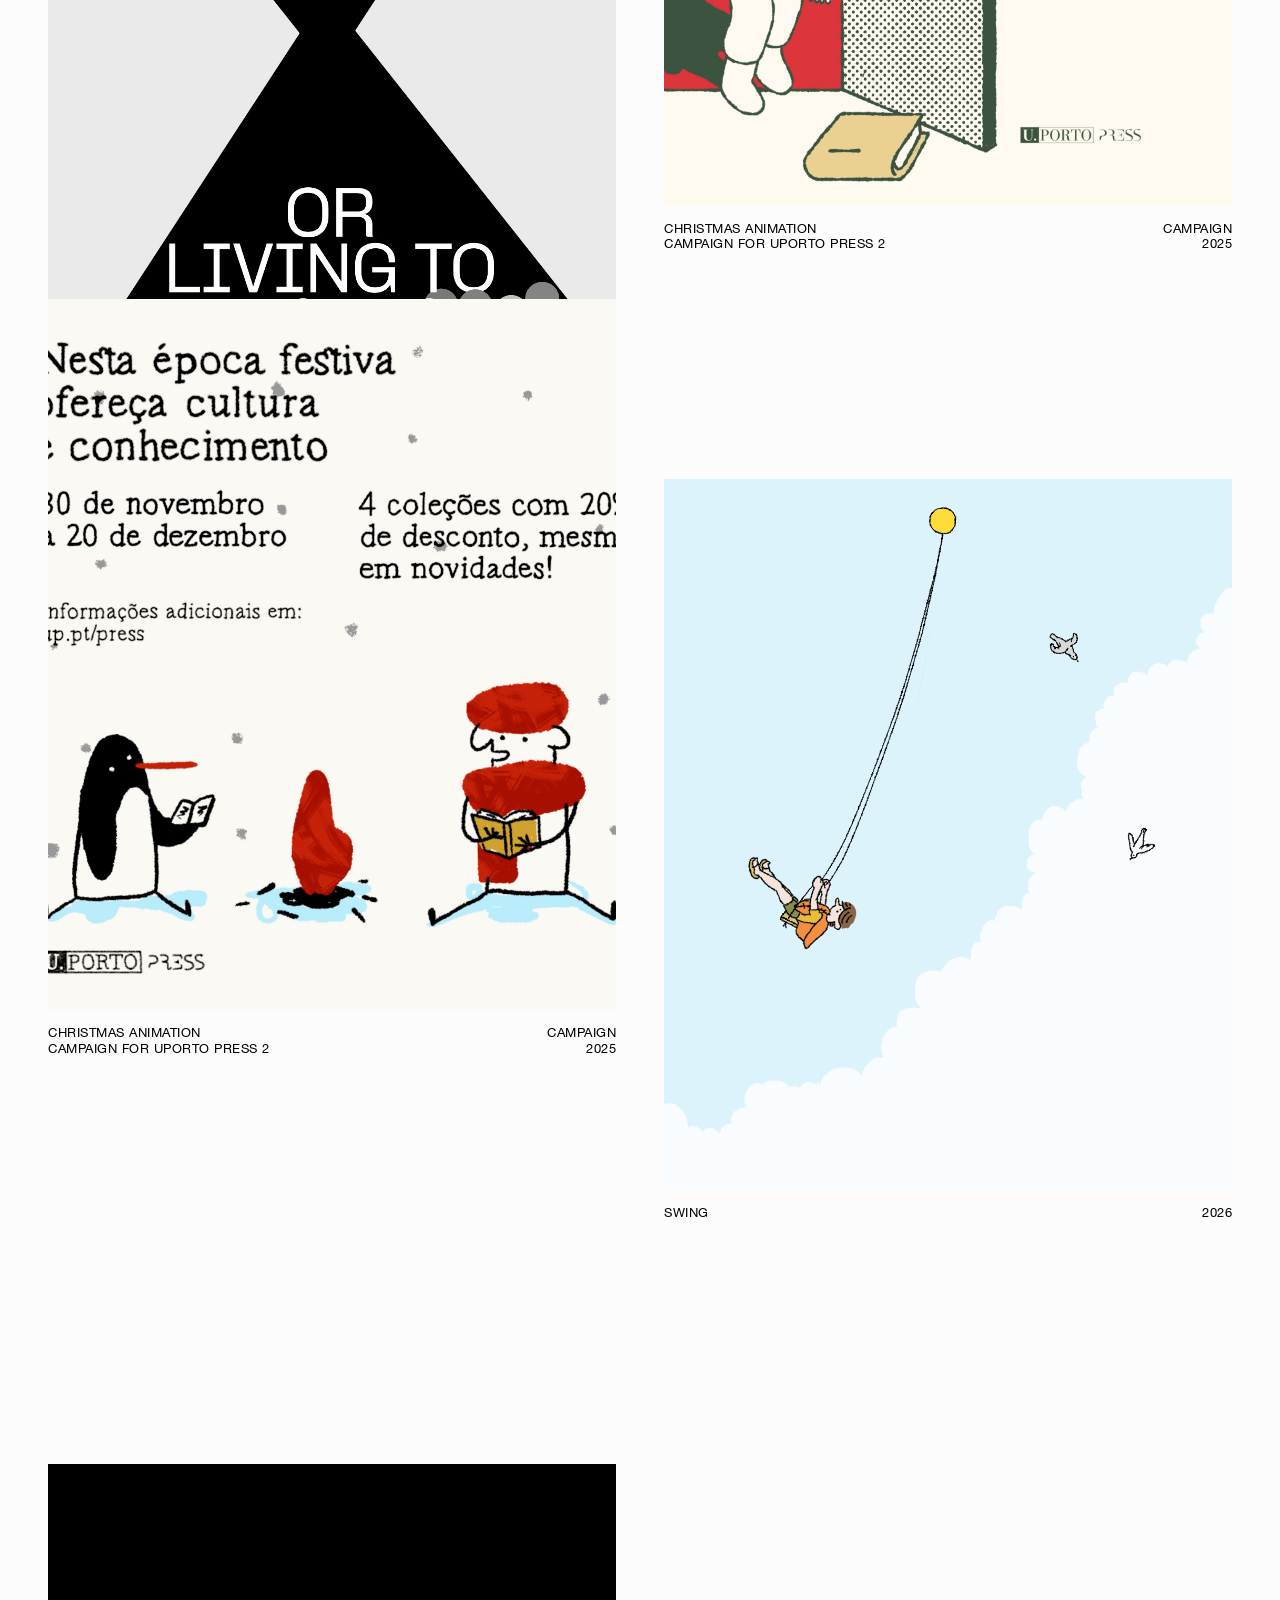
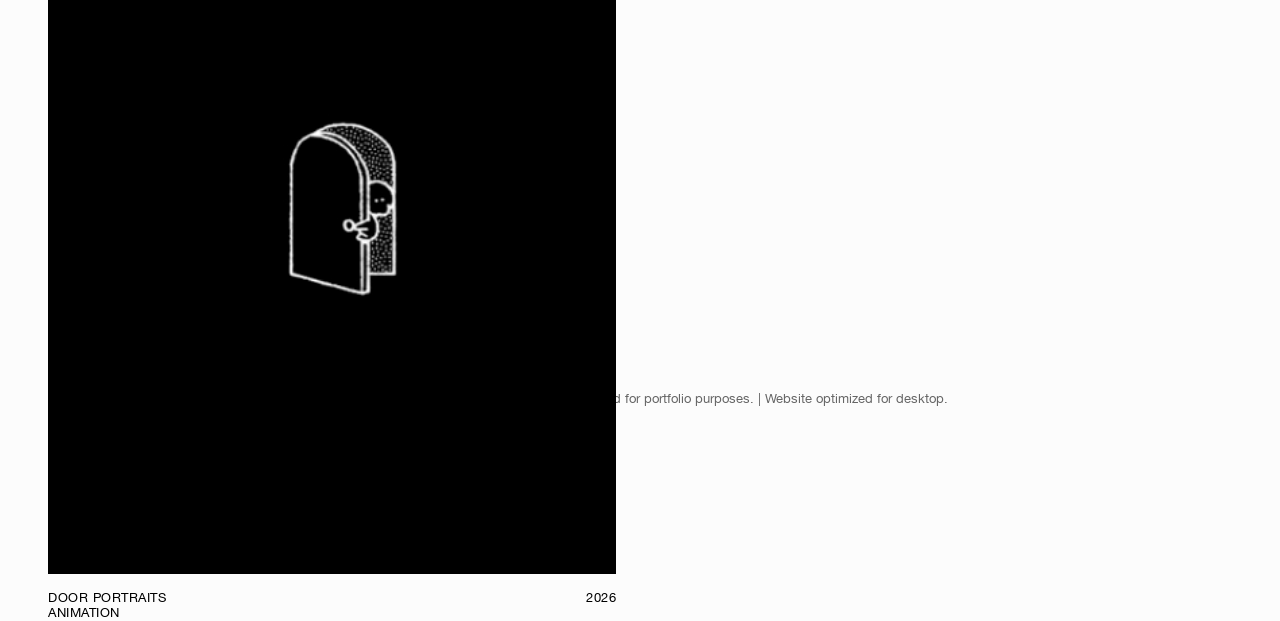
==== commit cbed3862: "Update index.html" ====
--- a/index.html
+++ b/index.html
@@ -108,7 +108,7 @@
             </div>
 
              <!-- PROJETO 4 -->
-            <div class="project-card" onclick="openProject('assets/motionfluid.mp4.mp4', 'Motion Experiment #1', '2026', 'Series of abstract motion experiments developed in Blender.')">
+            <div class="project-card" onclick="openProject('assets/motionfluid.mp4', 'Motion Experiment #1', '2026', 'Series of abstract motion experiments developed in Blender.')">
                 <div class="thumbnail-container">
                     <img src="assets/thumb18.png" alt="Projeto 2" class="thumb-img">
                     <video muted loop playsinline class="thumb-video">
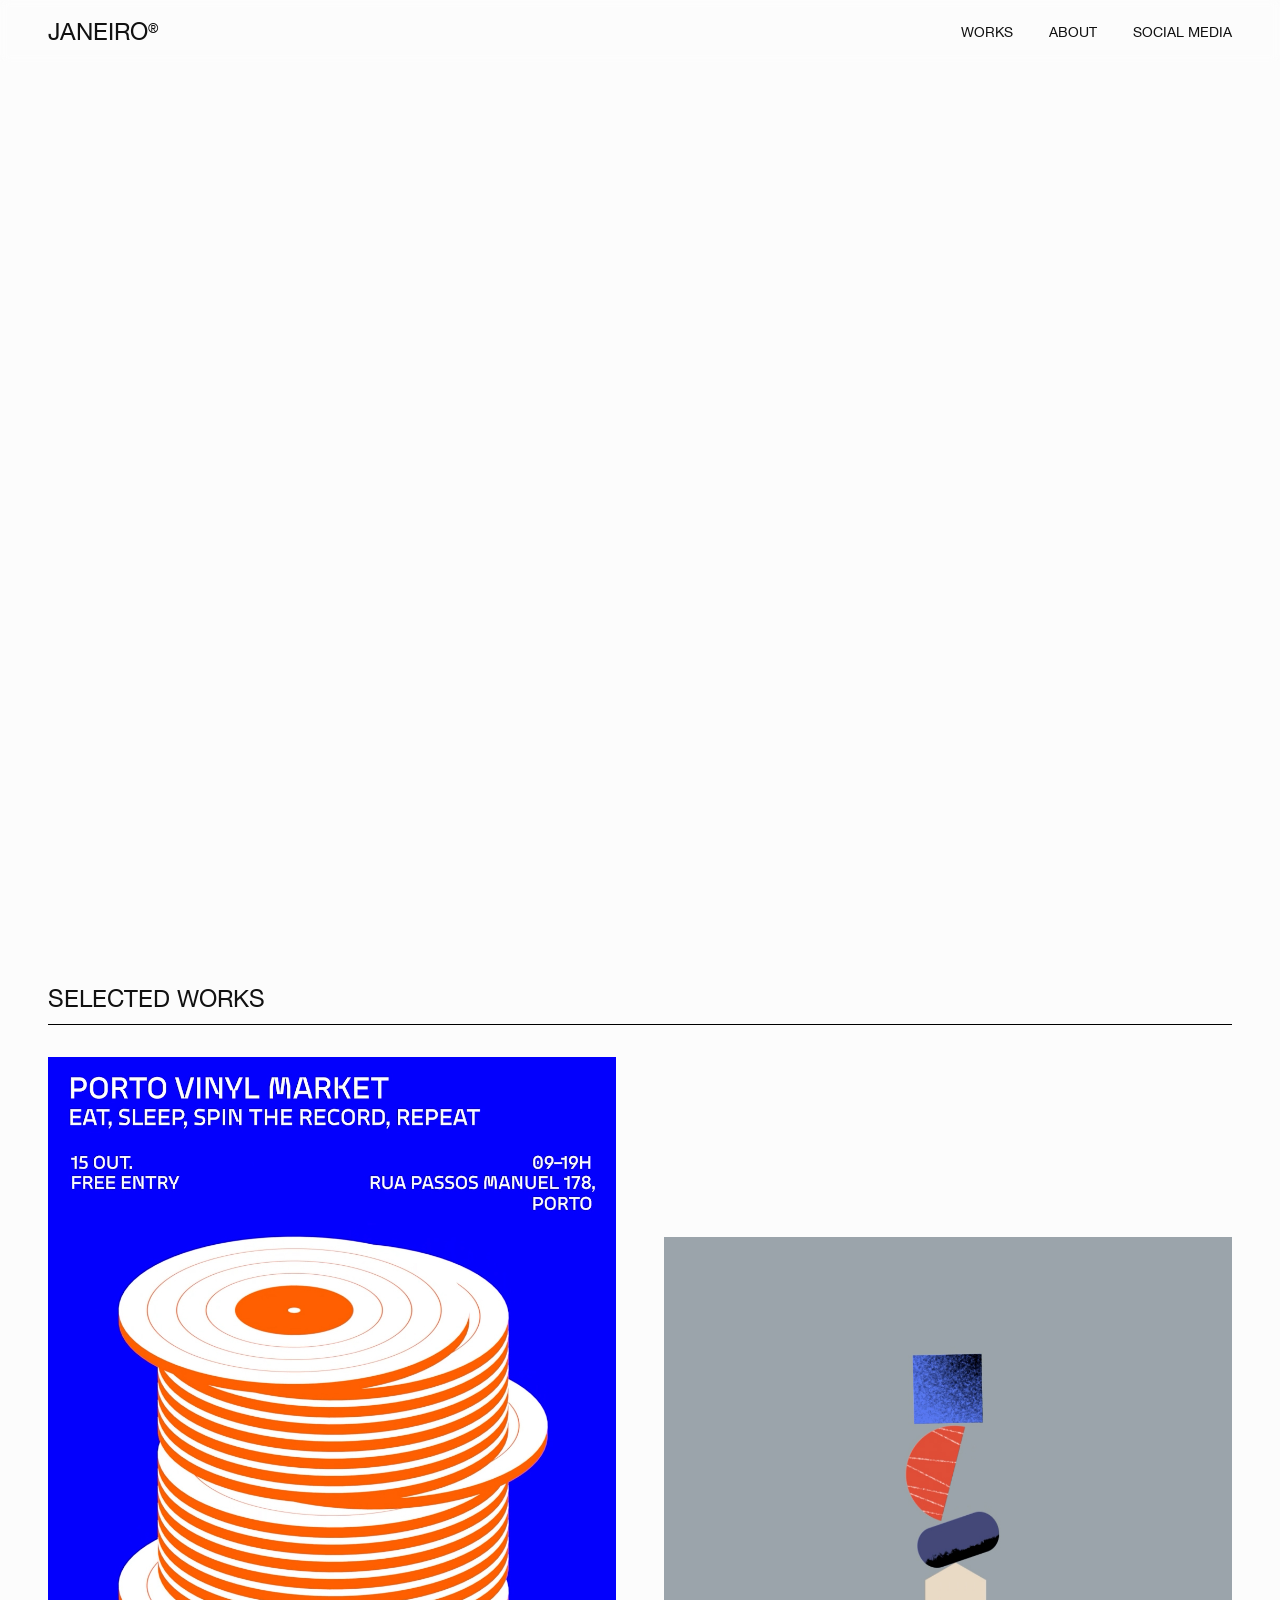
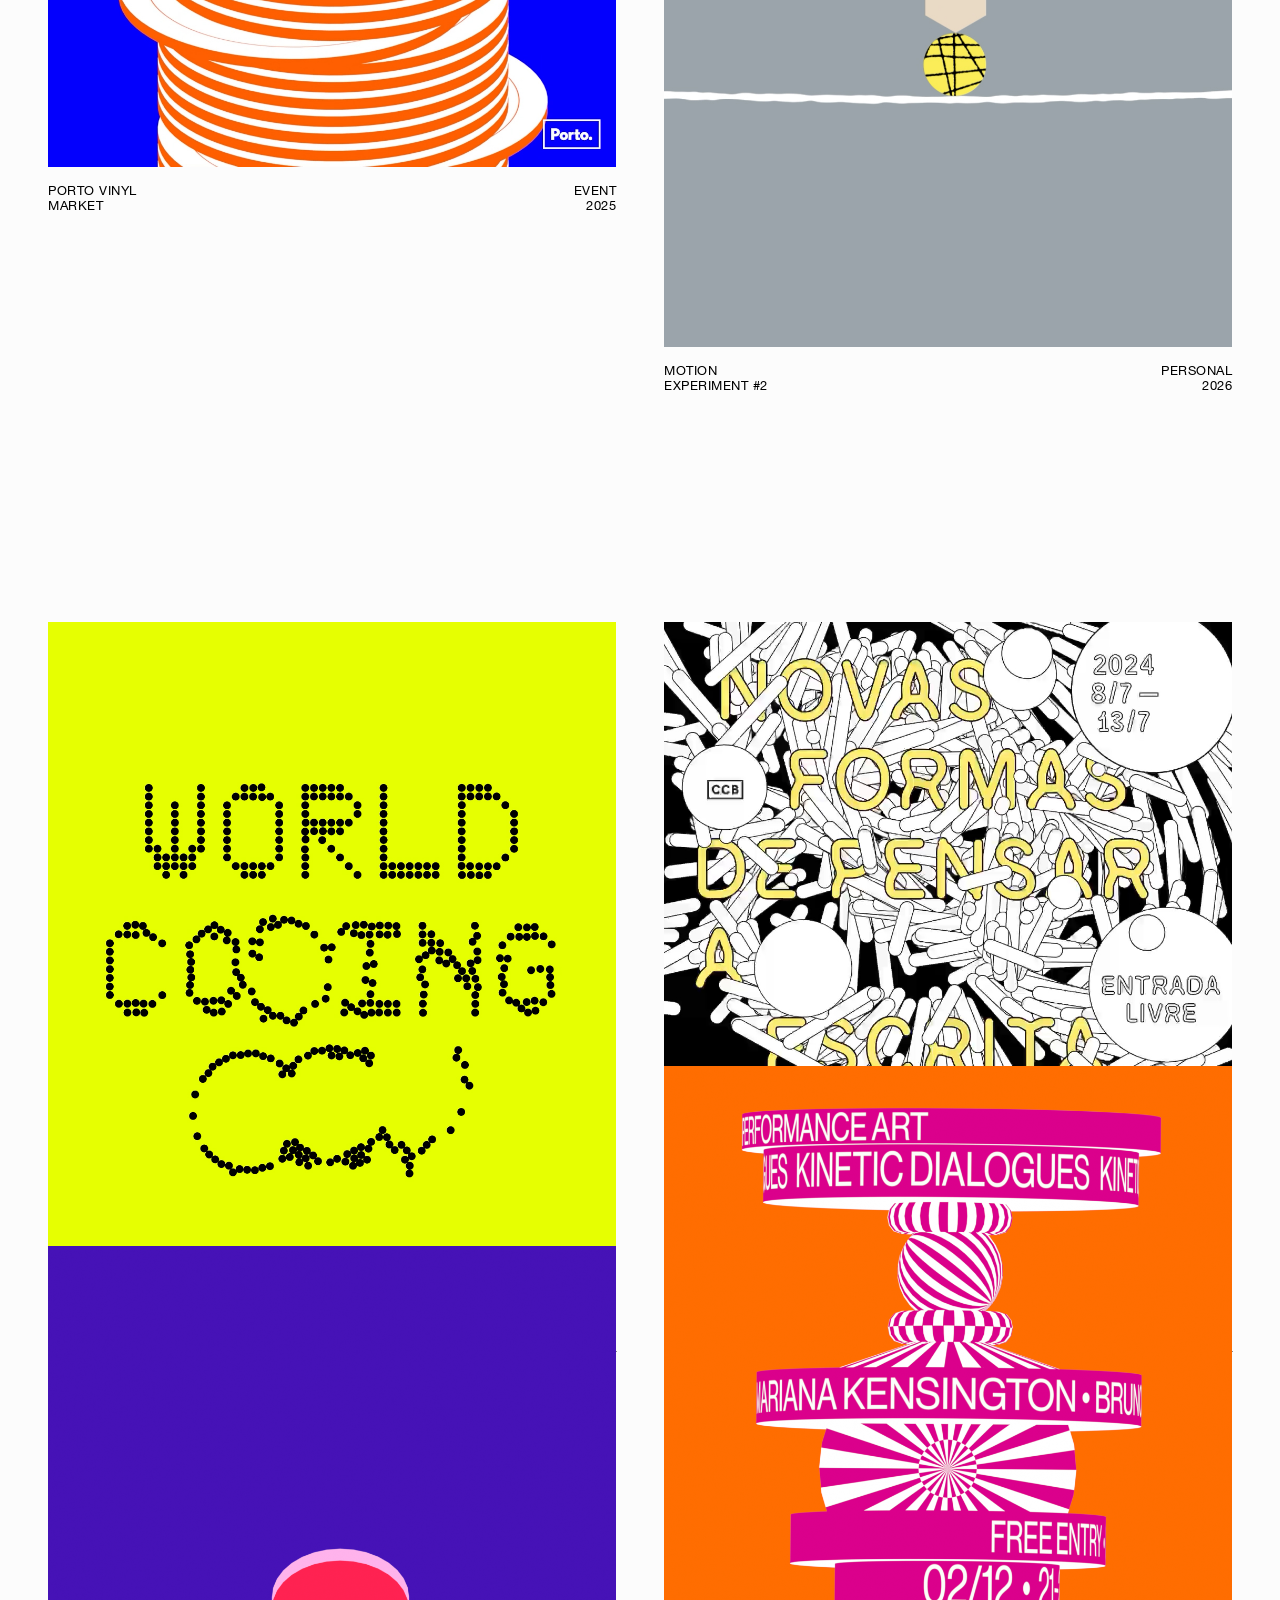
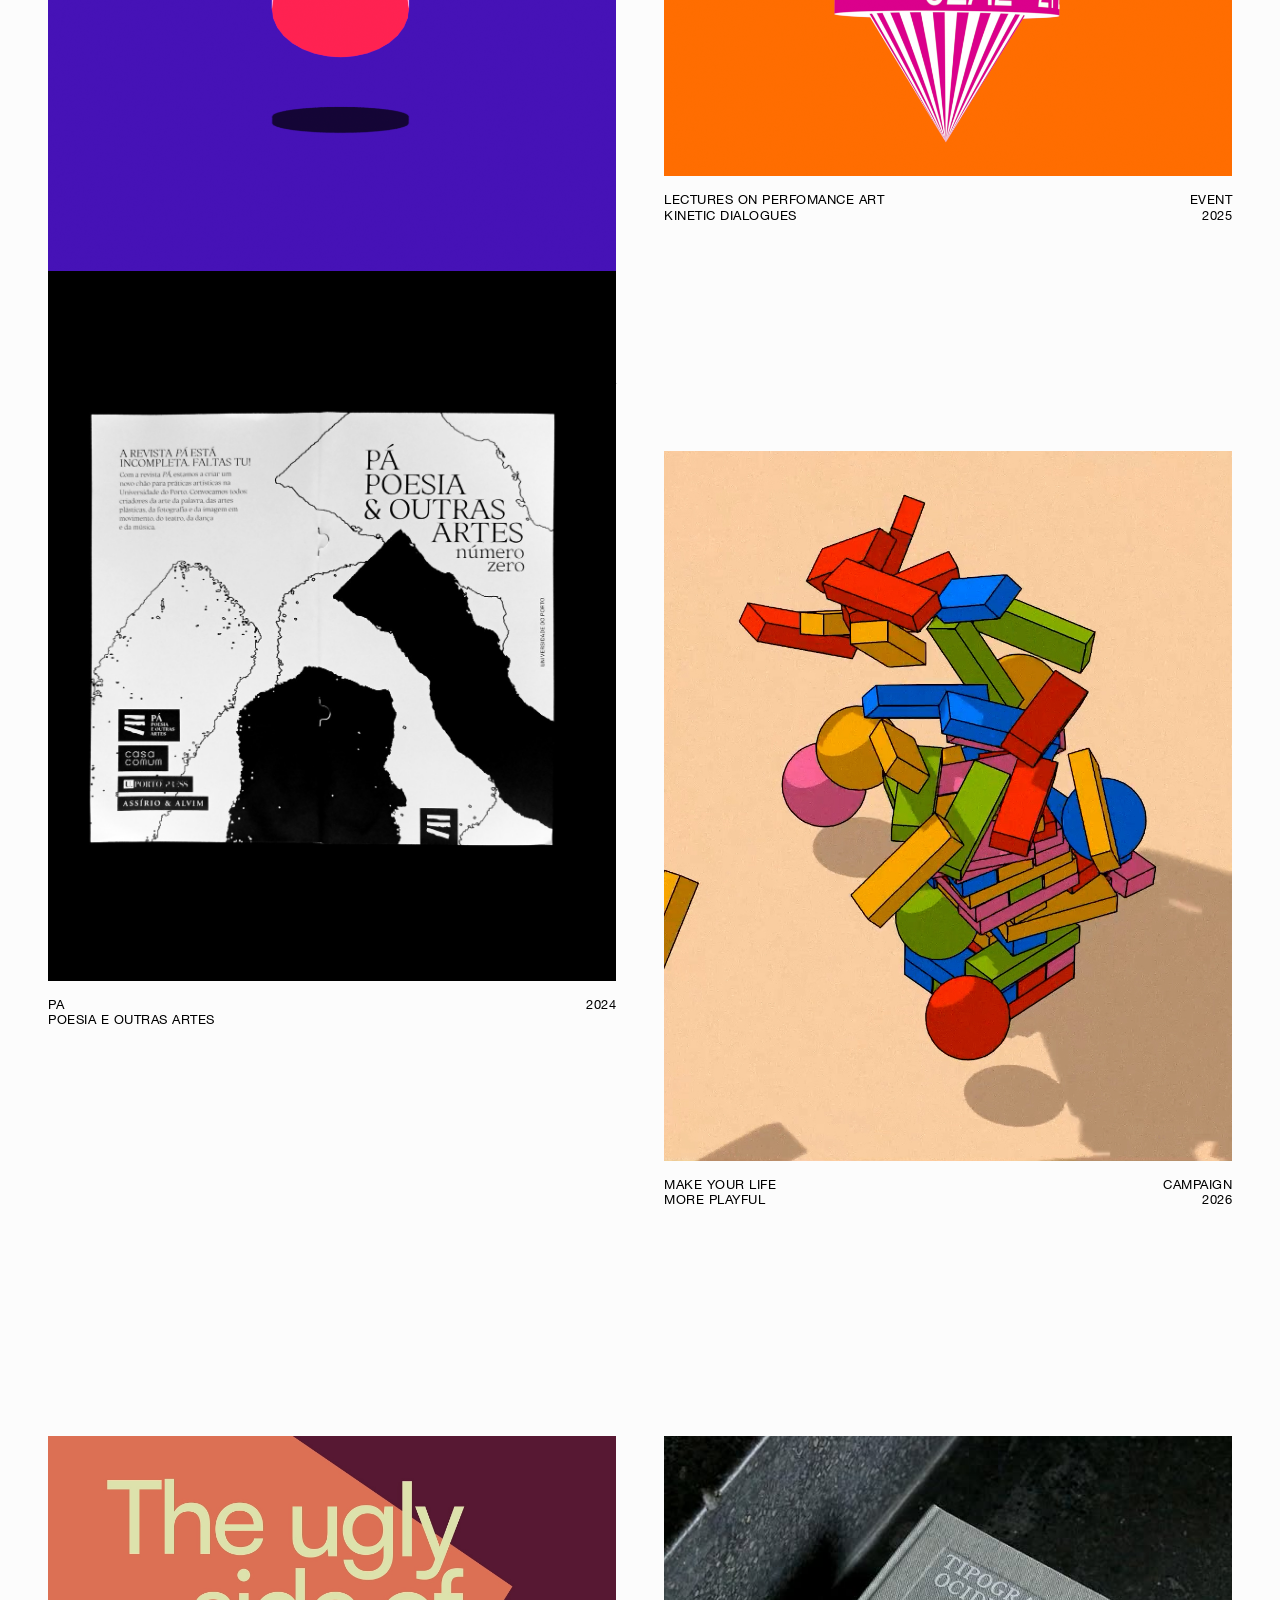
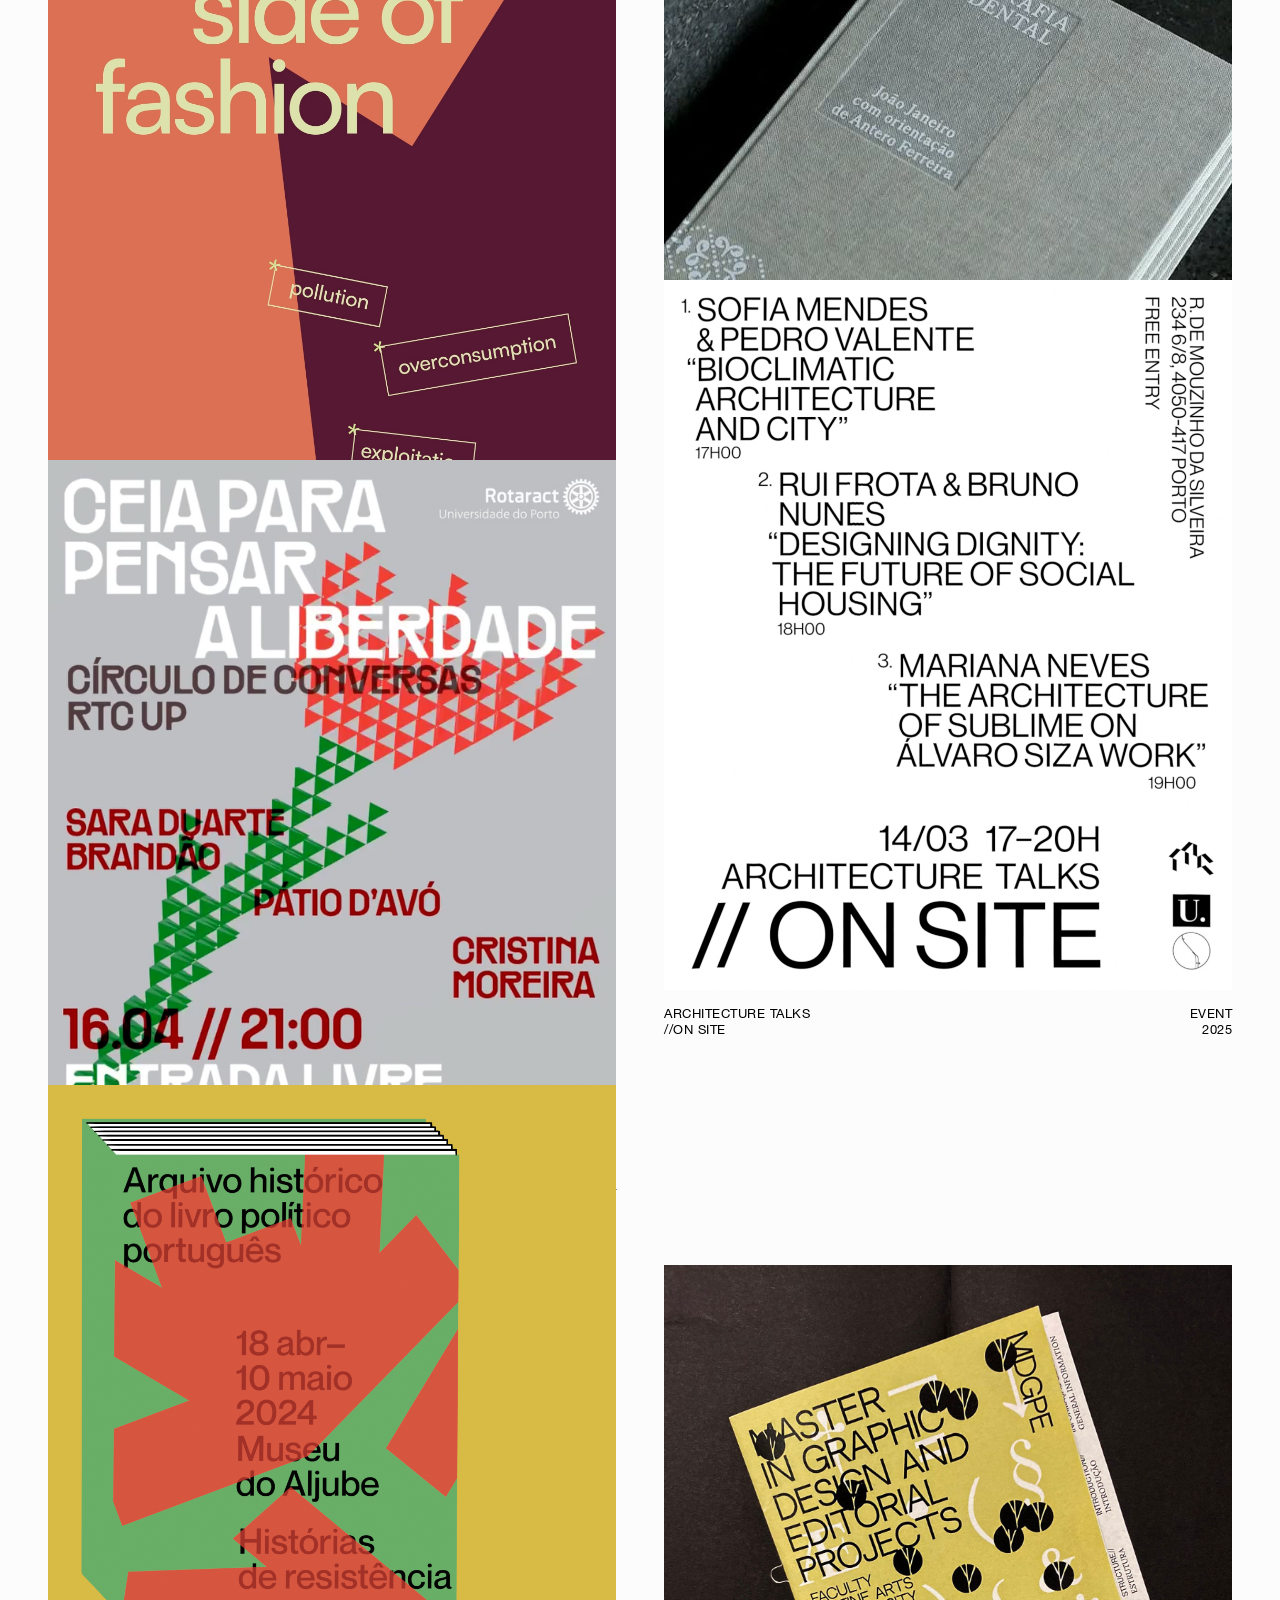
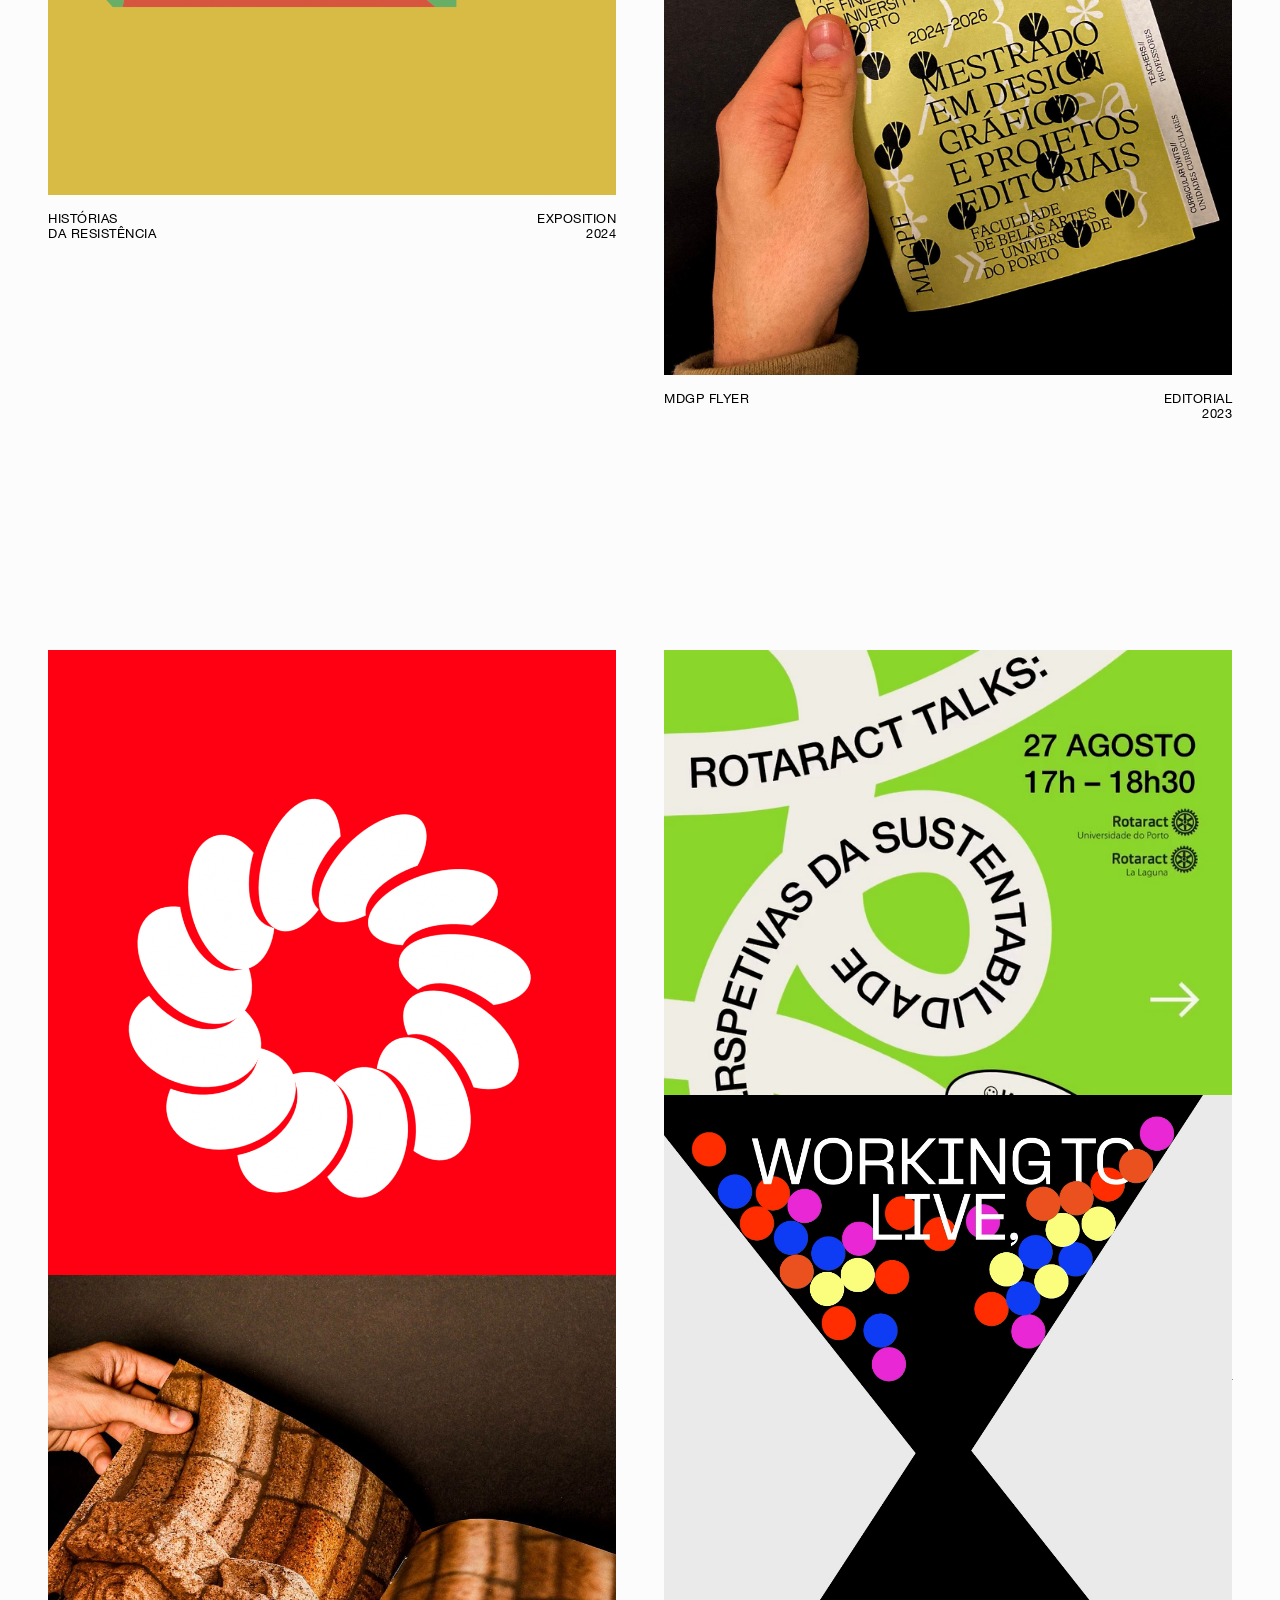
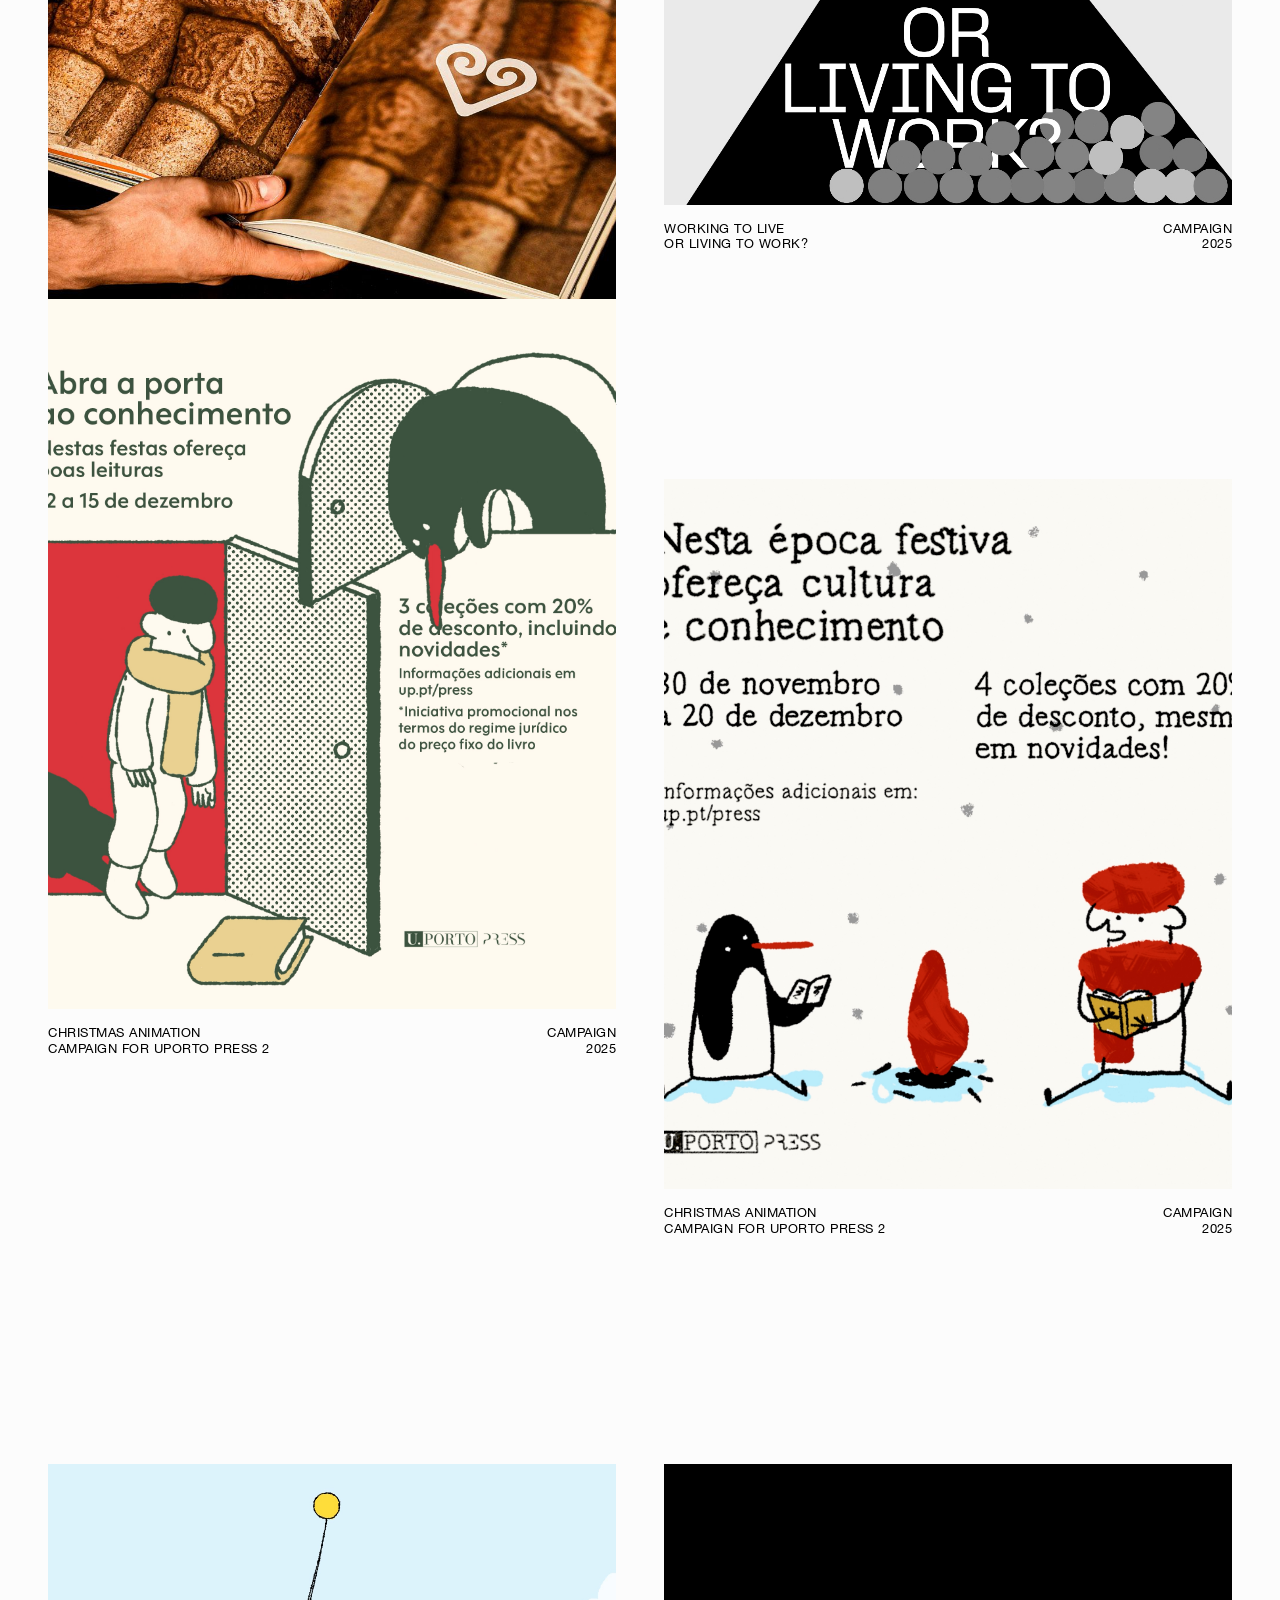
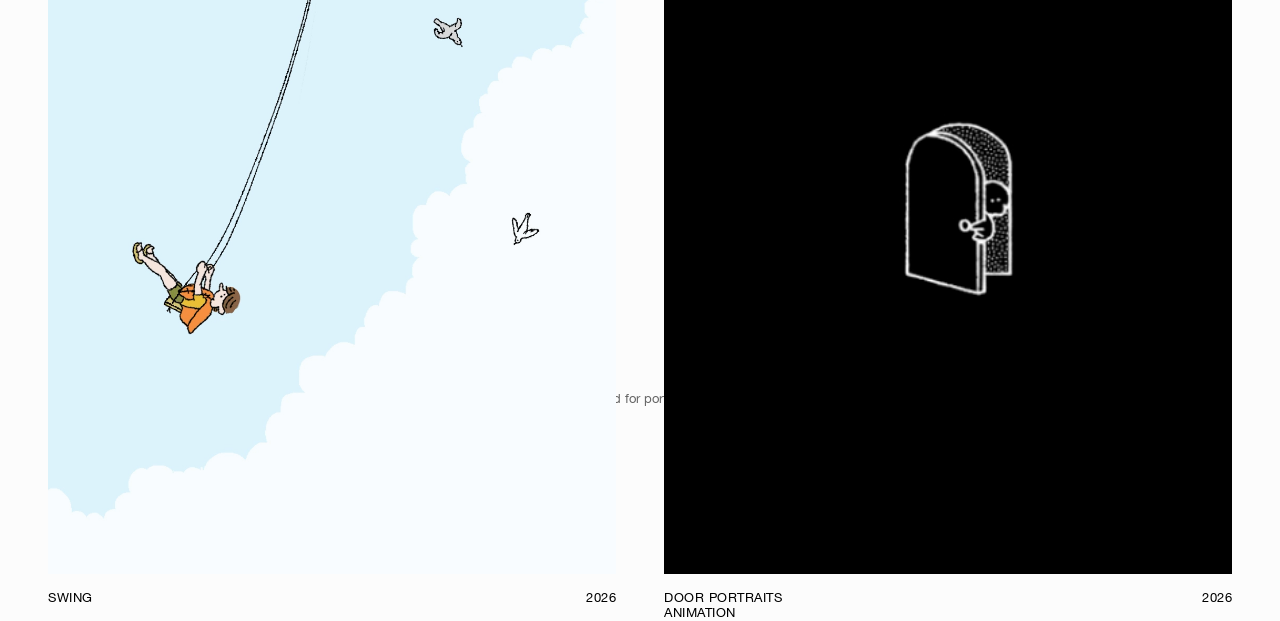
==== commit 338f20e2: "Update index.html" ====
--- a/index.html
+++ b/index.html
@@ -63,7 +63,51 @@
                 </div>
             </div>
 
-            <!-- PROJETO 2 -->
+             <!-- PROJETO 2 -->
+            <div class="project-card" onclick="openProject('assets/video18.mp4', 'Motion experiment #2', '2026', 'Serie of abstract motion experiments developed in After Effects.')">
+                <div class="thumbnail-container">
+                    <img src="assets/thumb19.jpg" alt="Projeto 2" class="thumb-img">
+                    <video muted loop playsinline class="thumb-video">
+                        <source src="assets/preview18.mp4" type="video/mp4">
+                    </video>
+                </div>
+                
+                <!-- TEXTO baixo -->
+                <div class="project-info">
+                    <div class="info-left">
+                        <span>Motion</span>
+                        <span>Experiment #2 </span>
+                    </div>
+                    <div class="info-right">
+                        <span>Personal</span>
+                        <span>2026</span>
+                    </div>
+                </div>
+            </div>
+
+               <!-- PROJETO 3 -->
+            <div class="project-card" onclick="openProject('assets/video3.mp4', 'World Coding Day', '2025', 'Project developed for an event about Creative Coding developed at FEUP (Engineer Faculty of University of Porto) using After Effects and Newton AE Script.')">
+                <div class="thumbnail-container">
+                    <img src="assets/thumb3.jpg" alt="Projeto 2" class="thumb-img">
+                    <video muted loop playsinline class="thumb-video">
+                        <source src="assets/preview3.mp4" type="video/mp4">
+                    </video>
+                </div>
+                
+                <!-- TEXTO baixo -->
+                <div class="project-info">
+                    <div class="info-left">
+                        <span>World Coding</span>
+                        <span>Day</span>
+                    </div>
+                    <div class="info-right">
+                        <span>EVENT</span>
+                        <span>2025</span>
+                    </div>
+                </div>
+            </div>
+
+             <!-- PROJETO 2 -->
             <div class="project-card" onclick="openProject('assets/preview2.mp4', 'Novas formas de pensar a escrita', '2024', 'Project developed to an event about creative writing using Cavalry.')">
                 <div class="thumbnail-container">
                     <img src="assets/thumb2.jpg" alt="Projeto 2" class="thumb-img">
@@ -85,34 +129,12 @@
                 </div>
             </div>
 
-               <!-- PROJETO 3 -->
-            <div class="project-card" onclick="openProject('assets/video3.mp4', 'World Coding Day', '2025', 'Project developed for an event about Creative Coding developed at FEUP (Engineer Faculty of University of Porto) using After Effects and Newton AE Script.')">
-                <div class="thumbnail-container">
-                    <img src="assets/thumb3.jpg" alt="Projeto 2" class="thumb-img">
-                    <video muted loop playsinline class="thumb-video">
-                        <source src="assets/preview3.mp4" type="video/mp4">
-                    </video>
-                </div>
-                
-                <!-- TEXTO baixo -->
-                <div class="project-info">
-                    <div class="info-left">
-                        <span>World Coding</span>
-                        <span>Day</span>
-                    </div>
-                    <div class="info-right">
-                        <span>EVENT</span>
-                        <span>2025</span>
-                    </div>
-                </div>
-            </div>
-
              <!-- PROJETO 4 -->
             <div class="project-card" onclick="openProject('assets/motionfluid.mp4', 'Motion Experiment #1', '2026', 'Series of abstract motion experiments developed in Blender.')">
                 <div class="thumbnail-container">
                     <img src="assets/thumb18.png" alt="Projeto 2" class="thumb-img">
                     <video muted loop playsinline class="thumb-video">
-                        <source src="assets/motionfluid.mp4" type="video/mp4">
+                        <source src="assets/preview19.mp4" type="video/mp4">
                     </video>
                 </div>
             
@@ -128,6 +150,7 @@
                     </div>
                 </div>
             </div>
+
 
                <!-- PROJETO 4 -->
             <div class="project-card" onclick="openProject('assets/preview4.mp4', 'Lectures on Perfomance Art — Kinetic Dialogues', '2025', 'Project developed for a lecture about Performative Art made with Illustrator and Blender.')">
